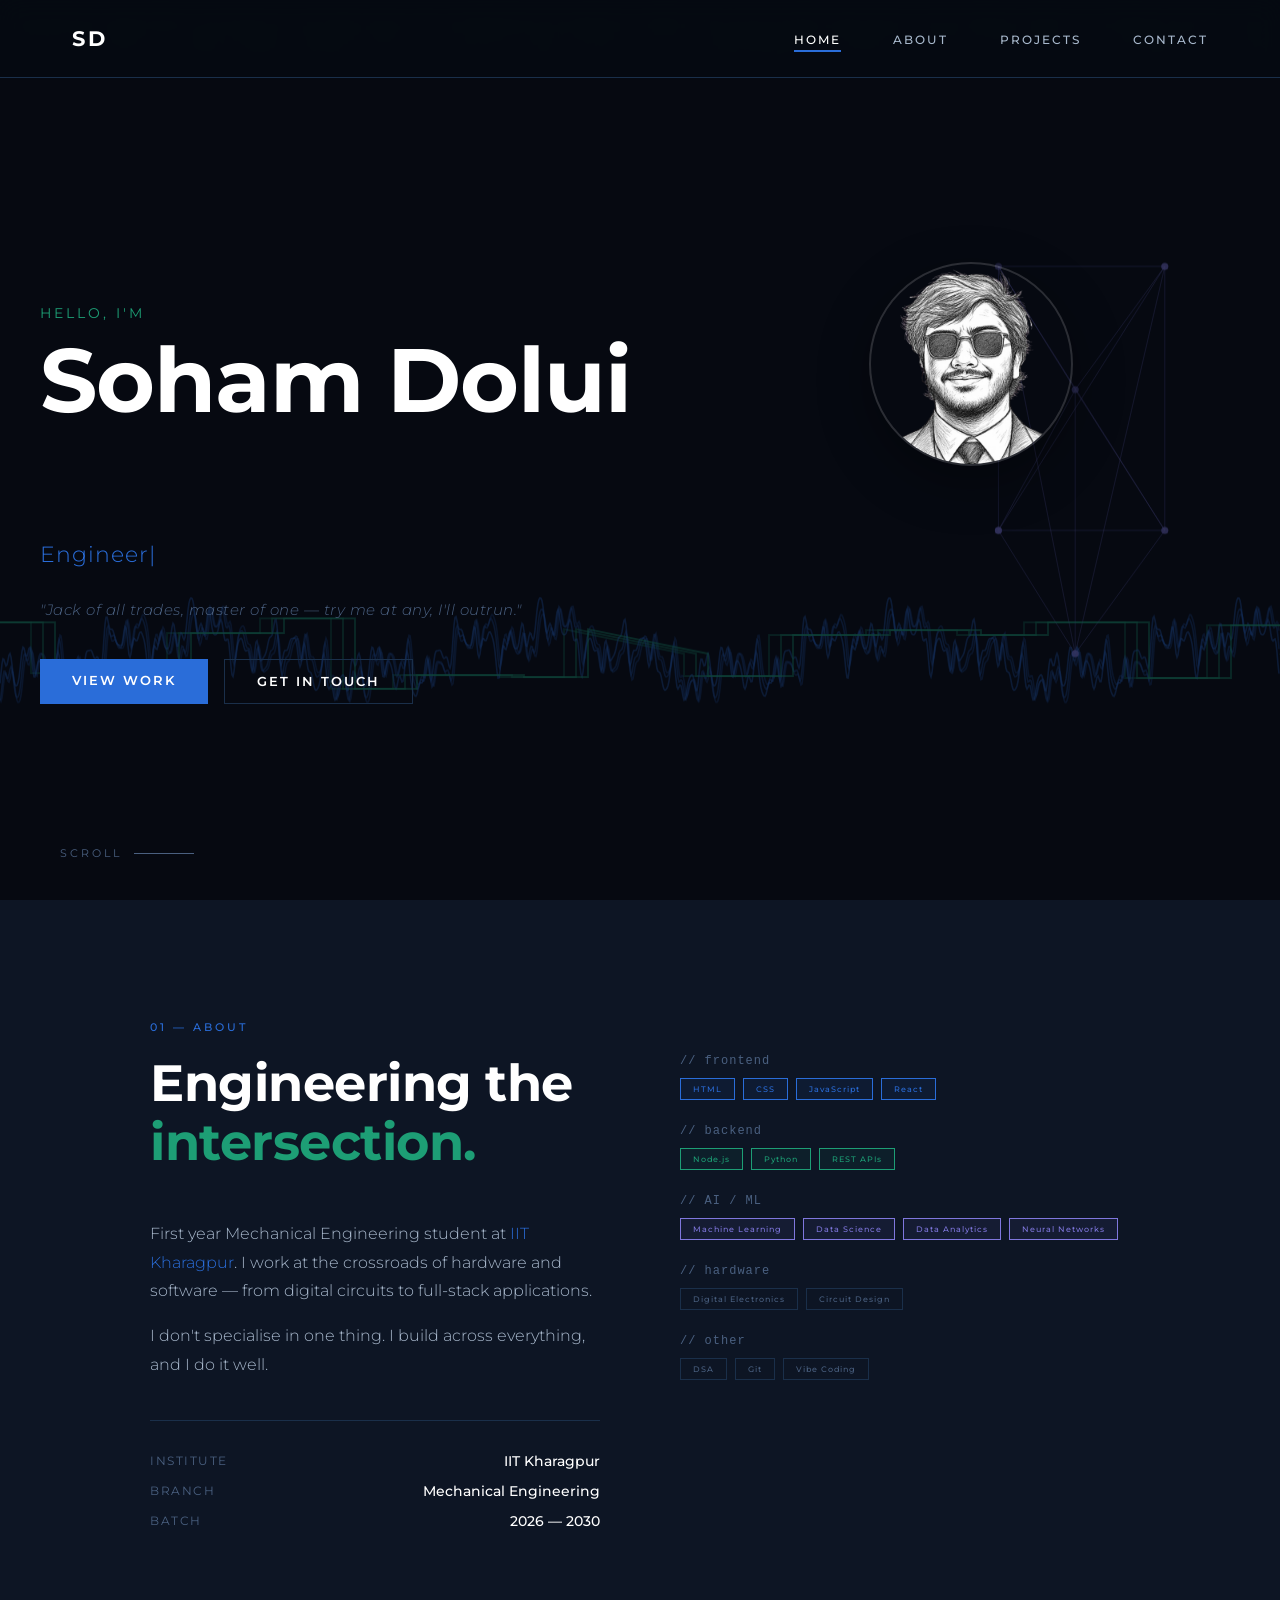
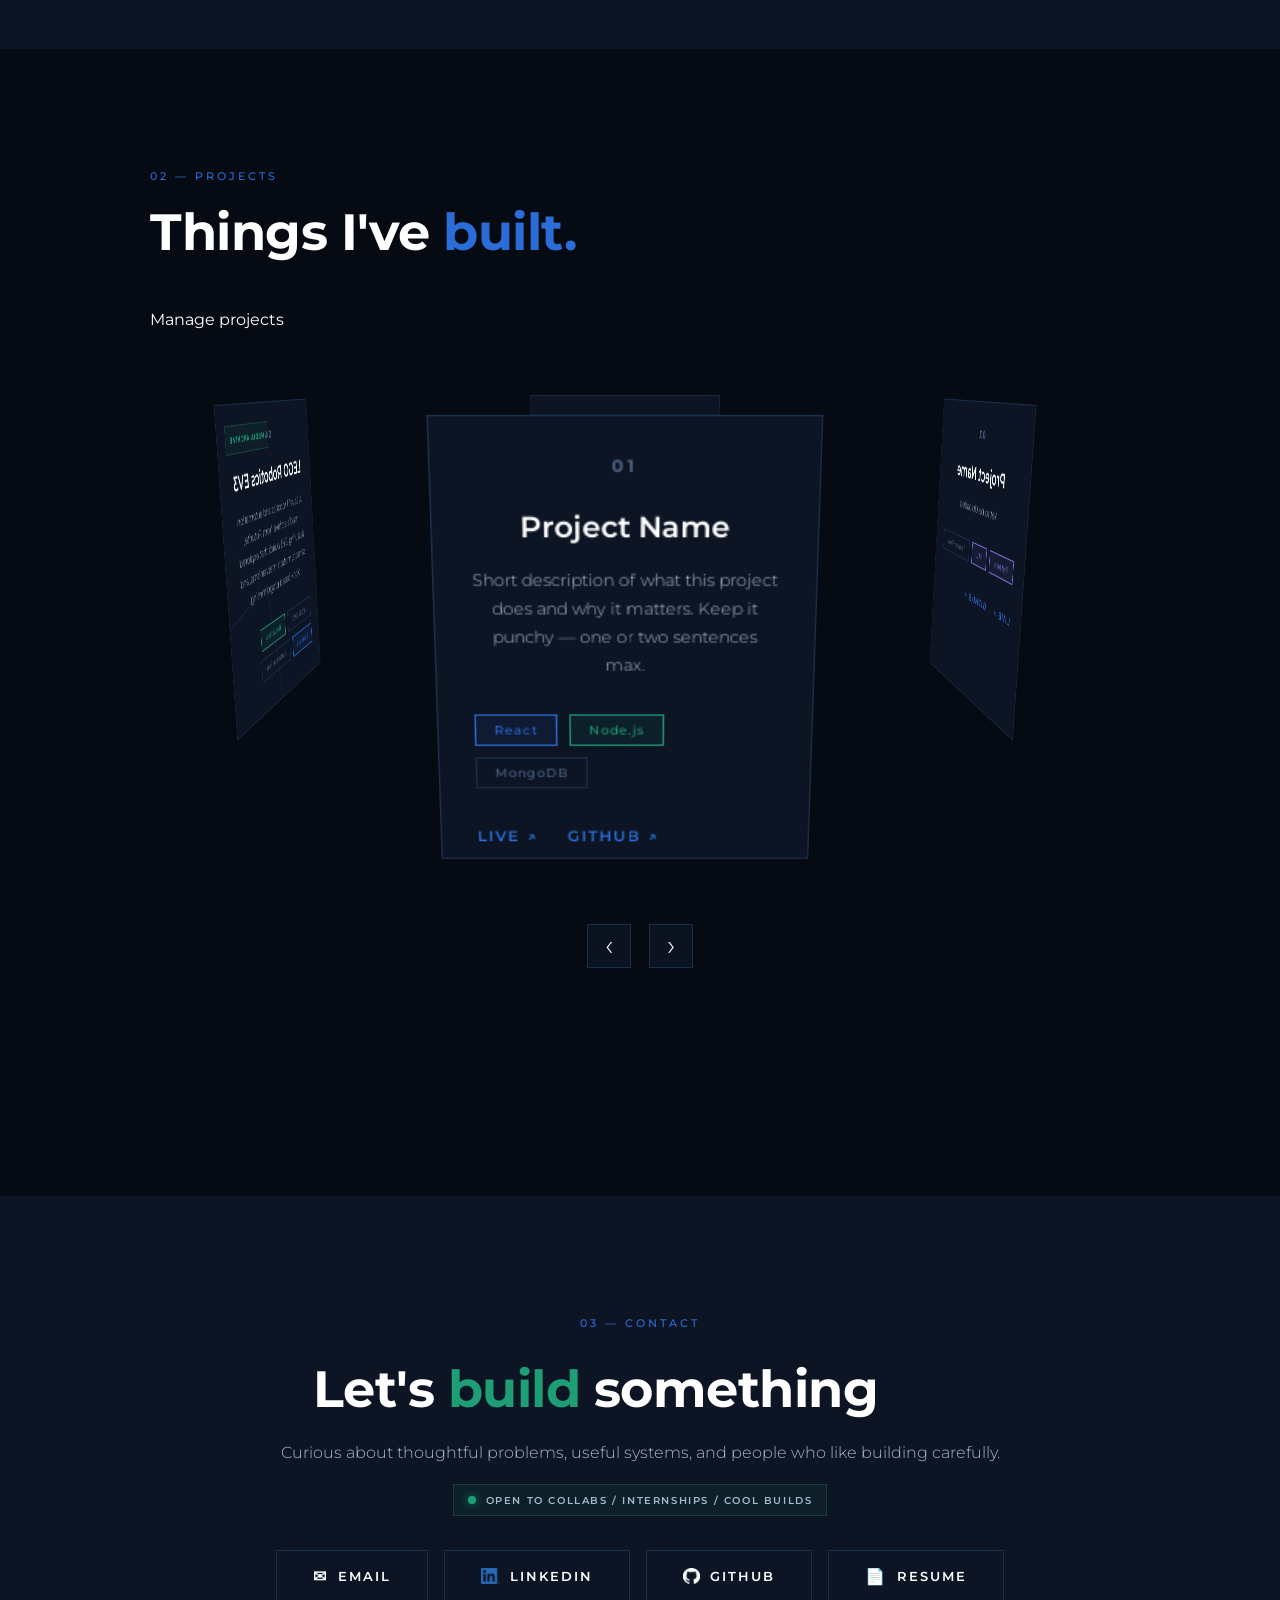
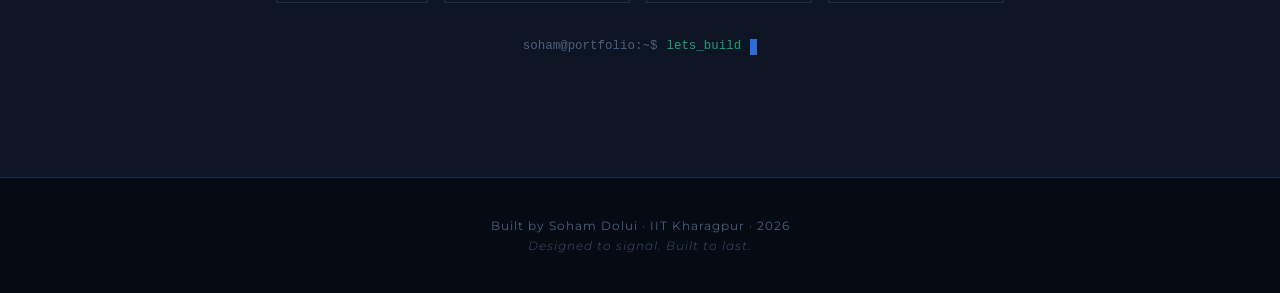
==== index.html @ b28bf17e "Fixed" ====
<!DOCTYPE html>
<html lang="en">
<head>
  <meta charset="UTF-8">
  <meta name="viewport" content="width=device-width, initial-scale=1.0">
  <title>Soham Dolui — Portfolio</title>
  <meta name="description" content="Soham Dolui, Mechanical Engineering student at IIT Kharagpur building web, ML, and hardware projects.">
  <meta name="theme-color" content="#060A12">
  <link rel="icon" type="image/svg+xml" href="./Images/favicon.svg">
  <link rel="apple-touch-icon" href="./Images/soham.png">
  <meta property="og:title" content="Soham Dolui - Portfolio">
  <meta property="og:description" content="Mechanical Engineering student at IIT Kharagpur building web, ML, and hardware projects.">
  <meta property="og:type" content="website">
  <meta property="og:image" content="./Images/soham.png">
  <meta property="og:image:alt" content="Soham Dolui portfolio preview">
  <meta name="twitter:card" content="summary_large_image">
  <meta name="twitter:title" content="Soham Dolui - Portfolio">
  <meta name="twitter:description" content="Mechanical Engineering student at IIT Kharagpur building web, ML, and hardware projects.">
  <meta name="twitter:image" content="./Images/soham.png">
  <link rel="stylesheet" href="style.css">
</head>
<body>

  <!-- NAVBAR -->
  <nav id="navbar">
    <div id="nav-logo">SD</div>
    <ul id="nav-links">
      <li><a href="#hero"     class="nav-link active">Home</a></li>
      <li><a href="#about"    class="nav-link">About</a></li>
      <li><a href="#projects" class="nav-link">Projects</a></li>
      <li><a href="#contact"  class="nav-link">Contact</a></li>
    </ul>
    <button id="nav-hamburger" type="button" aria-label="Toggle menu" aria-controls="mobile-menu" aria-expanded="false" onclick="toggleMenu()">
      <span></span><span></span><span></span>
    </button>
  </nav>

  <!-- MOBILE MENU -->
  <div id="mobile-menu">
    <ul>
      <li><a href="#hero"     onclick="toggleMenu()" data-nav-index="01">Home</a></li>
      <li><a href="#about"    onclick="toggleMenu()" data-nav-index="02">About</a></li>
      <li><a href="#projects" onclick="toggleMenu()" data-nav-index="03">Projects</a></li>
      <li><a href="#contact"  onclick="toggleMenu()" data-nav-index="04">Contact</a></li>
    </ul>
  </div>

  <!-- HERO -->
  <section id="hero">
    <canvas id="hero-canvas"></canvas>
    <div id="hero-content">
      <div id="hero-heading">
        <div id="hero-name-wrap">
          <p id="hero-greeting">Hello, I'm</p>
          <h1 id="hero-name">Soham Dolui</h1>
        </div>
        <div id="hero-image-wrap">
          <div id="nav-wheel-wrap">
            <svg id="nav-wheel" viewBox="0 0 160 160">
              <g id="wheel-slices"></g>
              <g id="wheel-icons"></g>
              <circle cx="80" cy="80" r="28" fill="none" stroke="rgba(42,109,217,0.2)" stroke-width="0.5"/>
              <circle cx="80" cy="80" r="5" fill="rgba(42,109,217,0.5)" stroke="rgba(42,109,217,0.8)" stroke-width="0.5"/>
            </svg>
            <div id="wheel-tooltip">
              <div id="wt-title"></div>
              <div id="wt-desc"></div>
            </div>
          </div>
          <a href="https://www.instagram.com/infamous_soham/" target="_blank" rel="noopener noreferrer" id="hero-image-link">
          <img src="./Images/soham.png" alt="Profile Picture" id="hero-image">
          </a>
        </div>
      </div>
      <div id="hero-roles">
        <span id="role-text"></span><span id="cursor">|</span>
      </div>
      <p id="hero-quote">"Jack of all trades, master of one — try me at any, I'll outrun."</p>
      <div id="hero-btns">
        <a href="#projects" class="btn-primary">View Work</a>
        <a href="#contact"  class="btn-secondary">Get in Touch</a>
      </div>
    </div>
    <div id="scroll-hint">
      <span>scroll</span>
      <div id="scroll-line"></div>
    </div>
  </section>

  <!-- ABOUT -->
  <section id="about">
    <div class="section-inner">
      <div class="section-tag">01 — About</div>
      <div id="about-grid">
        <div id="about-text">
          <h2>Engineering the<br><span class="accent-green">intersection.</span></h2>
          <p>First year Mechanical Engineering student at <span class="accent-blue">IIT Kharagpur</span>. I work at the crossroads of hardware and software — from digital circuits to full-stack applications.</p>
          <p>I don't specialise in one thing. I build across everything, and I do it well.</p>
          <div id="about-meta">
            <div class="meta-item">
              <span class="meta-label">Institute</span>
              <span class="meta-value">IIT Kharagpur</span>
            </div>
            <div class="meta-item">
              <span class="meta-label">Branch</span>
              <span class="meta-value">Mechanical Engineering</span>
            </div>
            <div class="meta-item">
              <span class="meta-label">Batch</span>
              <span class="meta-value">2026 — 2030</span>
            </div>
          </div>
        </div>
        <div id="about-skills">
          <div class="skills-group">
            <p class="skills-label">// frontend</p>
            <div class="tags">
              <span class="tag tag-blue">HTML</span>
              <span class="tag tag-blue">CSS</span>
              <span class="tag tag-blue">JavaScript</span>
              <span class="tag tag-blue">React</span>
            </div>
          </div>
          <div class="skills-group">
            <p class="skills-label">// backend</p>
            <div class="tags">
              <span class="tag tag-green">Node.js</span>
              <span class="tag tag-green">Python</span>
              <span class="tag tag-green">REST APIs</span>
            </div>
          </div>
          <div class="skills-group">
            <p class="skills-label">// AI / ML</p>
            <div class="tags">
              <span class="tag tag-purple">Machine Learning</span>
              <span class="tag tag-purple">Data Science</span>
              <span class="tag tag-purple">Data Analytics</span>
              <span class="tag tag-purple">Neural Networks</span>
            </div>
          </div>
          <div class="skills-group">
            <p class="skills-label">// hardware</p>
            <div class="tags">
              <span class="tag tag-muted">Digital Electronics</span>
              <span class="tag tag-muted">Circuit Design</span>
            </div>
          </div>
          <div class="skills-group">
            <p class="skills-label">// other</p>
            <div class="tags">
              <span class="tag tag-muted">DSA</span>
              <span class="tag tag-muted">Git</span>
              <span class="tag tag-muted">Vibe Coding</span>
            </div>
          </div>
        </div>
      </div>
    </div>
  </section>

  <!-- PROJECTS -->
  <section id="projects">
    <div class="section-inner">
      <div class="section-tag">02 — Projects</div>
      <h2>Things I've <span class="accent-blue">built.</span></h2>
      <a class="project-manager-link" href="./project-manager.html" target="_blank" rel="noopener noreferrer">Manage projects</a>
      <div id="projects-grid">
        <div class="projects-slider" style="--quantity: 4;">
          <div class="project-card" style="--position: 1;" data-project-long="A deeper project walkthrough can live here: the problem, the design decisions, the implementation details, the tradeoffs, and the result. Replace this with metrics, screenshots, and a tight story once the project is finalized.">
            <div class="project-number">01</div>
            <h3 class="project-title">Project Name</h3>
            <p class="project-desc">Short description of what this project does and why it matters. Keep it punchy — one or two sentences max.</p>
            <div class="project-tags">
              <span class="tag tag-blue">React</span>
              <span class="tag tag-green">Node.js</span>
              <span class="tag tag-muted">MongoDB</span>
            </div>
            <div class="project-links">
              <a href="#" class="project-link">Live ↗</a>
              <a href="#" class="project-link">GitHub ↗</a>
            </div>
          </div>

          <div class="project-card" style="--position: 2;" data-project-long="Use this expanded panel to explain the model, dataset, evaluation, and what made the build technically interesting. Good project writeups make the work feel real before someone even opens GitHub.">
            <div class="project-number">02</div>
            <h3 class="project-title">Project Name</h3>
            <p class="project-desc">Yet to be Uploaded</p>
            <div class="project-tags">
              <span class="tag tag-purple">Python</span>
              <span class="tag tag-purple">ML</span>
              <span class="tag tag-muted">TensorFlow</span>
            </div>
            <div class="project-links">
              <a href="#" class="project-link">Live ↗</a>
              <a href="#" class="project-link">GitHub ↗</a>
            </div>
          </div>

          <div class="project-card" style="--position: 3;" data-project-long="This is a strong spot for hardware notes: circuit choices, constraints, debugging process, components used, and what you learned while making the system reliable.">
            <div class="project-number">03</div>
            <h3 class="project-title">Project Name</h3>
            <p class="project-desc">Yet to be Uploaded</p>
            <div class="project-tags">
              <span class="tag tag-muted">C++</span>
              <span class="tag tag-muted">Hardware</span>
              <span class="tag tag-green">Arduino</span>
            </div>
            <div class="project-links">
              <a href="#" class="project-link">Live ↗</a>
              <a href="#" class="project-link">GitHub ↗</a>
            </div>
          </div>

          <div class="project-card media-project-card" style="--position: 4;" data-project-long="A collection of LEGO Mindstorms EV3 robotics builds from my Robotics Level 1 course at Futurite, South City Centre, Kolkata.">
            <div class="project-number">04</div>
            <h3 class="project-title">LEGO Robotics EV3</h3>
            <p class="project-desc">A Level 1 robotics and automation media archive from Futurite, featuring EV3 builds that explored sensors, motion, mechanisms, and block-based programming.</p>
            <div class="project-tags">
              <span class="tag tag-muted">LEGO EV3</span>
              <span class="tag tag-green">Robotics</span>
              <span class="tag tag-blue">Sensors</span>
              <span class="tag tag-muted">Automation</span>
            </div>
            <div class="project-long-copy" hidden>
              <p><strong>LEGO Robotics (EV3) - Level 1</strong><br>Futurite, South City Centre, Kolkata</p>
              <p>Built and programmed EV3-based robots as an early hands-on introduction to robotics and automation. The course sparked a long-term interest in technology, mechanical design, programming logic, and practical problem-solving.</p>
              <ul>
                <li><strong>Reptar - IR Sensor Based Snake Robot:</strong> A snake-like EV3 robot that used infrared sensing to detect nearby objects and trigger a sudden jump or strike motion, combining mechanical linkage design with reactive sensor logic.</li>
                <li><strong>Robotic Arm - EV3 Sensor-Based Arm:</strong> A multi-jointed robotic arm with a sensor-equipped head and gripper mechanism, exploring robotic motion, sensor integration, and mechanical articulation.</li>
                <li><strong>EV3 Forklift Model:</strong> A forklift-style robot capable of lifting and moving objects through a motorized lever mechanism, applying mechanical leverage and motor control concepts.</li>
                <li><strong>Hybrid Walker - Wheel & Stilt-Based Robot:</strong> A four-legged robot combining wheels with stilt-like leg structures to explore locomotion mechanics and animal-inspired movement.</li>
                <li><strong>LEGO Mindstorms Electric Guitar:</strong> A motion-responsive EV3 instrument that used an ultrasonic sensor to measure distance and adjust sound frequency dynamically.</li>
                <li><strong>Dancer - Color Sensor-Based Dancing Robot:</strong> A humanoid-style robot that detected colors and responded with corresponding dance movements through motor-controlled choreography.</li>
                <li><strong>EV3 Robotic Saw:</strong> A handheld robotic saw model with a motorized cutting arm, exploring tool-based automation and motor-driven mechanical motion.</li>
                <li><strong>EV3 Scissor Lift Mechanism:</strong> A motorized scissor lift that extended vertically using linkage principles and motor-driven actuation.</li>
                <li><strong>EV3 Automatic Gate with Traffic Control:</strong> A Class 6 vehicle-and-gate simulation using sensor-triggered motion and logical sequencing in EV3 block-based software.</li>
                <li><strong>Gravity-Powered Wind Turbine Model:</strong> A turbine model that converted gravitational potential energy into rotational blade motion without motor input, foreshadowing later interest in gravity-based energy systems.</li>
              </ul>
            </div>
            <div class="project-media-list" hidden>
              <article class="media-item">
                <a class="media-thumb" href="./Images/Lego Robotics EV3/Certificate.jpg" target="_blank" rel="noopener noreferrer" aria-label="Open LEGO Robotics EV3 Level 1 media">
                  <img src="./Images/Lego Robotics EV3/Certificate.jpg" alt="LEGO Robotics EV3 Level 1 certificate">
                  <span class="media-placeholder">Certificate / Course Media</span>
                  <span class="media-open" aria-hidden="true">↗</span>
                </a>
                <div class="media-copy">
                  <h4>LEGO Robotics (EV3) - Level 1</h4>
                  <p>Futurite, South City Centre, Kolkata<br>Built and programmed EV3-based robots as part of an early hands-on introduction to robotics and automation. This sparked a long-term interest in technology and problem-solving that continues to shape my path today.</p>
                </div>
              </article>
              <article class="media-item">
                <a class="media-thumb" href="https://www.linkedin.com/safety/go/?url=https%3A%2F%2Fwww.facebook.com%2Fedfuturite%2Fvideos%2Fmission-r3ptar-completed-now-our-future-engineers-are-busy-to-control-the-moveme%2F625771984464865%2F&urlhash=83G6&mt=oBU5UC-7Y_xsrKjvGwoAefVRHO58cnwTrE55oKj5Qrcl2Wfy7t-k9_kO2NHBxSWBgABtysLVpQif2cWKjM1_5-6De45p&isSdui=true&lipi=urn%3Ali%3Apage%3Ad_flagship3_profile_view_base_media_list%3B%2F9%2FCX0f0Su2GZ6orai4M1g%3D%3D" target="_blank" rel="noopener noreferrer" aria-label="Open Reptar IR Sensor Snake Robot media">
                  <img src="./Images/Lego Robotics EV3/Reptar.jpg" alt="Reptar IR sensor snake robot">
                  <span class="media-placeholder">Reptar Media</span>
                  <span class="media-open" aria-hidden="true">↗</span>
                </a>
                <div class="media-copy">
                  <h4>Reptar - IR Sensor Based Snake Robot</h4>
                  <p>Built using LEGO EV3 as part of the Robotics (EV3) Level 1 course at Futurite. Designed and programmed a snake-like robot using infrared sensors to detect nearby objects, triggering a sudden jump or strike motion when something came within range.</p>
                </div>
              </article>
              <article class="media-item">
                <a class="media-thumb" href="https://www.linkedin.com/safety/go/?url=https%3A%2F%2Fwww.facebook.com%2Fedfuturite%2Fvideos%2Frobotic-arm-by-our-young-engineers%2F547524142289650%2F&urlhash=Le9N&mt=gkfyxguDGYnJezVpSQSDXASTgEipA-r9Hzuv-6T8GeIT3_YvVc2CbmHEPNuSf7HpEa6MUDyHqJ84GOB7g0l0Bx1Uc6B0&isSdui=true&lipi=urn%3Ali%3Apage%3Ad_flagship3_profile_view_base_media_list%3B%2F9%2FCX0f0Su2GZ6orai4M1g%3D%3D" target="_blank" rel="noopener noreferrer" aria-label="Open EV3 Robotic Arm media">
                  <img src="./Images/Lego Robotics EV3/Robotic Arm.jpg" alt="EV3 robotic arm">
                  <span class="media-placeholder">Arm Media</span>
                  <span class="media-open" aria-hidden="true">↗</span>
                </a>
                <div class="media-copy">
                  <h4>Robotic Arm - EV3 Sensor-Based Arm</h4>
                  <p>Designed a multi-jointed robotic arm with a sensor-equipped head and gripper mechanism, exploring robotic motion, sensor integration, and mechanical articulation.</p>
                </div>
              </article>
              <article class="media-item">
                <a class="media-thumb" href="https://www.linkedin.com/safety/go/?url=https%3A%2F%2Fwww.youtube.com%2Fwatch%3Fv%3Dw7ruwg_hgZk&urlhash=ckpe&mt=l5oyoFqnugqDoq4o0EZ0nf7gdN_WlTPZkI6ZpYkxQH8Szz5wBM61JXW39QDQHO8s6IwnjPyIK55C6N513iHmyrxD5Vwc&isSdui=true&lipi=urn%3Ali%3Apage%3Ad_flagship3_profile_view_base_media_list%3B%2F9%2FCX0f0Su2GZ6orai4M1g%3D%3D" target="_blank" rel="noopener noreferrer" aria-label="Open EV3 Forklift Model media">
                  <img src="./Images/Lego Robotics EV3/Forklift.jpg" alt="EV3 forklift model">
                  <span class="media-placeholder">Forklift Media</span>
                  <span class="media-open" aria-hidden="true">↗</span>
                </a>
                <div class="media-copy">
                  <h4>EV3 Forklift Model</h4>
                  <p>Designed a forklift-style robot capable of lifting and moving objects using a motorized lever mechanism, applying mechanical leverage and motor control to simulate industrial machinery.</p>
                </div>
              </article>
              <article class="media-item">
                <a class="media-thumb" href="https://www.linkedin.com/safety/go/?url=https%3A%2F%2Fwww.facebook.com%2Fedfuturite%2Fvideos%2Fscience-is-fun-lets-enjoy-science-in-futurite-education%2F578277992547598%2F&urlhash=aKnO&mt=goXBoQdqSa-S8hMHCewVTDpSu0kiJ8KWnb7Iq1Nmnb7qSgh3CYt-2OGuO4mKrirdM2k9YBg24XfVk66pv2EG0LNm7rjS&isSdui=true&lipi=urn%3Ali%3Apage%3Ad_flagship3_profile_view_base_media_list%3B%2F9%2FCX0f0Su2GZ6orai4M1g%3D%3D" target="_blank" rel="noopener noreferrer" aria-label="Open Hybrid Walker media">
                  <img src="./Images/Lego Robotics EV3/Hybrid Walker.jpg" alt="Hybrid walker robot">
                  <span class="media-placeholder">Walker Media</span>
                  <span class="media-open" aria-hidden="true">↗</span>
                </a>
                <div class="media-copy">
                  <h4>Hybrid Walker - Wheel & Stilt-Based Robot</h4>
                  <p>Designed a four-legged robot combining wheels and stilt-like leg structures to explore basic locomotion mechanics and animal-like mechanical movement.</p>
                </div>
              </article>
              <article class="media-item">
                <a class="media-thumb" href="https://www.linkedin.com/safety/go/?url=https%3A%2F%2Fwww.youtube.com%2Fwatch%3Fv%3Dmaqa7FltChI&urlhash=AH44&mt=vrjnTfIdHezJTCvltCPre_grztVNjxC5Qj-jNW7QuOh63GIMpxxBOTNcZlkv-3j0IR_E1Jo_JwVuYL1KAoh0A82Ov2Jp&isSdui=true&lipi=urn%3Ali%3Apage%3Ad_flagship3_profile_view_base_media_list%3B%2F9%2FCX0f0Su2GZ6orai4M1g%3D%3D" target="_blank" rel="noopener noreferrer" aria-label="Open LEGO Mindstorms Electric Guitar media">
                  <img src="./Images/Lego Robotics EV3/Electric Guitar.jpg" alt="LEGO Mindstorms electric guitar">
                  <span class="media-placeholder">Guitar Media</span>
                  <span class="media-open" aria-hidden="true">↗</span>
                </a>
                <div class="media-copy">
                  <h4>LEGO Mindstorms Electric Guitar - EV3</h4>
                  <p>Designed and programmed an EV3-based electric guitar that used an ultrasonic sensor to detect distance from a wall and dynamically adjust output sound frequency.</p>
                </div>
              </article>
              <article class="media-item">
                <a class="media-thumb" href="https://www.linkedin.com/safety/go/?url=https%3A%2F%2Fwww.facebook.com%2Fedfuturite%2Fvideos%2Fnow-the-dancing-bot-is-ready-to-perform%2F622554894786574%2F&urlhash=a9YH&mt=4uBU3UpFIwZ5h2bmw_Vfyjb43JCKekBUVAyvyLE2dfcYBPYHgmqyT1g_BqrQJdT3mtmSs7TYhacWfTKqXSJiVJiai01i&isSdui=true&lipi=urn%3Ali%3Apage%3Ad_flagship3_profile_view_base_media_list%3B%2F9%2FCX0f0Su2GZ6orai4M1g%3D%3D" target="_blank" rel="noopener noreferrer" aria-label="Open Dancer Color Sensor Robot media">
                  <img src="./Images/Lego Robotics EV3/Dancer Bot.jpg" alt="Dancer color sensor robot">
                  <span class="media-placeholder">Dancer Media</span>
                  <span class="media-open" aria-hidden="true">↗</span>
                </a>
                <div class="media-copy">
                  <h4>Dancer - Color Sensor-Based Dancing Robot</h4>
                  <p>Designed a humanoid-style robot that detected colors using an EV3 color sensor and responded with corresponding dance movements through motor-controlled choreography.</p>
                </div>
              </article>
              <article class="media-item">
                <a class="media-thumb" href="https://www.linkedin.com/safety/go/?url=https%3A%2F%2Fwww.youtube.com%2Fwatch%3Fv%3DOl1Gjy9V0c4&urlhash=1f0b&mt=rF50oEZPFK0xoyY35vTYz39Aips5mCm3G5gwjnnlKOBal1N7ihBrCzA8Sns1Y8Ir9cUAZKgVG0QJCATQYRgYChSmwUWs&isSdui=true&lipi=urn%3Ali%3Apage%3Ad_flagship3_profile_view_base_media_list%3B%2F9%2FCX0f0Su2GZ6orai4M1g%3D%3D" target="_blank" rel="noopener noreferrer" aria-label="Open EV3 Robotic Saw media">
                  <img src="./Images/Lego Robotics EV3/Robotic Saw.jpg" alt="EV3 robotic saw">
                  <span class="media-placeholder">Saw Media</span>
                  <span class="media-open" aria-hidden="true">↗</span>
                </a>
                <div class="media-copy">
                  <h4>EV3 Robotic Saw</h4>
                  <p>Designed a handheld robotic saw model featuring a motorized cutting arm, exploring motor-driven mechanical motion and tool-based automation design.</p>
                </div>
              </article>
              <article class="media-item">
                <a class="media-thumb" href="https://www.linkedin.com/safety/go/?url=https%3A%2F%2Fwww.youtube.com%2Fwatch%3Fv%3D4XwRv3TKat8&urlhash=_NcW&mt=SErEwvS917o1SDN46xSmY-DoFTHXPl6_smHd33GWs9RriBOclU6q019rs68WrkGD-uj34LUwDluTd4Kno2HuVA3BHPst&isSdui=true&lipi=urn%3Ali%3Apage%3Ad_flagship3_profile_view_base_media_list%3B%2F9%2FCX0f0Su2GZ6orai4M1g%3D%3D" target="_blank" rel="noopener noreferrer" aria-label="Open EV3 Scissor Lift media">
                  <img src="./Images/Lego Robotics EV3/Scissor Lift.jpg" alt="EV3 scissor lift mechanism">
                  <span class="media-placeholder">Lift Media</span>
                  <span class="media-open" aria-hidden="true">↗</span>
                </a>
                <div class="media-copy">
                  <h4>EV3 Scissor Lift Mechanism</h4>
                  <p>Designed a motorized scissor-lift mechanism capable of extending and raising vertically, applying linkage principles and motor-driven actuation.</p>
                </div>
              </article>
              <article class="media-item">
                <a class="media-thumb" href="https://www.linkedin.com/safety/go/?url=https%3A%2F%2Fwww.youtube.com%2Fwatch%3Fv%3DgY2dktwXVS8&urlhash=F5wZ&mt=Rn3F4M_-SX3XwLJgV3hFA39LDGjr3OpzJuDnM-mG7SIfHFZ2sPl-9ELHTXiTBA2Q3_J1o0iozwaTk26QAjurywwq6TZc&isSdui=true&lipi=urn%3Ali%3Apage%3Ad_flagship3_profile_view_base_media_list%3B%2F9%2FCX0f0Su2GZ6orai4M1g%3D%3D" target="_blank" rel="noopener noreferrer" aria-label="Open EV3 Automatic Gate media">
                  <img src="./Images/Lego Robotics EV3/Automatic Gate with Traffic Control.jpg" alt="EV3 automatic gate with traffic control">
                  <span class="media-placeholder">Gate Media</span>
                  <span class="media-open" aria-hidden="true">↗</span>
                </a>
                <div class="media-copy">
                  <h4>EV3 Automatic Gate with Traffic Control</h4>
                  <p>Designed a wheeled vehicle and gate system in Class 6 to simulate automated traffic control using sensor-triggered motion and block-based sequencing.</p>
                </div>
              </article>
              <article class="media-item">
                <a class="media-thumb" href="https://www.linkedin.com/safety/go/?url=https%3A%2F%2Fwww.facebook.com%2Fedfuturite%2Fvideos%2Fsimple-power-machines-windmill%2F581416192233778%2F&urlhash=G1_I&mt=wETffZ_X70BnSM45H6de5Scybwm4Pu4HEIGUmtk9ZxxNu3_i84rQmbZsqzVkWVFb7JPxePmBLTOm7ekyjqjxo8wFGAai&isSdui=true&lipi=urn%3Ali%3Apage%3Ad_flagship3_profile_view_base_media_list%3B%2F9%2FCX0f0Su2GZ6orai4M1g%3D%3D" target="_blank" rel="noopener noreferrer" aria-label="Open Gravity-Powered Wind Turbine media">
                  <img src="./Images/Lego Robotics EV3/Wind Turbine.jpg" alt="Gravity-powered wind turbine model">
                  <span class="media-placeholder">Turbine Media</span>
                  <span class="media-open" aria-hidden="true">↗</span>
                </a>
                <div class="media-copy">
                  <h4>Gravity-Powered Wind Turbine Model</h4>
                  <p>Designed a turbine model that converted gravitational potential energy into rotational blade motion without motor input, an early exploration of natural-force-driven mechanisms.</p>
                </div>
              </article>
            </div>
          </div>
        </div>

        <div class="project-nav" aria-label="Project navigation">
          <button class="project-nav-btn" type="button" data-project-nav="prev" aria-label="Previous project">&lsaquo;</button>
          <button class="project-nav-btn" type="button" data-project-nav="next" aria-label="Next project">&rsaquo;</button>
        </div>
      </div>
    </div>
  </section>

  <div id="project-modal" aria-hidden="true" role="dialog" aria-modal="true" aria-labelledby="project-modal-title">
    <div class="project-modal-backdrop" data-project-modal-close></div>
    <article class="project-modal-panel">
      <button class="project-modal-close" type="button" aria-label="Close project details" data-project-modal-close>&times;</button>
      <div class="project-modal-copy">
        <p id="project-modal-number"></p>
        <h3 id="project-modal-title"></h3>
        <div id="project-modal-desc"></div>
        <div id="project-modal-tags"></div>
      </div>
      <div id="project-modal-gallery" class="project-modal-gallery"></div>
    </article>
  </div>

  <!-- CONTACT -->
  <section id="contact">
    <div class="section-inner">
      <div class="section-tag">03 — Contact</div>
      <h2>Let's <span class="accent-green">build</span> something <span id="contact-emoji" aria-hidden="true">
        <span class="emoji-frame">&#128296;</span>
        <span class="emoji-frame">&#129309;</span>
        <span class="emoji-frame">&#9881;&#65039;</span>
        <span class="emoji-frame">&#128161;</span>
        <span class="emoji-frame">&#128640;</span>
        <span class="emoji-frame">&#129513;</span>
        <span class="emoji-frame">&#128225;</span>
        <span class="emoji-frame">&#10024;</span>
      </span></h2>
      <p id="contact-sub">Curious about thoughtful problems, useful systems, and people who like building carefully.</p>
      <div id="contact-status">
        <span id="status-dot"></span>
        <span>Open to collabs / internships / cool builds</span>
      </div>
      <div id="contact-links">
        <a href="mailto:soham.pfl@gmail.com" class="contact-btn" id="copy-email" data-email="soham.pfl@gmail.com">
          <span class="contact-icon">✉</span> Email
        </a>
        <a href="https://www.linkedin.com/in/soham-dolui-a00b73411" target="_blank" class="contact-btn">
          <span class="contact-icon"><img src="./Images/in-logo/in-logo/LI-In-Bug.png" alt="in"></span> LinkedIn
        </a>
        <a href="https://github.com/sohamdolui008" target="_blank" class="contact-btn">
          <span class="contact-icon"><img src="./Images/GitHub_Logos/GitHub Logos/PNG/GitHub_Invertocat_White.png" alt="gh"></span> GitHub
        </a>
        <a href="https://docs.google.com/document/d/1MbNAKpB_-azJNnZaVLTbRjfWknCojtJ7O9JFaquBjow/edit?usp=sharing" target="_blank" class="contact-btn" id="resume-btn">
          <span class="contact-icon">📄</span> Resume
        </a>
      </div>
      <div id="contact-terminal">
        <span>soham@portfolio:~$</span>
        <span>lets_build</span>
        <span id="terminal-cursor"></span>
      </div>
    </div>
  </section>

  <!-- FOOTER -->
  <footer>
    <p>Built by Soham Dolui · IIT Kharagpur · 2026</p>
    <p class="footer-sub">Designed to signal. Built to last.</p>
  </footer>

  <div id="pc-experience-note" role="status">
    <span>Switch to a PC for a better experience</span>
    <button id="pc-note-close" type="button" aria-label="Close PC experience note">&times;</button>
  </div>

  <script src="script.js"></script>

</body>
</html>
---- style.css ----
/* ── FONT ───────────────────────────────────────────── */
@font-face {
  font-family: 'Montserrat';
  src: url('./fonts/Montserrat/Montserrat-VariableFont_wght.woff2') format('woff2-variations');
  font-weight: 100 900;
  font-style: normal;
  font-display: swap;
}
@font-face {
  font-family: 'Montserrat';
  src: url('./fonts/Montserrat/Montserrat-Italic-VariableFont_wght.woff2') format('woff2-variations');
  font-weight: 100 900;
  font-style: italic;
  font-display: swap;
}

/* ── VARIABLES ──────────────────────────────────────── */
:root {
  --bg-primary:    #060A12;
  --bg-secondary:  #0D1524;
  --bg-tertiary:   #132035;
  --accent-blue:   #2A6DD9;
  --accent-green:  #1D9E75;
  --accent-purple: #7F77DD;
  --text-primary:  #FFFFFF;
  --text-secondary:#A8B8CC;
  --text-muted:    #4A6080;
  --border:        #1A2F4A;
}

/* ── RESET ──────────────────────────────────────────── */
*, *::before, *::after { box-sizing: border-box; margin: 0; padding: 0; }
html { scroll-behavior: smooth; }
[hidden] { display: none !important; }
body {
  font-family: 'Montserrat', sans-serif;
  background: var(--bg-primary);
  color: var(--text-primary);
  overflow-x: hidden;
}
a { text-decoration: none; color: inherit; }
ul { list-style: none; }

/* ── NAVBAR ─────────────────────────────────────────── */
#navbar {
  position: fixed;
  top: 0; left: 0;
  width: 100%;
  display: flex;
  justify-content: space-between;
  align-items: center;
  padding: 26px 72px;
  background: rgba(6,10,18,0.8);
  backdrop-filter: blur(12px);
  border-bottom: 0.5px solid var(--border);
  z-index: 1000;
  transition: padding 0.3s ease;
}
#navbar.scrolled { padding: 18px 72px; }

#nav-logo {
  font-weight: 700;
  font-size: 1.3rem;
  letter-spacing: 3px;
  color: var(--text-primary);
}

#nav-links {
  display: flex;
  gap: 52px;
}

.nav-link {
  font-size: 0.75rem;
  font-weight: 500;
  letter-spacing: 2px;
  text-transform: uppercase;
  color: var(--text-secondary);
  padding-bottom: 5px;
  position: relative;
  transition: color 0.3s;
}
.nav-link::after {
  content: '';
  position: absolute;
  bottom: 0; left: 0;
  width: 0; height: 2px;
  background: var(--accent-blue);
  transition: width 0.3s ease;
}
.nav-link.active,
.nav-link:hover { color: var(--text-primary); }
.nav-link.active::after,
.nav-link:hover::after { width: 100%; }

#nav-hamburger {
  display: none;
  width: 44px;
  height: 44px;
  align-items: center;
  justify-content: center;
  flex-direction: column;
  gap: 5px;
  padding: 0;
  border: 1px solid transparent;
  background: transparent;
  cursor: pointer;
}
#nav-hamburger span {
  display: block;
  width: 24px; height: 1.5px;
  background: var(--text-primary);
  transform-origin: center;
  transition: transform 0.28s ease, opacity 0.2s ease, background 0.25s ease;
}
#nav-hamburger.active span:nth-child(1) {
  transform: translateY(6.5px) rotate(45deg);
}
#nav-hamburger.active span:nth-child(2) {
  opacity: 0;
}
#nav-hamburger.active span:nth-child(3) {
  transform: translateY(-6.5px) rotate(-45deg);
}

/* ── MOBILE MENU ────────────────────────────────────── */
#mobile-menu {
  display: none;
  position: fixed;
  top: 0; left: 0;
  width: 100%;
  max-height: 50vh !important;
  background: var(--bg-primary);
  z-index: 500;
  flex-direction: column;
  align-items: center;
  justify-content: center;
  overflow-y: auto;
  pointer-events: none;
}
#mobile-menu.open { display: flex; pointer-events: auto; }
#mobile-menu ul { display: flex; flex-direction: column; gap: 32px; text-align: center; pointer-events: auto; }
#mobile-menu a {
  font-size: 1.5rem;
  font-weight: 600;
  letter-spacing: 3px;
  text-transform: uppercase;
  color: var(--text-secondary);
  transition: color 0.3s;
}
#mobile-menu a:hover { color: var(--accent-blue); }

/* ── HERO ───────────────────────────────────────────── */
#hero {
  margin-top: 20px;
  position: relative;
  height: calc(100vh - 20px)  ;
  width: 100%;
  display: flex;
  align-items: center;
  overflow: hidden;
}
#hero-canvas {
  position: absolute;
  top: 0; left: 0;
  width: 100%; height: 100%;
  opacity: 0.4;
}
#hero-content {
  position: relative;
  z-index: 2;
  padding: 0 60px 0 40px;
  max-width: 1200px;
}
#hero-greeting {
  font-size: 0.85rem;
  font-weight: 400;
  letter-spacing: 3px;
  text-transform: uppercase;
  color: var(--accent-green);
  margin-bottom: 12px;
  opacity: 0;
  animation: fadeUp 0.8s ease forwards 0.2s;
}
#hero-name {
  font-size: clamp(3rem, 7vw, 6rem);
  font-weight: 700;
  letter-spacing: -1px;
  line-height: 1.05;
  color: var(--text-primary);
  opacity: 0;
  animation: fadeUp 0.8s ease forwards 0.4s;
}
#hero-heading {
  display: flex;
  align-items: center;
  justify-content: flex-start;
  gap: 60px;
  flex-wrap: nowrap;
  margin-bottom: 24px;
}
#hero-name-wrap {
  min-width: 0;
  flex: 1 1 0;
  margin-right: 40px;
}
#hero-image-wrap {
  position: relative;
  display: grid;
  place-items: center;
  width: clamp(240px, 24vw, 300px);
  height: clamp(240px, 24vw, 300px);
  margin-left: 90px;
  flex-shrink: 0;
}
#hero-image {
  width: clamp(150px, 16vw, 220px);
  height: clamp(150px, 16vw, 220px);
  object-fit: cover;
  border-radius: 100%;
  border: 2px solid rgba(255,255,255,0.15);
  box-shadow: 0 16px 50px rgba(0,0,0,0.35);
  position: relative;
  z-index: 2;
  transform-origin: center center;
  transition: transform 0.3s ease, opacity 0.3s ease;
}

#hero-image.nav-wheel-scale {
  transform: scale(0.7);
  opacity: 0.88;
}

/* ── NAV WHEEL ──────────────────────────────────────── */
#nav-wheel-wrap {
  position: absolute;
  left: 50%;
  top: 50%;
  width: 100%;
  height: 100%;
  transform: translate(-50%, -50%) scale(0.88);
  z-index: 1;
  display: flex;
  align-items: center;
  justify-content: center;
  opacity: 0;
  pointer-events: none;
  transition: opacity 0.3s ease, transform 0.3s ease;
}
#nav-wheel-wrap.exiting #nav-wheel path,
#nav-wheel-wrap.exiting #nav-wheel g,
#nav-wheel-wrap.exiting #nav-wheel text {
  transform: rotate(-45deg) scale(0.75);
  opacity: 0;
  transition: transform 0.65s cubic-bezier(0.4, 0, 0.8, 0.8), opacity 0.55s ease;
}
#hero-image-wrap:hover #nav-wheel-wrap,
#hero-image-wrap.active #nav-wheel-wrap {
  opacity: 1;
  pointer-events: auto;
  transform: translate(-50%, -50%) scale(1);
}
#nav-wheel {
  width: 100%;
  height: 100%;
  overflow: visible;
  cursor: pointer;
  opacity: 0.85;
  transition: opacity 0.25s ease;
}
#nav-wheel:hover { opacity: 1; }

#nav-wheel path,
#nav-wheel g,
#nav-wheel text {
  transform-origin: 80px 80px;
  transform: rotate(-45deg) scale(0.75);
  opacity: 0;
  transition: transform 0.35s ease, opacity 0.25s ease;
}
#hero-image-wrap:hover #nav-wheel path,
#hero-image-wrap:hover #nav-wheel g,
#hero-image-wrap:hover #nav-wheel text {
  transform: rotate(0deg) scale(1);
  opacity: 1;
}
#nav-wheel path:hover {
  transform: rotate(0deg) scale(1.08);
}

#hero-image-wrap:hover #nav-wheel path,
#hero-image-wrap.active #nav-wheel path {
  transform: rotate(0deg) scale(1);
}
#hero-image-wrap.active #nav-wheel g,
#hero-image-wrap.active #nav-wheel text {
  transform: rotate(0deg) scale(1);
  opacity: 1;
}

#wheel-tooltip {
  position: absolute;
  right: calc(100% + 18px);
  top: 50%;
  transform: translateY(-50%);
  background: rgba(13,21,36,0.95);
  border: 0.5px solid rgba(42,109,217,0.3);
  padding: 10px 14px;
  pointer-events: none;
  opacity: 0;
  transition: opacity 0.2s ease;
  white-space: nowrap;
}
#wheel-tooltip.visible { opacity: 1; }
#wt-title {
  font-size: 0.65rem;
  letter-spacing: 2px;
  text-transform: uppercase;
  color: var(--accent-blue);
  margin-bottom: 4px;
  font-weight: 600;
}
#wt-desc {
  font-size: 0.65rem;
  color: var(--text-secondary);
  line-height: 1.6;
  font-family: 'Courier New', monospace;
}

@media (max-width: 768px) {
  #hero-image-wrap {
    width: clamp(160px, 35vw, 210px);
    height: clamp(160px, 35vw, 210px);
    margin-top: 18px;
  }
  #hero-image {
    width: clamp(120px, 30vw, 170px);
    height: clamp(120px, 30vw, 170px);
  }
  #nav-wheel-wrap {
    width: 100%;
    height: 100%;
    transform: translate(-50%, -50%) scale(0.9);
  }
  #nav-wheel {
    width: 100%;
    height: 100%;
  }
}
#hero-roles {
  margin-top: 16px;
  font-size: clamp(1rem, 2.5vw, 1.4rem);
  font-weight: 300;
  color: var(--accent-blue);
  letter-spacing: 1px;
  height: 36px;
  opacity: 0;
  animation: fadeUp 0.8s ease forwards 0.6s;
}
#cursor {
  animation: blink 1s infinite;
  color: var(--accent-blue);
}
#hero-quote {
  margin-top: 24px;
  font-size: 0.95rem;
  font-weight: 300;
  font-style: italic;
  color: var(--text-muted);
  letter-spacing: 0.5px;
  opacity: 0;
  animation: fadeUp 0.8s ease forwards 0.8s;
}
#hero-btns {
  margin-top: 40px;
  display: flex;
  gap: 16px;
  flex-wrap: wrap;
  opacity: 0;
  animation: fadeUp 0.8s ease forwards 1s;
}
.btn-primary {
  padding: 14px 32px;
  background: var(--accent-blue);
  color: #fff;
  font-family: 'Montserrat', sans-serif;
  font-size: 0.8rem;
  font-weight: 600;
  letter-spacing: 2px;
  text-transform: uppercase;
  border: none;
  cursor: pointer;
  transition: background 0.3s, transform 0.2s;
}
.btn-primary:hover { background: #1e5ab8; transform: translateY(-2px); }
.btn-secondary {
  padding: 14px 32px;
  background: transparent;
  color: var(--text-primary);
  font-family: 'Montserrat', sans-serif;
  font-size: 0.8rem;
  font-weight: 600;
  letter-spacing: 2px;
  text-transform: uppercase;
  border: 1px solid var(--border);
  cursor: pointer;
  transition: border-color 0.3s, transform 0.2s;
}
.btn-secondary:hover { border-color: var(--accent-blue); transform: translateY(-2px); }

#scroll-hint {
  position: absolute;
  bottom: 40px;
  left: 60px;
  display: flex;
  align-items: center;
  gap: 12px;
  opacity: 0;
  animation: fadeUp 0.8s ease forwards 1.4s;
}
#scroll-hint span {
  font-size: 0.7rem;
  letter-spacing: 3px;
  text-transform: uppercase;
  color: var(--text-muted);
}
#scroll-line {
  width: 60px;
  height: 1px;
  background: var(--text-muted);
  position: relative;
  overflow: hidden;
}
#scroll-line::after {
  content: '';
  position: absolute;
  top: 0; left: -100%;
  width: 100%; height: 100%;
  background: var(--accent-blue);
  animation: scrollLine 2s ease infinite;
}

/* ── SECTIONS SHARED ────────────────────────────────── */
section { padding: 120px 0; }
.section-inner {
  max-width: 1100px;
  margin: 0 auto;
  padding: 0 60px;
}
.section-tag {
  font-size: 0.7rem;
  font-weight: 500;
  letter-spacing: 3px;
  text-transform: uppercase;
  color: var(--accent-blue);
  margin-bottom: 20px;
}
section h2 {
  font-size: clamp(2rem, 4vw, 3.2rem);
  font-weight: 700;
  letter-spacing: -0.5px;
  line-height: 1.15;
  margin-bottom: 48px;
}
.accent-blue  { color: var(--accent-blue); }
.accent-green { color: var(--accent-green); }

/* ── ABOUT ──────────────────────────────────────────── */
#about { background: var(--bg-secondary); }
#about-grid {
  display: grid;
  grid-template-columns: 1fr 1fr;
  gap: 80px;
  align-items: start;
}
#about-text p {
  font-size: 1rem;
  font-weight: 300;
  line-height: 1.8;
  color: var(--text-secondary);
  margin-bottom: 16px;
}
#about-meta {
  margin-top: 40px;
  display: flex;
  flex-direction: column;
  gap: 14px;
  padding-top: 32px;
  border-top: 0.5px solid var(--border);
}
.meta-item {
  display: flex;
  justify-content: space-between;
  align-items: center;
}
.meta-label {
  font-size: 0.75rem;
  letter-spacing: 1.5px;
  text-transform: uppercase;
  color: var(--text-muted);
}
.meta-value {
  font-size: 0.85rem;
  font-weight: 500;
  color: var(--text-primary);
}

#about-skills {
  position: relative;
}
.skills-group { margin-bottom: 24px; }
.skills-label {
  font-family: 'Courier New', monospace;
  font-size: 0.75rem;
  color: var(--text-muted);
  margin-bottom: 10px;
  letter-spacing: 1px;
}
.tags { display: flex; flex-wrap: wrap; gap: 8px; }
.tag {
  display: inline-block;
  font-size: 0.52rem;
  font-weight: 500;
  letter-spacing: 1px;
  padding: 5px 12px;
  border: 0.5px solid;
  transform-origin: 50% 100%;
  will-change: transform;
}
.tag-blue   { color: var(--accent-blue);   border-color: var(--accent-blue);   background: rgba(42,109,217,0.08); }
.tag-green  { color: var(--accent-green);  border-color: var(--accent-green);  background: rgba(29,158,117,0.08); }
.tag-purple { color: var(--accent-purple); border-color: var(--accent-purple); background: rgba(127,119,221,0.08); }
.tag-muted  { color: var(--text-muted);    border-color: var(--border);        background: transparent; }
.tag.skill-hit {
  animation: tagRecoil 0.34s cubic-bezier(0.2, 0.9, 0.25, 1);
}
#skill-ball {
  position: fixed;
  left: 0;
  top: 0;
  width: 16px;
  height: 16px;
  border-radius: 50%;
  z-index: 6;
  pointer-events: none;
  opacity: 0;
  background: rgba(103,255,209,0.16);
  border: 1px solid rgba(103,255,209,0.44);
  box-shadow:
    0 0 10px rgba(103,255,209,0.72),
    0 0 24px rgba(29,158,117,0.58),
    0 0 42px rgba(42,109,217,0.28),
    0 8px 16px rgba(0,0,0,0.35);
  transform: translate3d(-80px, -80px, 0);
  will-change: transform, opacity;
}
#skill-ball::before,
#skill-ball::after {
  content: '';
  position: absolute;
  border-radius: 50%;
  pointer-events: none;
}
#skill-ball::before {
  inset: 4px;
  background: rgba(53,240,182,0.82);
  box-shadow:
    inset 0 0 3px rgba(255,255,255,0.55),
    0 0 10px rgba(53,240,182,0.78);
}
#skill-ball::after {
  left: 50%;
  top: 50%;
  width: 4px;
  height: 4px;
  background: rgba(255,255,255,0.92);
  box-shadow: 0 0 7px rgba(255,255,255,0.82);
  transform: translate(-50%, -50%);
}
#skill-ball.visible {
  opacity: 1;
}

@keyframes tagRecoil {
  0%   { transform: translateY(0) scale(1); }
  28%  { transform: translateY(7px) scaleX(1.06) scaleY(0.9); }
  62%  { transform: translateY(-2px) scaleX(0.98) scaleY(1.04); }
  100% { transform: translateY(0) scale(1); }
}

/* ── PROJECTS ───────────────────────────────────────── */
#projects-grid {
  width: 100%;
  height: 83vh;
  text-align: center;
  overflow: hidden;
  position: relative;
}

#projects-grid .projects-slider {
  position: absolute;
  width: 250px;
  height: 300px;
  top: 10%;
  left: calc(50% - 140px);
  transform-style: preserve-3d;
  transform: perspective(1000px) rotateX(-10deg) rotateY(0deg);
  animation: autoRun 35s linear infinite;
  transition: transform 0.65s cubic-bezier(0.22, 1, 0.36, 1);
}
#projects-grid .projects-slider.is-centering .project-card {
  pointer-events: none;
}
#projects-grid .projects-slider:not(.is-hover-ready) .project-card {
  cursor: default;
}
#projects-grid .projects-slider:not(.is-hover-ready) .project-link {
  pointer-events: none;
}
#projects-grid .projects-slider.is-hover-ready .project-card.active {
  cursor: pointer;
}
#projects-grid .projects-slider.is-hover-ready .project-card:not(.active):not(.media-project-card) {
  pointer-events: none;
}
#projects-grid .projects-slider.is-hover-ready .media-project-card {
  pointer-events: auto;
  cursor: pointer;
}
#projects-grid .projects-slider .project-card.media-project-card,
#projects-grid .projects-slider:not(.is-hover-ready) .project-card.media-project-card,
#projects-grid .projects-slider.is-centering .project-card.media-project-card.active {
  pointer-events: auto;
  cursor: pointer !important;
}
#projects-grid .projects-slider .project-card.media-project-card * {
  cursor: pointer !important;
}

@keyframes autoRun {
  from { transform: perspective(1000px) rotateX(-10deg) rotateY(var(--carousel-start-rotation, 0deg)); }
  to   { transform: perspective(1000px) rotateX(-10deg) rotateY(calc(var(--carousel-start-rotation, 0deg) - 360deg)); }
}

#projects-grid .projects-slider .project-card {
  position: absolute;
  inset: 0 0 0 0;
  background: var(--bg-secondary);
  padding: 24px;
  border: 0.5px solid var(--border);
  transform:
    rotateY(calc((var(--position) - 1) * 360deg / var(--quantity)))
    translateZ(350px);
  transition: border-color 0.3s, transform 0.3s;
}
#projects-grid .projects-slider .project-card.is-hovered {
  border-color: var(--accent-blue);
  transform:
    rotateY(calc((var(--position) - 1) * 360deg / var(--quantity)))
    translateZ(350px)
    scale(1.05);
}
.media-project-card {
  overflow: hidden;
}
.media-project-card::before {
  content: 'media archive';
  position: absolute;
  right: 18px;
  top: 18px;
  padding: 7px 9px;
  border: 1px solid rgba(29,158,117,0.28);
  background: rgba(29,158,117,0.08);
  color: var(--accent-green);
  font-size: 0.52rem;
  font-weight: 700;
  letter-spacing: 1.3px;
  text-transform: uppercase;
  pointer-events: none;
}
.media-project-card::after {
  content: '';
  position: absolute;
  right: -36px;
  bottom: -42px;
  width: 150px;
  height: 150px;
  border: 1px solid rgba(42,109,217,0.2);
  background:
    linear-gradient(90deg, rgba(42,109,217,0.16) 0 1px, transparent 1px 18px),
    linear-gradient(0deg, rgba(42,109,217,0.14) 0 1px, transparent 1px 18px);
  opacity: 0.62;
  transform: rotate(12deg);
  pointer-events: none;
}
.project-number {
  font-size: 0.7rem;
  font-weight: 700;
  letter-spacing: 3px;
  color: var(--text-muted);
  margin-bottom: 20px;
}
.project-title {
  font-size: 1.2rem;
  font-weight: 600;
  margin-bottom: 14px;
  color: var(--text-primary);
}
.project-desc {
  font-size: 0.7rem;
  font-weight: 300;
  line-height: 1.7;
  color: var(--text-secondary);
  margin-bottom: 24px;
}
.project-tags { display: flex; flex-wrap: wrap; gap: 8px; margin-bottom: 28px; }
.project-links { display: flex; gap: 20px; }
.project-link {
  font-size: 0.65rem;
  font-weight: 600;
  letter-spacing: 1.5px;
  text-transform: uppercase;
  color: var(--accent-blue);
  transition: color 0.3s;
}
#projects-grid .projects-slider.is-hover-ready .project-card.active .project-link:hover {
  color: var(--accent-green);
}

/* ── CONTACT ────────────────────────────────────────── */
body.project-modal-open {
  overflow: hidden;
}
#project-modal {
  position: fixed;
  inset: 0;
  z-index: 2000;
  display: grid;
  place-items: center;
  padding: 28px;
  opacity: 0;
  visibility: hidden;
  pointer-events: none;
  transition: opacity 0.28s ease, visibility 0.28s ease;
}
#project-modal.open {
  opacity: 1;
  visibility: visible;
  pointer-events: auto;
}
.project-modal-backdrop {
  position: absolute;
  inset: 0;
  background: rgba(3,6,12,0.78);
  backdrop-filter: blur(14px);
}
#projects-grid .project-card .project-long-copy[hidden],
#projects-grid .project-card .project-media-list[hidden] {
  display: none !important;
}

.project-modal-panel {
  position: relative;
  width: min(980px, 100%);
  max-height: min(82vh, 760px);
  display: grid;
  grid-template-columns: 0.9fr 1.1fr;
  gap: 28px;
  padding: clamp(22px, 4vw, 36px);
  overflow: auto;
  border: 1px solid rgba(42,109,217,0.28);
  background:
    radial-gradient(circle at 0% 0%, rgba(42,109,217,0.14), transparent 32%),
    radial-gradient(circle at 100% 18%, rgba(29,158,117,0.12), transparent 34%),
    rgba(13,21,36,0.96);
  box-shadow: 0 34px 90px rgba(0,0,0,0.56), 0 0 44px rgba(42,109,217,0.12);
  transform: translateY(24px) scale(0.97);
  transition: transform 0.34s cubic-bezier(0.22, 1, 0.36, 1);
}
#project-modal.open .project-modal-panel {
  transform: translateY(0) scale(1);
}
#project-modal.media-mode .project-modal-panel {
  width: min(920px, calc(100vw - 72px));
  max-height: min(82vh, 680px);
  grid-template-columns: 1fr;
  gap: 12px;
  padding: 0;
  overflow: hidden;
  border: 1px solid rgba(42,109,217,0.28);
  border-radius: 0;
  background:
    radial-gradient(circle at 0% 0%, rgba(42,109,217,0.14), transparent 32%),
    radial-gradient(circle at 100% 18%, rgba(29,158,117,0.12), transparent 34%),
    rgba(13,21,36,0.96);
  color: var(--text-primary);
  box-shadow: 0 34px 90px rgba(0,0,0,0.56), 0 0 44px rgba(42,109,217,0.12);
}
#project-modal.media-mode .project-modal-copy {
  padding: 18px 30px 14px;
  border-bottom: 1px solid rgba(42,109,217,0.18);
}
#project-modal.media-mode #project-modal-number,
#project-modal.media-mode #project-modal-desc,
#project-modal.media-mode #project-modal-tags {
  display: none;
}
#project-modal.media-mode #project-modal-title {
  margin: 0;
  color: var(--text-primary);
  font-size: clamp(1.15rem, 2vw, 1.45rem);
  line-height: 1.1;
}
#project-modal.media-mode .project-modal-close {
  top: 12px;
  right: 14px;
  border: 1px solid rgba(168,184,204,0.18);
  background: rgba(6,10,18,0.72);
  color: var(--text-secondary);
  font-size: 1.35rem;
}
#project-modal.media-mode .project-modal-close:hover {
  border-color: var(--accent-blue);
  color: var(--text-primary);
  transform: rotate(90deg);
}
.project-modal-close {
  position: absolute;
  top: 14px;
  right: 14px;
  z-index: 2;
  width: 36px;
  height: 36px;
  display: grid;
  place-items: center;
  border: 1px solid rgba(168,184,204,0.18);
  border-radius: 50%;
  background: rgba(6,10,18,0.72);
  color: var(--text-secondary);
  font: 1.3rem/1 Arial, sans-serif;
  cursor: pointer;
  transition: border-color 0.25s ease, color 0.25s ease, transform 0.2s ease;
}
.project-modal-close:hover {
  border-color: var(--accent-blue);
  color: var(--text-primary);
  transform: rotate(90deg);
}
.project-modal-copy {
  min-width: 0;
  padding-right: 8px;
}
#project-modal-number {
  margin-bottom: 14px;
  color: var(--accent-blue);
  font: 0.72rem/1 'Courier New', monospace;
  letter-spacing: 2px;
  text-transform: uppercase;
}
#project-modal-title {
  margin-bottom: 18px;
  color: var(--text-primary);
  font-size: clamp(1.6rem, 4vw, 2.5rem);
  line-height: 1.1;
}
#project-modal-desc {
  color: var(--text-secondary);
  font-size: 0.9rem;
  font-weight: 300;
  line-height: 1.8;
}
#project-modal-desc p {
  margin-bottom: 14px;
}
#project-modal-desc ul {
  display: grid;
  gap: 10px;
  margin-top: 14px;
}
#project-modal-desc li {
  padding-left: 14px;
  border-left: 1px solid rgba(42,109,217,0.28);
}
#project-modal-desc strong {
  color: var(--text-primary);
  font-weight: 600;
}
#project-modal-tags {
  display: flex;
  flex-wrap: wrap;
  gap: 8px;
  margin-top: 24px;
}
#project-modal-tags .tag {
  font-size: 0.56rem;
}
.project-modal-gallery {
  display: grid;
  grid-template-columns: 1fr 1fr;
  gap: 12px;
  align-content: start;
}
#project-modal.media-mode .project-modal-gallery {
  display: block;
  min-height: 0;
  max-height: calc(min(82vh, 680px) - 66px);
  padding: 22px 30px;
  overflow-y: auto;
}
.project-media-list {
  display: grid;
  gap: 16px;
  counter-reset: mediaItem;
}
.media-item {
  counter-increment: mediaItem;
  position: relative;
  display: grid;
  grid-template-columns: minmax(190px, 0.78fr) minmax(260px, 1fr);
  gap: 20px;
  align-items: center;
  padding: 14px;
  border: 1px solid rgba(42,109,217,0.16);
  background:
    linear-gradient(135deg, rgba(42,109,217,0.08), rgba(29,158,117,0.04)),
    rgba(6,10,18,0.28);
  transition: border-color 0.25s ease, box-shadow 0.25s ease, transform 0.25s ease;
}
.media-item::before {
  content: counter(mediaItem, decimal-leading-zero);
  position: absolute;
  left: 14px;
  top: 14px;
  z-index: 2;
  padding: 5px 7px;
  border: 1px solid rgba(42,109,217,0.34);
  background: rgba(6,10,18,0.78);
  color: var(--accent-blue);
  font: 0.54rem/1 'Courier New', monospace;
  letter-spacing: 1px;
}
.media-item:hover {
  border-color: rgba(42,109,217,0.42);
  box-shadow: 0 12px 34px rgba(0,0,0,0.24), 0 0 24px rgba(42,109,217,0.08);
  transform: translateY(-2px);
}
.media-thumb {
  position: relative;
  display: block;
  min-height: 176px;
  overflow: hidden;
  background:
    linear-gradient(135deg, rgba(42,109,217,0.18), rgba(29,158,117,0.08)),
    rgba(6,10,18,0.82);
  color: var(--text-secondary);
  border: 1px solid rgba(26,47,74,0.9);
  box-shadow: inset 0 0 0 1px rgba(255,255,255,0.03);
  isolation: isolate;
}
.media-thumb img {
  display: block;
  width: 100%;
  height: 100%;
  min-height: inherit;
  object-fit: cover;
  transition: transform 0.35s ease, filter 0.35s ease;
}
.media-thumb::before {
  content: '';
  position: absolute;
  inset: 0;
  z-index: 1;
  background:
    linear-gradient(120deg, transparent 0 38%, rgba(255,255,255,0.18) 48%, transparent 58% 100%),
    linear-gradient(0deg, rgba(6,10,18,0.28), transparent 48%);
  opacity: 0;
  transform: translateX(-38%);
  transition: opacity 0.28s ease, transform 0.45s ease;
  pointer-events: none;
}
.media-thumb::after {
  content: 'open media';
  position: absolute;
  right: 10px;
  bottom: 10px;
  z-index: 2;
  padding: 6px 8px;
  border: 1px solid rgba(29,158,117,0.28);
  background: rgba(6,10,18,0.72);
  color: var(--accent-green);
  font-size: 0.5rem;
  font-weight: 700;
  letter-spacing: 1.4px;
  text-transform: uppercase;
  opacity: 0;
  transform: translateY(6px);
  transition: opacity 0.22s ease, transform 0.22s ease;
}
.media-thumb:hover img {
  filter: saturate(1.08) contrast(1.04);
  transform: scale(1.035);
}
.media-thumb:hover::before {
  opacity: 1;
  transform: translateX(36%);
}
.media-thumb:hover::after {
  opacity: 1;
  transform: translateY(0);
}
.media-placeholder {
  position: absolute;
  inset: 0;
  display: grid;
  place-items: center;
  padding: 24px;
  border: 1px dashed rgba(168,184,204,0.22);
  color: var(--text-muted);
  font-size: 0.75rem;
  font-weight: 700;
  letter-spacing: 1.4px;
  text-align: center;
  text-transform: uppercase;
}
.media-thumb img + .media-placeholder {
  opacity: 0;
}
.media-open {
  position: absolute;
  left: 50%;
  top: 50%;
  width: 36px;
  height: 36px;
  display: grid;
  place-items: center;
  border-radius: 50%;
  background: rgba(6,10,18,0.78);
  color: #fff;
  font-size: 1rem;
  line-height: 1;
  transform: translate(-50%, -50%);
  transition: transform 0.2s ease, background 0.2s ease;
  z-index: 3;
}
.media-thumb:hover .media-open {
  background: rgba(42,109,217,0.86);
  transform: translate(-50%, -50%) scale(1.08);
}
.media-copy h4 {
  position: relative;
  margin-bottom: 8px;
  padding-bottom: 10px;
  color: var(--text-primary);
  font-size: clamp(0.98rem, 1.5vw, 1.2rem);
  line-height: 1.22;
}
.media-copy h4::after {
  content: '';
  position: absolute;
  left: 0;
  bottom: 0;
  width: 54px;
  height: 2px;
  background: linear-gradient(90deg, var(--accent-blue), var(--accent-green));
}
.media-copy p {
  color: var(--text-secondary);
  font-size: clamp(0.78rem, 1.1vw, 0.92rem);
  line-height: 1.45;
}
.project-shot {
  position: relative;
  min-height: 150px;
  overflow: hidden;
  border: 1px solid rgba(26,47,74,0.9);
  background:
    linear-gradient(135deg, rgba(42,109,217,0.18), rgba(29,158,117,0.08)),
    rgba(6,10,18,0.82);
}
.project-shot:first-child {
  grid-column: 1 / -1;
  min-height: 210px;
}
.project-shot::before {
  content: '';
  position: absolute;
  inset: 16px;
  border: 1px solid rgba(255,255,255,0.08);
  background:
    linear-gradient(90deg, rgba(255,255,255,0.1) 0 18%, transparent 18% 100%),
    repeating-linear-gradient(0deg, rgba(168,184,204,0.12) 0 1px, transparent 1px 18px);
  opacity: 0.72;
}
.project-shot::after {
  content: '';
  position: absolute;
  left: 24px;
  right: 24px;
  bottom: 24px;
  height: 34px;
  border: 1px solid rgba(29,158,117,0.26);
  background: rgba(29,158,117,0.08);
}
.project-shot span {
  position: absolute;
  left: 18px;
  top: 16px;
  z-index: 1;
  color: var(--text-primary);
  font-size: 0.62rem;
  font-weight: 700;
  letter-spacing: 2px;
  text-transform: uppercase;
}
.project-shot em {
  position: absolute;
  right: 18px;
  bottom: 16px;
  z-index: 1;
  color: var(--text-muted);
  font: 0.58rem/1 'Courier New', monospace;
  letter-spacing: 1px;
  text-transform: uppercase;
  font-style: normal;
}
#project-modal.open .project-shot {
  animation: projectShotIn 0.45s cubic-bezier(0.22, 1, 0.36, 1) both;
  animation-delay: calc(var(--shot-index, 0) * 70ms + 80ms);
}

.project-nav {
  position: absolute;
  left: 50%;
  bottom: 12vh;
  z-index: 50;
  display: flex;
  gap: 18px;
  transform: translateX(-50%);
  pointer-events: none;
}
.project-nav-btn {
  width: 44px;
  height: 44px;
  display: grid;
  place-items: center;
  border: 1px solid var(--border);
  background: rgba(13,21,36,0.82);
  color: var(--text-primary);
  font: 300 1.8rem/1 'Montserrat', sans-serif;
  cursor: pointer;
  pointer-events: auto;
  transition: border-color 0.25s ease, color 0.25s ease, transform 0.2s ease, background 0.25s ease;
}
.project-nav-btn:hover {
  border-color: var(--accent-blue);
  background: rgba(42,109,217,0.14);
  color: var(--accent-blue);
  transform: translateY(-2px);
}
.project-nav-btn:active {
  transform: translateY(0);
}

#contact { background: var(--bg-secondary); text-align: center; }
#contact .section-tag { text-align: center; }
#contact-emoji {
  display: inline-block;
  position: relative;
  width: 1.35em;
  height: 1.2em;
  margin-left: 0.12em;
  vertical-align: -0.08em;
  transform-origin: 50% 70%;
}
#contact-emoji .emoji-frame {
  position: absolute;
  inset: 0;
  opacity: 0;
  transform: translateY(8px) rotate(8deg) scale(0.72);
  animation: emojiCycle 16s infinite;
}
#contact-emoji .emoji-frame:nth-child(2) { animation-delay: 2s; }
#contact-emoji .emoji-frame:nth-child(3) { animation-delay: 4s; }
#contact-emoji .emoji-frame:nth-child(4) { animation-delay: 6s; }
#contact-emoji .emoji-frame:nth-child(5) { animation-delay: 8s; }
#contact-emoji .emoji-frame:nth-child(6) { animation-delay: 10s; }
#contact-emoji .emoji-frame:nth-child(7) { animation-delay: 12s; }
#contact-emoji .emoji-frame:nth-child(8) { animation-delay: 14s; }

#contact-sub {
  font-size: 1rem;
  font-weight: 300;
  color: var(--text-secondary);
  margin-top: -24px;
  margin-bottom: 22px;
}
#contact-status {
  display: inline-flex;
  align-items: center;
  gap: 10px;
  margin-bottom: 34px;
  padding: 9px 14px;
  border: 1px solid rgba(29,158,117,0.24);
  background: rgba(29,158,117,0.07);
  color: var(--text-secondary);
  font-size: 0.62rem;
  font-weight: 600;
  letter-spacing: 1.6px;
  text-transform: uppercase;
}
#status-dot {
  width: 8px;
  height: 8px;
  border-radius: 50%;
  background: var(--accent-green);
  box-shadow: 0 0 10px rgba(29,158,117,0.9);
  animation: statusPulse 1.8s ease-in-out infinite;
}
#contact-links {
  display: flex;
  justify-content: center;
  gap: 16px;
  flex-wrap: wrap;
}
.contact-btn {
  display: flex;
  align-items: center;
  gap: 10px;
  padding: 16px 36px;
  border: 1px solid var(--border);
  font-size: 0.8rem;
  font-weight: 600;
  letter-spacing: 2px;
  text-transform: uppercase;
  color: var(--text-primary);
  transform-origin: center;
  transition: border-color 0.3s, color 0.3s, background 0.3s, box-shadow 0.3s, transform 0.2s;
}
.contact-btn:hover {
  border-color: var(--accent-blue);
  color: var(--accent-blue);
  transform: translateY(-2px);
}
.contact-btn.copied {
  border-color: var(--accent-green);
  color: var(--accent-green);
}
.contact-btn.wheel-highlight {
  border-color: var(--accent-purple);
  color: var(--text-primary);
  background: rgba(127,119,221,0.14);
  box-shadow: 0 0 0 1px rgba(127,119,221,0.35), 0 14px 36px rgba(127,119,221,0.24);
  transform: translateY(-3px) scale(1.12);
}
.contact-icon {
  font-size: 1rem;  
}
.contact-icon img {
  display: block;
  width: auto;
  height: 1rem;
}
#contact-terminal {
  margin-top: 34px;
  display: inline-flex;
  align-items: center;
  gap: 9px;
  color: var(--text-muted);
  font: 0.78rem/1.6 'Courier New', monospace;
}
#contact-terminal span:nth-child(2) {
  color: var(--accent-green);
}
#terminal-cursor {
  width: 7px;
  height: 1rem;
  display: inline-block;
  background: var(--accent-blue);
  animation: blink 1s infinite;
}

/* ── FOOTER ─────────────────────────────────────────── */
footer {
  padding: 40px 60px;
  border-top: 0.5px solid var(--border);
  text-align: center;
}
footer p {
  font-size: 0.78rem;
  font-weight: 400;
  letter-spacing: 1px;
  color: var(--text-muted);
}
.footer-sub {
  margin-top: 6px;
  font-style: italic;
  font-size: 0.72rem !important;
  color: var(--text-muted) !important;
  opacity: 0.6;
}
#pc-experience-note {
  display: none;
}
#pc-experience-note.is-hidden {
  display: none !important;
}

/* ── ANIMATIONS ─────────────────────────────────────── */
@keyframes fadeUp {
  from { opacity: 0; transform: translateY(24px); }
  to   { opacity: 1; transform: translateY(0); }
}
@keyframes blink {
  0%, 100% { opacity: 1; }
  50%       { opacity: 0; }
}
@keyframes statusPulse {
  0%, 100% {
    opacity: 0.75;
    transform: scale(1);
  }
  50% {
    opacity: 1;
    transform: scale(1.35);
  }
}
@keyframes emojiCycle {
  0%, 2.5% {
    opacity: 0;
    transform: translateY(8px) rotate(8deg) scale(0.72);
    filter: drop-shadow(0 0 0 rgba(29,158,117,0));
  }
  4.5%, 7.5% {
    opacity: 1;
    transform: translateY(0) rotate(0deg) scale(1);
    filter: drop-shadow(0 0 10px rgba(29,158,117,0.45));
  }
  10%, 100% {
    opacity: 0;
    transform: translateY(-8px) rotate(-8deg) scale(0.78);
    filter: drop-shadow(0 0 0 rgba(29,158,117,0));
  }
}
@keyframes scrollLine {
  0%   { left: -100%; }
  100% { left: 100%; }
}
@keyframes projectShotIn {
  from {
    opacity: 0;
    transform: translateY(18px) scale(0.96);
  }
  to {
    opacity: 1;
    transform: translateY(0) scale(1);
  }
}

/* ── RESPONSIVE ─────────────────────────────────────── */
@media (max-width: 768px) {
  #navbar {
    position: sticky;
    padding: 14px 20px;
  }
  #navbar.scrolled { padding: 12px 20px; }
  #nav-links { display: none; }
  #nav-hamburger {
    display: flex;
    border-color: rgba(42,109,217,0.24);
    background: rgba(13,21,36,0.72);
    box-shadow: inset 0 0 0 1px rgba(255,255,255,0.03);
  }
  #nav-hamburger.active {
    border-color: rgba(29,158,117,0.34);
    background: rgba(29,158,117,0.1);
  }
  #nav-hamburger.active span {
    background: var(--accent-green);
  }

  #mobile-menu {
    display: flex;
    top: 57px;
    z-index: 999;
    height: calc(100dvh - 57px);
    max-height: none !important;
    align-items: stretch;
    justify-content: flex-start;
    padding: 28px 18px 30px;
    background:
      radial-gradient(circle at 18% 0%, rgba(42,109,217,0.16), transparent 34%),
      radial-gradient(circle at 86% 18%, rgba(29,158,117,0.13), transparent 38%),
      rgba(6,10,18,0.96);
    border-bottom: 1px solid rgba(42,109,217,0.18);
    box-shadow: 0 24px 60px rgba(0,0,0,0.44);
    backdrop-filter: blur(18px);
    opacity: 0;
    visibility: hidden;
    transform: translateY(-12px);
    transition: opacity 0.25s ease, transform 0.25s ease, visibility 0.25s ease;
  }
  #mobile-menu.open {
    opacity: 1;
    visibility: visible;
    transform: translateY(0);
  }
  #mobile-menu ul {
    width: 100%;
    max-width: 420px;
    margin: 0 auto;
    gap: 12px;
    justify-content: center;
  }
  #mobile-menu li {
    width: 100%;
  }
  #mobile-menu a {
    position: relative;
    display: flex;
    align-items: center;
    gap: 14px;
    width: 100%;
    min-height: 64px;
    padding: 0 18px;
    border: 1px solid rgba(26,47,74,0.82);
    background: linear-gradient(135deg, rgba(13,21,36,0.92), rgba(6,10,18,0.72));
    color: var(--text-primary);
    font-size: 1rem;
    letter-spacing: 3px;
    box-shadow: inset 0 0 0 1px rgba(255,255,255,0.025);
    overflow: hidden;
  }
  #mobile-menu a::before {
    content: attr(data-nav-index);
    min-width: 32px;
    color: var(--accent-blue);
    font: 0.7rem/1 'Courier New', monospace;
    letter-spacing: 1px;
    opacity: 0.86;
  }
  #mobile-menu a::after {
    content: '';
    position: absolute;
    right: 18px;
    width: 34px;
    height: 1px;
    background: linear-gradient(90deg, transparent, var(--accent-green));
    opacity: 0.42;
    transform: scaleX(0.75);
    transform-origin: right;
    transition: transform 0.25s ease, opacity 0.25s ease;
  }
  #mobile-menu a:hover,
  #mobile-menu a:focus-visible {
    border-color: rgba(42,109,217,0.55);
    background: linear-gradient(135deg, rgba(42,109,217,0.16), rgba(13,21,36,0.9));
    color: #fff;
  }
  #mobile-menu a:hover::after,
  #mobile-menu a:focus-visible::after {
    opacity: 0.9;
    transform: scaleX(1);
  }

  section { padding: 72px 0; }
  section h2 {
    font-size: clamp(1.85rem, 10vw, 2.45rem);
    margin-bottom: 32px;
  }

  #hero {
    margin-top: 0;
    min-height: calc(100svh - 57px);
    height: auto;
    align-items: flex-start;
    padding: 54px 0 42px;
    overflow: visible;
  }
  #hero-content {
    width: 100%;
    padding: 0 22px;
    text-align: center;
  }
  #hero-heading {
    flex-direction: column;
    align-items: center;
    text-align: center;
    gap: 22px;
    margin-bottom: 18px;
  }
  #hero-name-wrap {
    width: 100%;
    margin-right: 0;
    flex: none;
  }
  #hero-name {
    font-size: clamp(2.35rem, 14vw, 3.65rem);
    line-height: 1.08;
    overflow-wrap: anywhere;
  }
  #hero-image-wrap {
    width: clamp(176px, 56vw, 230px);
    height: clamp(176px, 56vw, 230px);
    margin: 8px auto 0;
    place-self: center;
  }
  #hero-image {
    width: clamp(126px, 42vw, 176px);
    height: clamp(126px, 42vw, 176px);
    max-height: none;
  }
  #nav-wheel-wrap {
    left: 50%;
    top: 50%;
    width: 100%;
    height: 100%;
    transform: translate(-50%, -50%) scale(0.92);
  }
  #hero-image-wrap:hover #nav-wheel-wrap,
  #hero-image-wrap.active #nav-wheel-wrap {
    transform: translate(-50%, -50%) scale(1);
  }
  #wheel-tooltip {
    display: none;
  }
  #hero-roles {
    height: auto;
    min-height: 30px;
    font-size: 1rem;
  }
  #hero-quote {
    font-size: 0.82rem;
    line-height: 1.7;
  }
  #hero-btns {
    flex-direction: column;
    margin-top: 30px;
  }
  .btn-primary,
  .btn-secondary {
    width: 100%;
    text-align: center;
    padding: 13px 20px;
  }
  #scroll-hint  { display: none; }

  .section-inner { padding: 0 24px; }
  #about-grid {
    grid-template-columns: 1fr;
    gap: 42px;
  }
  #about-text p {
    font-size: 0.92rem;
    line-height: 1.75;
  }
  .meta-item {
    align-items: flex-start;
    flex-direction: column;
    gap: 5px;
  }
  .tags,
  .project-tags {
    gap: 7px;
  }
  .tag {
    max-width: 100%;
    line-height: 1.35;
    overflow-wrap: anywhere;
  }
  #skill-ball {
    display: none;
  }

  #projects-grid {
    height: auto;
    min-height: 0;
    overflow: hidden;
  }
  #projects-grid .projects-slider {
    position: relative;
    top: auto;
    left: auto;
    width: 100%;
    max-width: none;
    height: auto;
    min-height: 0;
    margin: 0 auto;
    display: flex;
    align-items: stretch;
    transform-style: flat;
    animation: none !important;
    transform: translate3d(calc(var(--mobile-project-index, 0) * -100%), 0, 0) !important;
    transition: transform 0.36s cubic-bezier(0.22, 1, 0.36, 1) !important;
  }
  #projects-grid .projects-slider .project-card {
    position: relative;
    inset: auto;
    flex: 0 0 100%;
    width: 100%;
    min-width: 100%;
    min-height: 320px;
    display: flex;
    flex-direction: column;
    padding: 20px;
    text-align: left;
    transform: none !important;
    transition: opacity 0.28s ease, visibility 0.28s ease, border-color 0.25s ease;
    pointer-events: none;
    opacity: 0;
    visibility: hidden;
  }
  #projects-grid .projects-slider .project-card.active {
    pointer-events: auto;
    opacity: 1;
    visibility: visible;
    cursor: pointer;
  }
  #projects-grid .projects-slider .project-card.active .project-link,
  #projects-grid .projects-slider:not(.is-hover-ready) .project-card.active .project-link {
    pointer-events: auto;
  }
  #projects-grid .projects-slider.is-centering .project-card {
    pointer-events: none;
  }
  #projects-grid .projects-slider.is-centering .project-card.active {
    pointer-events: auto;
  }
  .project-desc {
    font-size: 0.72rem;
  }
  .project-links {
    flex-wrap: wrap;
    margin-top: auto;
  }
  .project-nav {
    position: relative;
    left: auto;
    bottom: auto;
    justify-content: center;
    margin: 22px auto 0;
    transform: none;
  }
  .project-nav-btn {
    width: 42px;
    height: 42px;
  }

  #project-modal {
    align-items: start;
    padding: 16px;
    overflow-y: auto;
  }
  .project-modal-panel {
    width: 100%;
    max-height: none;
    grid-template-columns: 1fr;
    gap: 22px;
    padding: 58px 18px 20px;
  }
  #project-modal.media-mode .project-modal-panel {
    width: 100%;
    max-height: none;
  }
  #project-modal.media-mode .project-modal-copy {
    padding: 22px 52px 16px 18px;
  }
  #project-modal.media-mode .project-modal-gallery {
    max-height: none;
    padding: 22px 18px;
  }
  .project-media-list {
    gap: 28px;
  }
  .media-item {
    grid-template-columns: 1fr;
    gap: 14px;
  }
  .media-thumb {
    min-height: 190px;
  }
  .media-copy p {
    font-size: 0.95rem;
    line-height: 1.45;
  }
  .project-modal-close {
    top: 12px;
    right: 12px;
  }
  .project-modal-copy {
    padding-right: 0;
  }
  #project-modal-title {
    font-size: clamp(1.55rem, 9vw, 2.2rem);
  }
  #project-modal-desc {
    font-size: 0.82rem;
  }
  .project-modal-gallery {
    grid-template-columns: 1fr;
  }
  .project-shot,
  .project-shot:first-child {
    grid-column: auto;
    min-height: 150px;
  }

  #contact-links { flex-direction: column; align-items: center; }
  #contact-status {
    align-items: flex-start;
    max-width: 100%;
    font-size: 0.56rem;
    line-height: 1.6;
    text-align: left;
  }
  .contact-btn {
    width: 100%;
    justify-content: center;
    padding: 15px 18px;
    letter-spacing: 1.5px;
  }
  .contact-btn.wheel-highlight {
    transform: translateY(-2px) scale(1.04);
  }
  #contact-terminal {
    max-width: 100%;
    flex-wrap: wrap;
    justify-content: center;
    font-size: 0.72rem;
  }
  footer { padding: 32px 24px; }
  footer p {
    line-height: 1.7;
  }
  #pc-experience-note {
    position: fixed;
    left: 50%;
    bottom: 16px;
    z-index: 1100;
    display: flex;
    align-items: center;
    gap: 10px;
    width: min(calc(100% - 32px), 330px);
    padding: 12px 12px 12px 14px;
    border: 1px solid rgba(42,109,217,0.28);
    border-radius: 8px;
    background: rgba(13,21,36,0.94);
    color: var(--text-secondary);
    box-shadow: 0 18px 50px rgba(0,0,0,0.42), 0 0 28px rgba(42,109,217,0.14);
    backdrop-filter: blur(14px);
    transform: translateX(-50%);
    font-size: 0.62rem;
    line-height: 1.5;
    letter-spacing: 1.2px;
    text-align: left;
    text-transform: uppercase;
    pointer-events: auto;
  }
  #pc-experience-note span {
    flex: 1;
  }
  #pc-note-close {
    width: 26px;
    height: 26px;
    display: grid;
    place-items: center;
    flex: 0 0 auto;
    border: 1px solid rgba(168,184,204,0.18);
    border-radius: 50%;
    background: rgba(6,10,18,0.62);
    color: var(--text-secondary);
    font: 1rem/1 Arial, sans-serif;
    cursor: pointer;
  }
  #pc-note-close:active {
    transform: scale(0.94);
  }
}

@media (min-width: 1024px) {
  #hero-name {
    white-space: nowrap;
  }
}
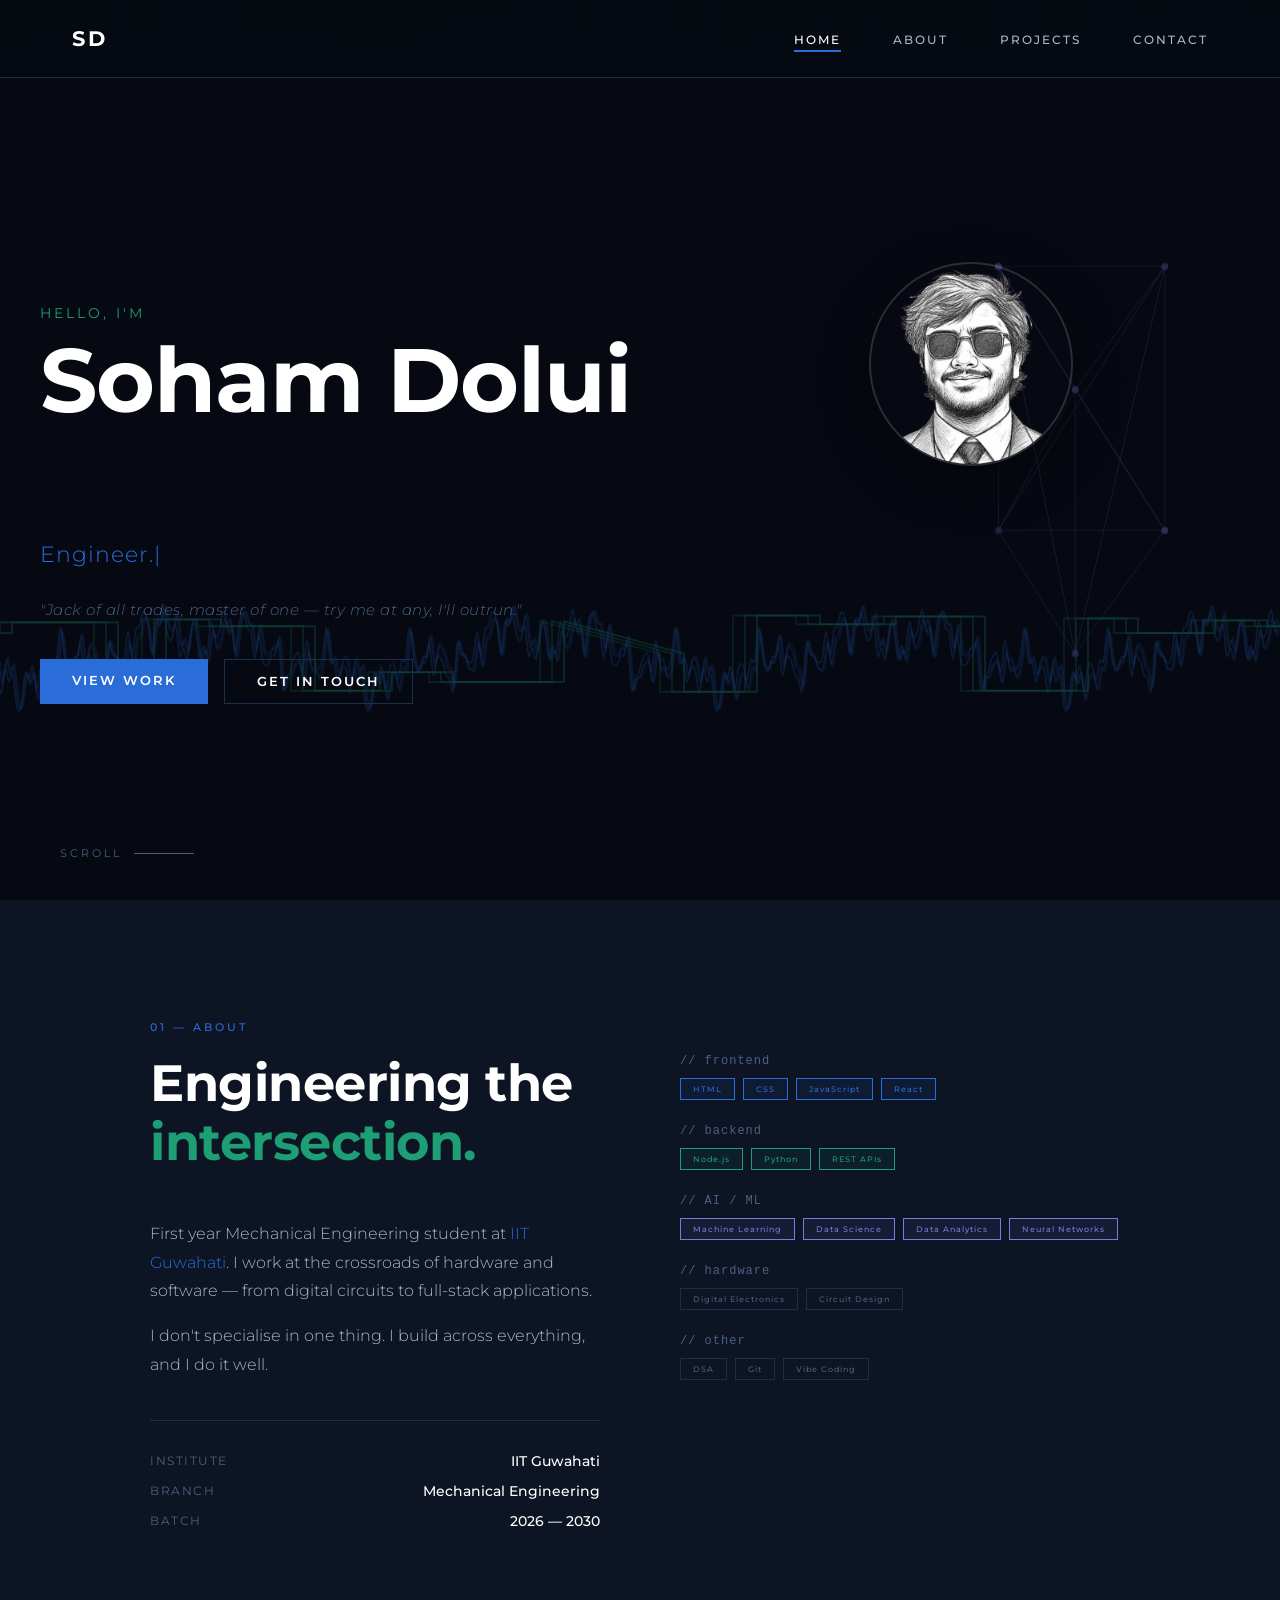
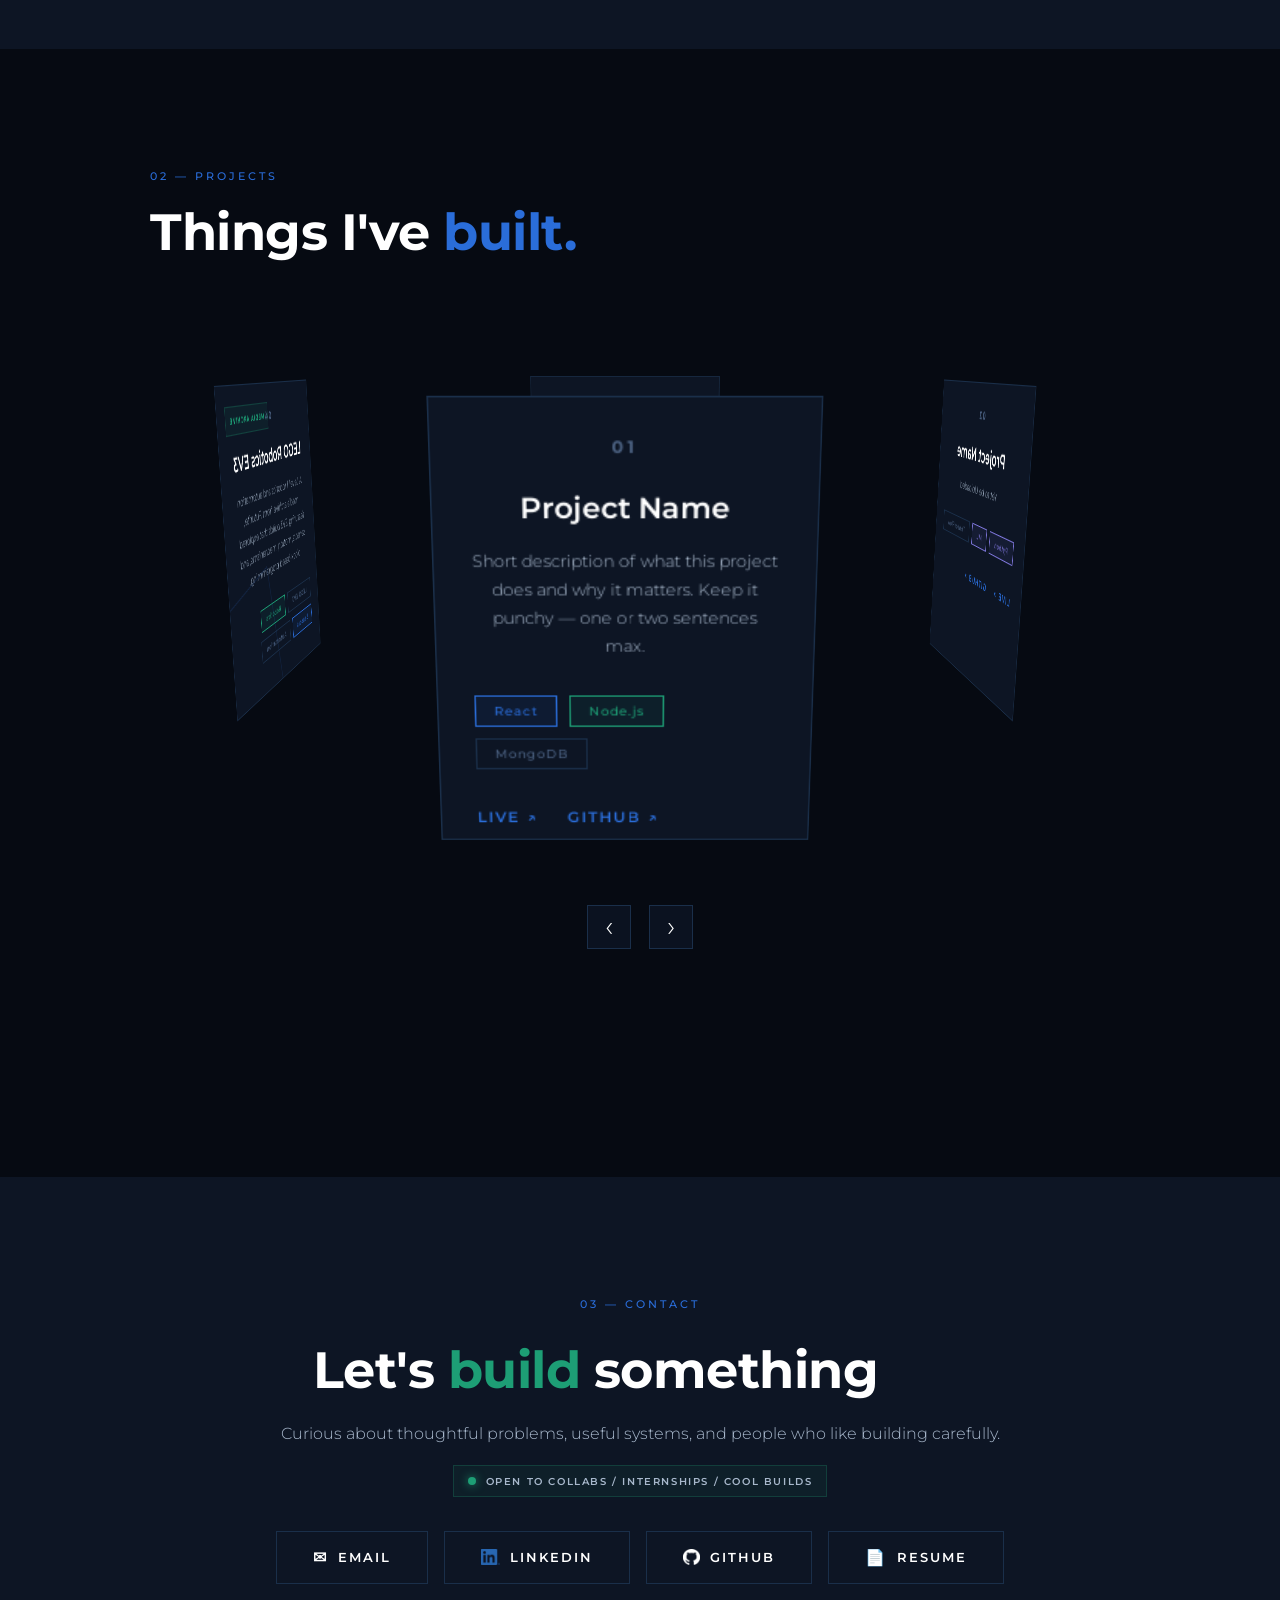
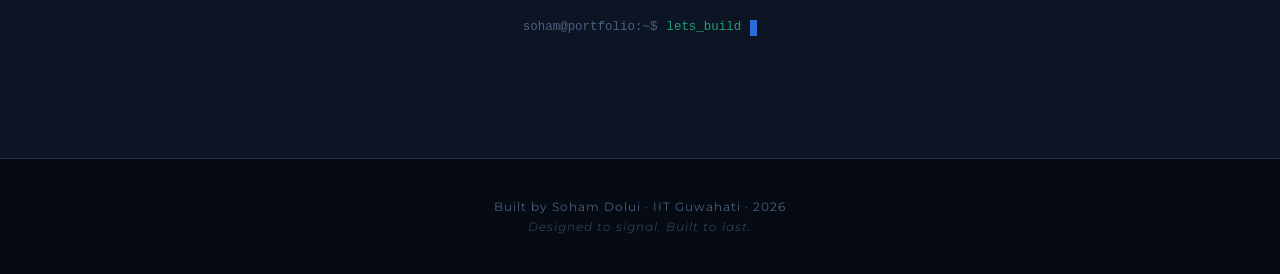
==== commit 08086139: "Updated" ====
--- a/index.html
+++ b/index.html
@@ -4,18 +4,18 @@
   <meta charset="UTF-8">
   <meta name="viewport" content="width=device-width, initial-scale=1.0">
   <title>Soham Dolui — Portfolio</title>
-  <meta name="description" content="Soham Dolui, Mechanical Engineering student at IIT Kharagpur building web, ML, and hardware projects.">
+  <meta name="description" content="Soham Dolui, Mechanical Engineering student at IIT Guwahati building web, ML, and hardware projects.">
   <meta name="theme-color" content="#060A12">
   <link rel="icon" type="image/svg+xml" href="./Images/favicon.svg">
   <link rel="apple-touch-icon" href="./Images/soham.png">
   <meta property="og:title" content="Soham Dolui - Portfolio">
-  <meta property="og:description" content="Mechanical Engineering student at IIT Kharagpur building web, ML, and hardware projects.">
+  <meta property="og:description" content="Mechanical Engineering student at IIT Guwahati building web, ML, and hardware projects.">
   <meta property="og:type" content="website">
   <meta property="og:image" content="./Images/soham.png">
   <meta property="og:image:alt" content="Soham Dolui portfolio preview">
   <meta name="twitter:card" content="summary_large_image">
   <meta name="twitter:title" content="Soham Dolui - Portfolio">
-  <meta name="twitter:description" content="Mechanical Engineering student at IIT Kharagpur building web, ML, and hardware projects.">
+  <meta name="twitter:description" content="Mechanical Engineering student at IIT Guwahati building web, ML, and hardware projects.">
   <meta name="twitter:image" content="./Images/soham.png">
   <link rel="stylesheet" href="style.css">
 </head>
@@ -94,12 +94,12 @@
       <div id="about-grid">
         <div id="about-text">
           <h2>Engineering the<br><span class="accent-green">intersection.</span></h2>
-          <p>First year Mechanical Engineering student at <span class="accent-blue">IIT Kharagpur</span>. I work at the crossroads of hardware and software — from digital circuits to full-stack applications.</p>
+          <p>First year Mechanical Engineering student at <span class="accent-blue">IIT Guwahati</span>. I work at the crossroads of hardware and software — from digital circuits to full-stack applications.</p>
           <p>I don't specialise in one thing. I build across everything, and I do it well.</p>
           <div id="about-meta">
             <div class="meta-item">
               <span class="meta-label">Institute</span>
-              <span class="meta-value">IIT Kharagpur</span>
+              <span class="meta-value">IIT Guwahati</span>
             </div>
             <div class="meta-item">
               <span class="meta-label">Branch</span>
@@ -163,7 +163,6 @@
     <div class="section-inner">
       <div class="section-tag">02 — Projects</div>
       <h2>Things I've <span class="accent-blue">built.</span></h2>
-      <a class="project-manager-link" href="./project-manager.html" target="_blank" rel="noopener noreferrer">Manage projects</a>
       <div id="projects-grid">
         <div class="projects-slider" style="--quantity: 4;">
           <div class="project-card" style="--position: 1;" data-project-long="A deeper project walkthrough can live here: the problem, the design decisions, the implementation details, the tradeoffs, and the result. Replace this with metrics, screenshots, and a tight story once the project is finalized.">
@@ -428,7 +427,7 @@
 
   <!-- FOOTER -->
   <footer>
-    <p>Built by Soham Dolui · IIT Kharagpur · 2026</p>
+    <p>Built by Soham Dolui · IIT Guwahati · 2026</p>
     <p class="footer-sub">Designed to signal. Built to last.</p>
   </footer>
 
--- a/style.css
+++ b/style.css
@@ -660,6 +660,26 @@
     translateZ(350px)
     scale(1.05);
 }
+.project-manager-link {
+  display: inline-flex;
+  align-items: center;
+  margin: -28px 0 28px;
+  padding: 10px 14px;
+  border: 1px solid rgba(42,109,217,0.34);
+  background: rgba(42,109,217,0.08);
+  color: var(--text-secondary);
+  font-size: 0.62rem;
+  font-weight: 700;
+  letter-spacing: 1.7px;
+  text-transform: uppercase;
+  transition: border-color 0.24s ease, color 0.24s ease, background 0.24s ease, transform 0.2s ease;
+}
+.project-manager-link:hover {
+  border-color: var(--accent-green);
+  background: rgba(29,158,117,0.08);
+  color: var(--text-primary);
+  transform: translateY(-2px);
+}
 .media-project-card {
   overflow: hidden;
 }
@@ -1159,6 +1179,220 @@
 }
 .project-nav-btn:active {
   transform: translateY(0);
+}
+
+/* ── PROJECT MANAGER ─────────────────────────────────── */
+.project-manager-page {
+  min-height: 100vh;
+  background:
+    radial-gradient(circle at 12% 0%, rgba(42,109,217,0.16), transparent 32%),
+    radial-gradient(circle at 90% 10%, rgba(29,158,117,0.12), transparent 34%),
+    var(--bg-primary);
+}
+.manager-shell {
+  width: min(1180px, calc(100% - 40px));
+  margin: 0 auto;
+  padding: 46px 0;
+  display: grid;
+  grid-template-columns: minmax(0, 1fr) 360px;
+  gap: 22px;
+  align-items: start;
+}
+.manager-panel {
+  border: 1px solid rgba(26,47,74,0.86);
+  background: rgba(13,21,36,0.78);
+  box-shadow: 0 28px 80px rgba(0,0,0,0.24);
+  backdrop-filter: blur(16px);
+  padding: 28px;
+}
+.manager-heading {
+  margin-bottom: 28px;
+}
+.manager-heading.compact {
+  margin-bottom: 18px;
+}
+.manager-heading h1,
+.manager-heading h2 {
+  margin: 0 0 10px;
+  color: var(--text-primary);
+  font-size: clamp(1.8rem, 4vw, 3rem);
+  line-height: 1.08;
+}
+.manager-heading h2 {
+  font-size: 1.35rem;
+}
+.manager-heading p:not(.section-tag) {
+  max-width: 650px;
+  color: var(--text-secondary);
+  font-size: 0.92rem;
+  line-height: 1.7;
+}
+.project-form {
+  display: grid;
+  gap: 18px;
+}
+.project-form label,
+.manager-media-row label {
+  display: grid;
+  gap: 8px;
+}
+.project-form label span,
+.manager-media-row label span {
+  color: var(--text-muted);
+  font-size: 0.64rem;
+  font-weight: 700;
+  letter-spacing: 1.5px;
+  text-transform: uppercase;
+}
+.project-form input,
+.project-form textarea,
+.manager-media-row input,
+.manager-media-row textarea {
+  width: 100%;
+  border: 1px solid rgba(26,47,74,0.9);
+  background: rgba(6,10,18,0.72);
+  color: var(--text-primary);
+  font: 0.9rem/1.6 'Montserrat', sans-serif;
+  padding: 12px 13px;
+  outline: none;
+  transition: border-color 0.22s ease, box-shadow 0.22s ease;
+}
+.project-form textarea,
+.manager-media-row textarea {
+  resize: vertical;
+}
+.project-form input:focus,
+.project-form textarea:focus,
+.manager-media-row input:focus,
+.manager-media-row textarea:focus {
+  border-color: rgba(42,109,217,0.72);
+  box-shadow: 0 0 0 3px rgba(42,109,217,0.12);
+}
+.manager-grid {
+  display: grid;
+  grid-template-columns: 1fr 1fr;
+  gap: 14px;
+}
+.media-builder {
+  margin-top: 4px;
+  padding-top: 22px;
+  border-top: 1px solid rgba(26,47,74,0.86);
+}
+.media-builder-head {
+  display: flex;
+  align-items: center;
+  justify-content: space-between;
+  gap: 16px;
+  margin-bottom: 14px;
+}
+.media-builder-head h2 {
+  margin: 0;
+  font-size: 1rem;
+  letter-spacing: 1px;
+  text-transform: uppercase;
+}
+#media-rows {
+  display: grid;
+  gap: 14px;
+}
+.manager-media-row {
+  display: grid;
+  gap: 14px;
+  padding: 16px;
+  border: 1px solid rgba(26,47,74,0.86);
+  background: rgba(6,10,18,0.38);
+}
+.manager-actions {
+  display: flex;
+  gap: 12px;
+  flex-wrap: wrap;
+  align-items: center;
+}
+.manager-actions.stack {
+  flex-direction: column;
+  align-items: stretch;
+}
+.manager-button,
+.manager-icon-button {
+  min-height: 42px;
+  display: inline-flex;
+  align-items: center;
+  justify-content: center;
+  border: 1px solid rgba(26,47,74,0.9);
+  background: rgba(6,10,18,0.68);
+  color: var(--text-primary);
+  font-family: 'Montserrat', sans-serif;
+  font-size: 0.68rem;
+  font-weight: 700;
+  letter-spacing: 1.4px;
+  text-transform: uppercase;
+  padding: 0 16px;
+  cursor: pointer;
+  transition: border-color 0.22s ease, background 0.22s ease, color 0.22s ease, transform 0.18s ease;
+}
+.manager-button:hover,
+.manager-icon-button:hover {
+  border-color: var(--accent-blue);
+  background: rgba(42,109,217,0.12);
+  transform: translateY(-1px);
+}
+.manager-button.primary {
+  border-color: rgba(42,109,217,0.85);
+  background: var(--accent-blue);
+}
+.manager-button.danger {
+  color: #ffb5b5;
+  border-color: rgba(255,120,120,0.28);
+}
+.manager-button:disabled {
+  cursor: wait;
+  opacity: 0.65;
+  transform: none;
+}
+.import-button {
+  position: relative;
+  overflow: hidden;
+}
+.import-button input {
+  position: absolute;
+  inset: 0;
+  opacity: 0;
+  cursor: pointer;
+}
+.saved-projects-panel {
+  position: sticky;
+  top: 24px;
+}
+.saved-projects-list {
+  display: grid;
+  gap: 12px;
+  margin-bottom: 18px;
+}
+.saved-project-item {
+  display: flex;
+  justify-content: space-between;
+  gap: 14px;
+  padding: 14px;
+  border: 1px solid rgba(26,47,74,0.86);
+  background: rgba(6,10,18,0.44);
+}
+.saved-project-item h3 {
+  margin-bottom: 5px;
+  color: var(--text-primary);
+  font-size: 0.9rem;
+  line-height: 1.25;
+}
+.saved-project-item p,
+.manager-empty {
+  color: var(--text-muted);
+  font-size: 0.72rem;
+  line-height: 1.5;
+}
+.manager-icon-button {
+  min-height: 32px;
+  align-self: start;
+  padding: 0 10px;
+  color: #ffb5b5;
 }
 
 #contact { background: var(--bg-secondary); text-align: center; }
@@ -1643,6 +1877,31 @@
   .project-nav-btn {
     width: 42px;
     height: 42px;
+  }
+  .project-manager-link {
+    margin: -14px 0 22px;
+  }
+
+  .manager-shell {
+    width: min(100% - 28px, 620px);
+    grid-template-columns: 1fr;
+    padding: 22px 0;
+  }
+  .manager-panel {
+    padding: 20px;
+  }
+  .manager-grid {
+    grid-template-columns: 1fr;
+  }
+  .saved-projects-panel {
+    position: static;
+  }
+  .manager-actions {
+    align-items: stretch;
+    flex-direction: column;
+  }
+  .manager-button {
+    width: 100%;
   }
 
   #project-modal {
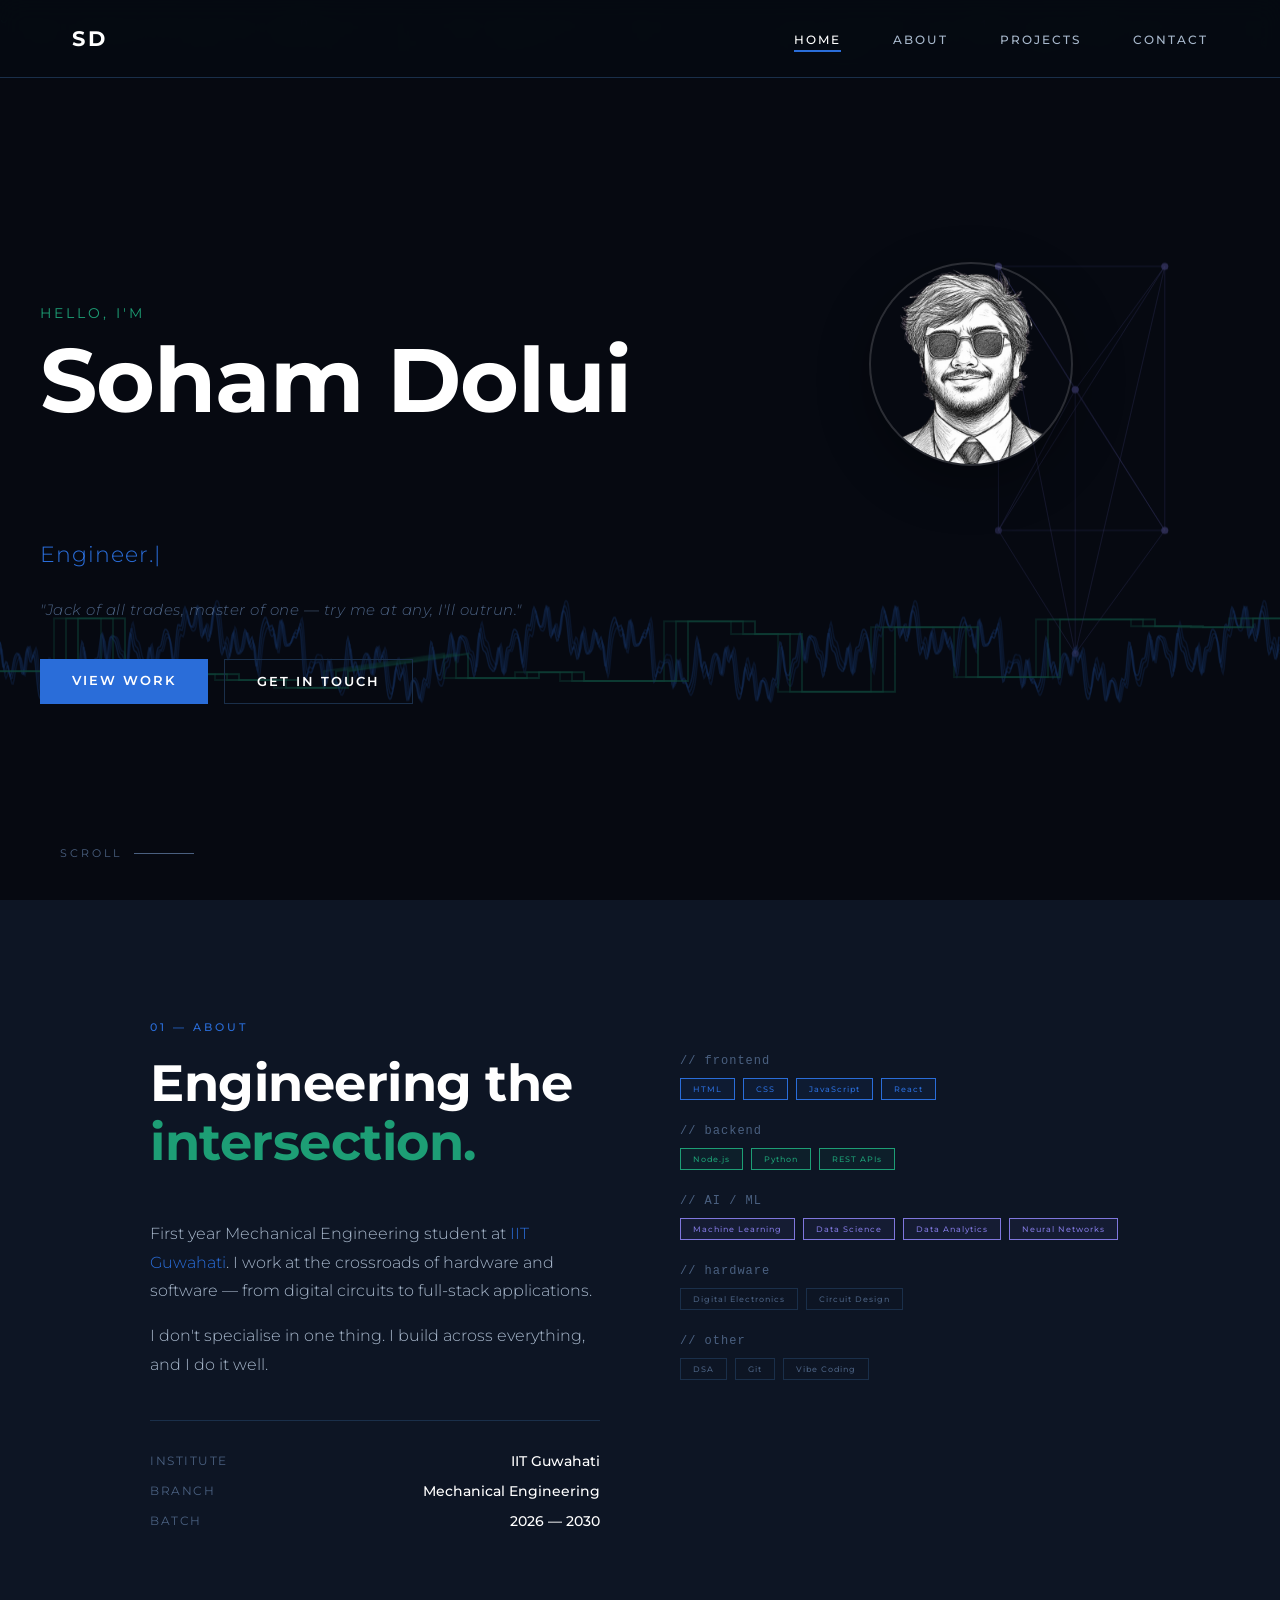
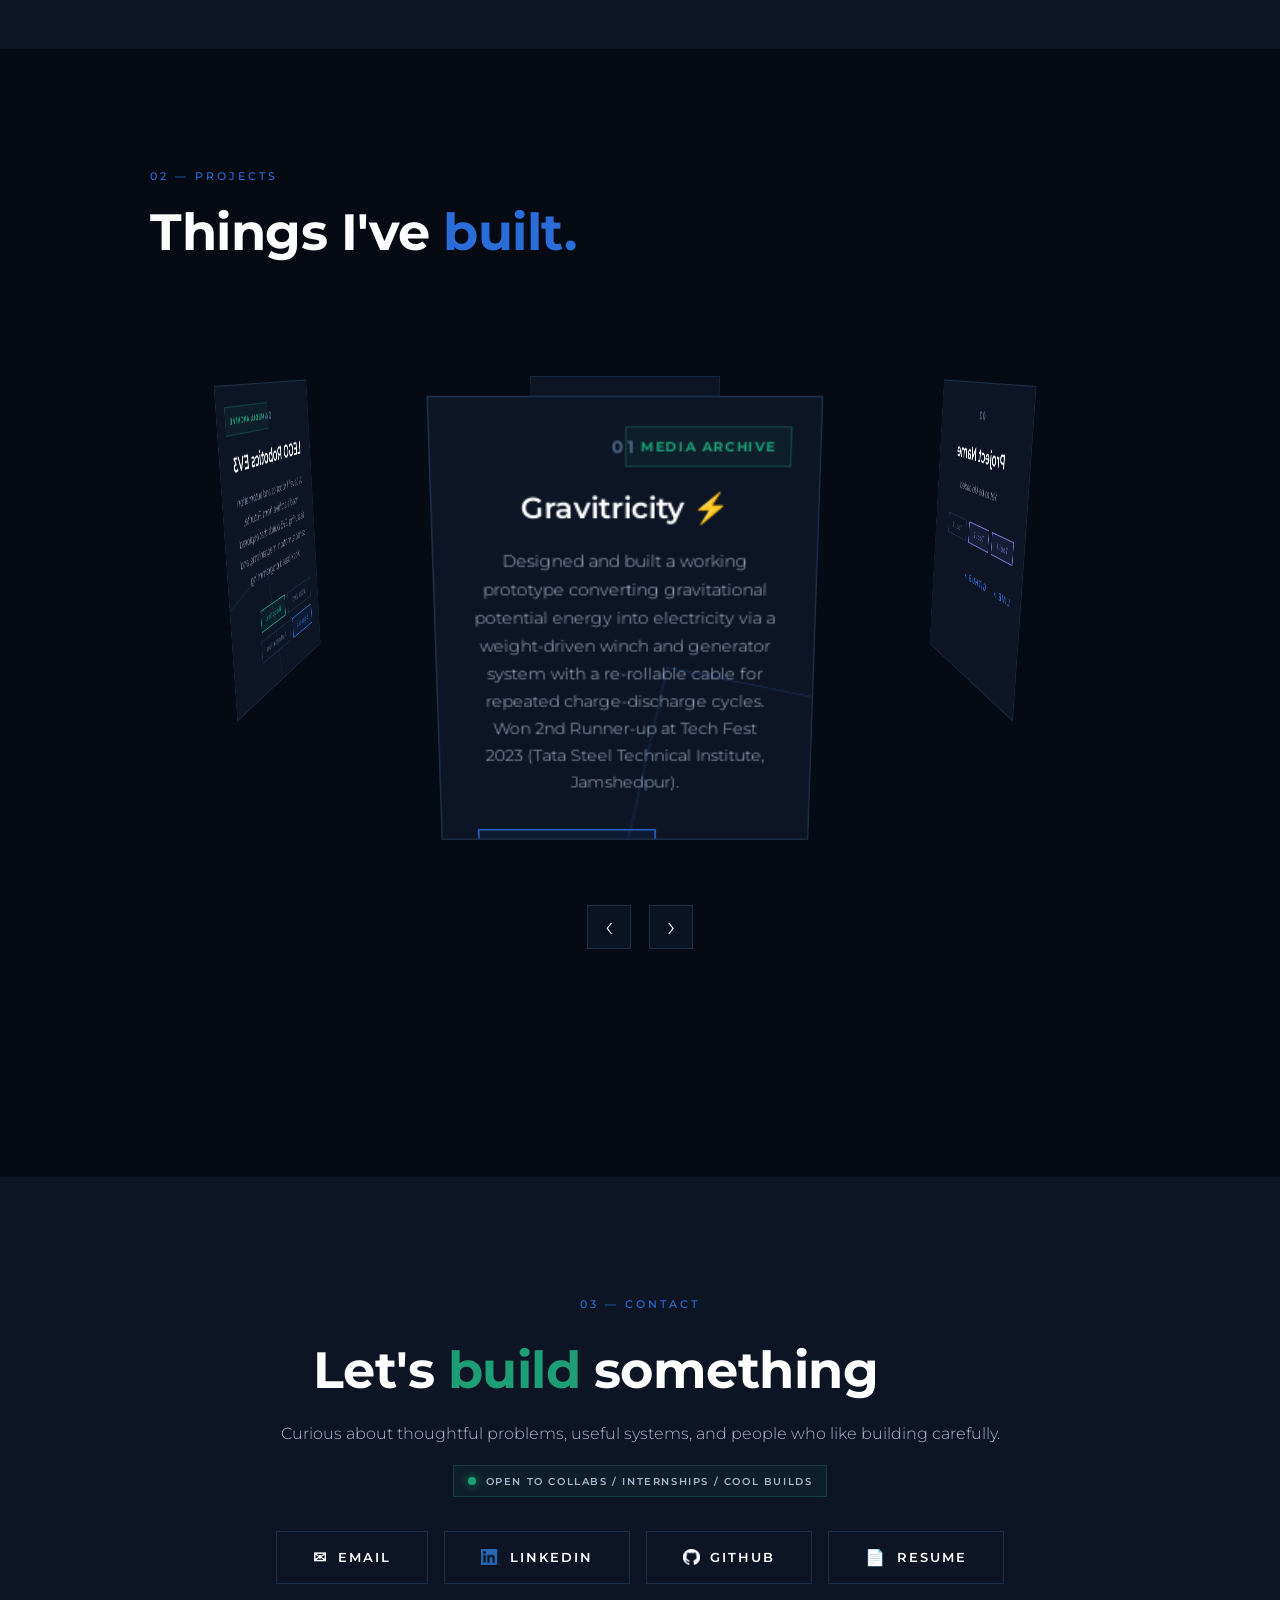
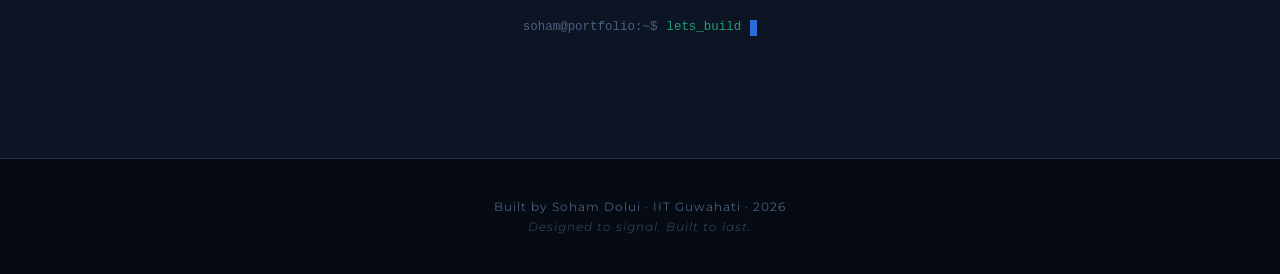
==== commit 134ef4f4: "Updated" ====
--- a/index.html
+++ b/index.html
@@ -165,18 +165,81 @@
       <h2>Things I've <span class="accent-blue">built.</span></h2>
       <div id="projects-grid">
         <div class="projects-slider" style="--quantity: 4;">
-          <div class="project-card" style="--position: 1;" data-project-long="A deeper project walkthrough can live here: the problem, the design decisions, the implementation details, the tradeoffs, and the result. Replace this with metrics, screenshots, and a tight story once the project is finalized.">
+          <div class="project-card media-project-card" style="--position: 1;" data-project-long="A working gravity-powered energy prototype that converted gravitational potential energy into electrical output using a weight-driven winch and generator system with a re-rollable cable for repeated charge-discharge cycles.">
             <div class="project-number">01</div>
-            <h3 class="project-title">Project Name</h3>
-            <p class="project-desc">Short description of what this project does and why it matters. Keep it punchy — one or two sentences max.</p>
+            <h3 class="project-title">Gravitricity ⚡</h3>
+            <p class="project-desc">Designed and built a working prototype converting gravitational potential energy into electricity via a weight-driven winch and generator system with a re-rollable cable for repeated charge-discharge cycles. Won 2nd Runner-up at Tech Fest 2023 (Tata Steel Technical Institute, Jamshedpur).</p>
             <div class="project-tags">
-              <span class="tag tag-blue">React</span>
-              <span class="tag tag-green">Node.js</span>
-              <span class="tag tag-muted">MongoDB</span>
+              <span class="tag tag-blue">Mechanical Design</span>
+              <span class="tag tag-green">Electro-Mechanical Systems</span>
             </div>
             <div class="project-links">
-              <a href="#" class="project-link">Live ↗</a>
-              <a href="#" class="project-link">GitHub ↗</a>
+            </div>
+            <div class="project-long-copy" hidden>
+              <p><strong>Gravitricity Prototype</strong><br>Tech Fest 2023 · Tata Steel Technical Institute, Jamshedpur</p>
+              <p>The project focused on turning gravitational potential energy into usable electrical power through a compact weight-driven mechanism. The prototype used a winch and generator arrangement with a re-rollable cable, allowing repeated motion and demonstrating the practical feasibility of gravity-based energy storage.</p>
+              <ul>
+                <li><strong>Mechanical concept:</strong> A falling mass drove a winch to rotate a generator and produce electricity.</li>
+                <li><strong>Reusability:</strong> The cable system was designed so the weight could be re-lifted and the cycle repeated.</li>
+                <li><strong>Recognition:</strong> The build earned 2nd Runner-up at the competition, validating the design and engineering approach.</li>
+              </ul>
+            </div>
+            <div class="project-media-list" hidden>
+              <article class="media-item">
+                <a class="media-thumb" href="./Projects/Gravitricity/Award.jpeg" target="_blank" rel="noopener noreferrer" aria-label="Open Gravitricity award media">
+                  <img src="./Projects/Gravitricity/Award.jpeg" alt="Gravitricity award recognition">
+                  <span class="media-placeholder">Award / Recognition</span>
+                  <span class="media-open" aria-hidden="true">↗</span>
+                </a>
+                <div class="media-copy">
+                  <h4>Award and Recognition</h4>
+                  <p>Competition recognition for the Gravitricity prototype and its engineering approach.</p>
+                </div>
+              </article>
+              <article class="media-item">
+                <a class="media-thumb" href="./Projects/Gravitricity/Explanation.jpeg" target="_blank" rel="noopener noreferrer" aria-label="Open Gravitricity concept explanation media">
+                  <img src="./Projects/Gravitricity/Explanation.jpeg" alt="Gravitricity concept explanation poster">
+                  <span class="media-placeholder">Concept Explanation</span>
+                  <span class="media-open" aria-hidden="true">↗</span>
+                </a>
+                <div class="media-copy">
+                  <h4>Concept Explanation</h4>
+                  <p>Visual notes and explanation of the prototype's energy conversion concept and mechanism.</p>
+                </div>
+              </article>
+              <article class="media-item">
+                <a class="media-thumb" href="./Projects/Gravitricity/Felicitation.jpeg" target="_blank" rel="noopener noreferrer" aria-label="Open Gravitricity felicitation media">
+                  <img src="./Projects/Gravitricity/Felicitation.jpeg" alt="Gravitricity felicitation moment">
+                  <span class="media-placeholder">Felicitation</span>
+                  <span class="media-open" aria-hidden="true">↗</span>
+                </a>
+                <div class="media-copy">
+                  <h4>Felicitation Moment</h4>
+                  <p>Highlights from the recognition ceremony celebrating the prototype at the event.</p>
+                </div>
+              </article>
+              <article class="media-item">
+                <a class="media-thumb" href="./Projects/Gravitricity/Tata Steel NTTF Science Exhibition.jpg" target="_blank" rel="noopener noreferrer" aria-label="Open Gravitricity exhibition media">
+                  <img src="./Projects/Gravitricity/Tata Steel NTTF Science Exhibition.jpg" alt="Gravitricity display at Tata Steel NTTF Science Exhibition">
+                  <span class="media-placeholder">Exhibition Media</span>
+                  <span class="media-open" aria-hidden="true">↗</span>
+                </a>
+                <div class="media-copy">
+                  <h4>Science Exhibition Display</h4>
+                  <p>The prototype showcased at the Tata Steel NTTF Science Exhibition, illustrating the project to visitors and judges.</p>
+                </div>
+              </article>
+              <article class="media-item">
+                <a class="media-thumb" href="./Projects/Gravitricity/Visuals.jpeg" target="_blank" rel="noopener noreferrer" aria-label="Open Gravitricity visuals media">
+                  <img src="./Projects/Gravitricity/Visuals.jpeg" alt="Gravitricity visual documentation">
+                  <span class="media-placeholder">Visual Documentation</span>
+                  <span class="media-open" aria-hidden="true">↗</span>
+                </a>
+                <div class="media-copy">
+                  <h4>Visual Documentation</h4>
+                  <p>Additional visuals capturing the build, layout, and demonstration of the gravity-powered system.</p>
+                </div>
+              </article>
             </div>
           </div>
 
@@ -185,9 +248,9 @@
             <h3 class="project-title">Project Name</h3>
             <p class="project-desc">Yet to be Uploaded</p>
             <div class="project-tags">
-              <span class="tag tag-purple">Python</span>
-              <span class="tag tag-purple">ML</span>
-              <span class="tag tag-muted">TensorFlow</span>
+              <span class="tag tag-purple">Tool 1</span>
+              <span class="tag tag-purple">Tool 2</span>
+              <span class="tag tag-muted">Tool 3</span>
             </div>
             <div class="project-links">
               <a href="#" class="project-link">Live ↗</a>
@@ -200,9 +263,9 @@
             <h3 class="project-title">Project Name</h3>
             <p class="project-desc">Yet to be Uploaded</p>
             <div class="project-tags">
-              <span class="tag tag-muted">C++</span>
-              <span class="tag tag-muted">Hardware</span>
-              <span class="tag tag-green">Arduino</span>
+              <span class="tag tag-muted">Tool 1</span>
+              <span class="tag tag-muted">Tool 2</span>
+              <span class="tag tag-green">Tool 3</span>
             </div>
             <div class="project-links">
               <a href="#" class="project-link">Live ↗</a>
@@ -413,7 +476,7 @@
         <a href="https://github.com/sohamdolui008" target="_blank" class="contact-btn">
           <span class="contact-icon"><img src="./Images/GitHub_Logos/GitHub Logos/PNG/GitHub_Invertocat_White.png" alt="gh"></span> GitHub
         </a>
-        <a href="https://docs.google.com/document/d/1MbNAKpB_-azJNnZaVLTbRjfWknCojtJ7O9JFaquBjow/edit?usp=sharing" target="_blank" class="contact-btn" id="resume-btn">
+        <a href="https://drive.google.com/file/d/1FT-7v2ZB77JDkEFvrnRoahsguW-MELT0/view?usp=sharing" target="_blank" class="contact-btn" id="resume-btn">
           <span class="contact-icon">📄</span> Resume
         </a>
       </div>
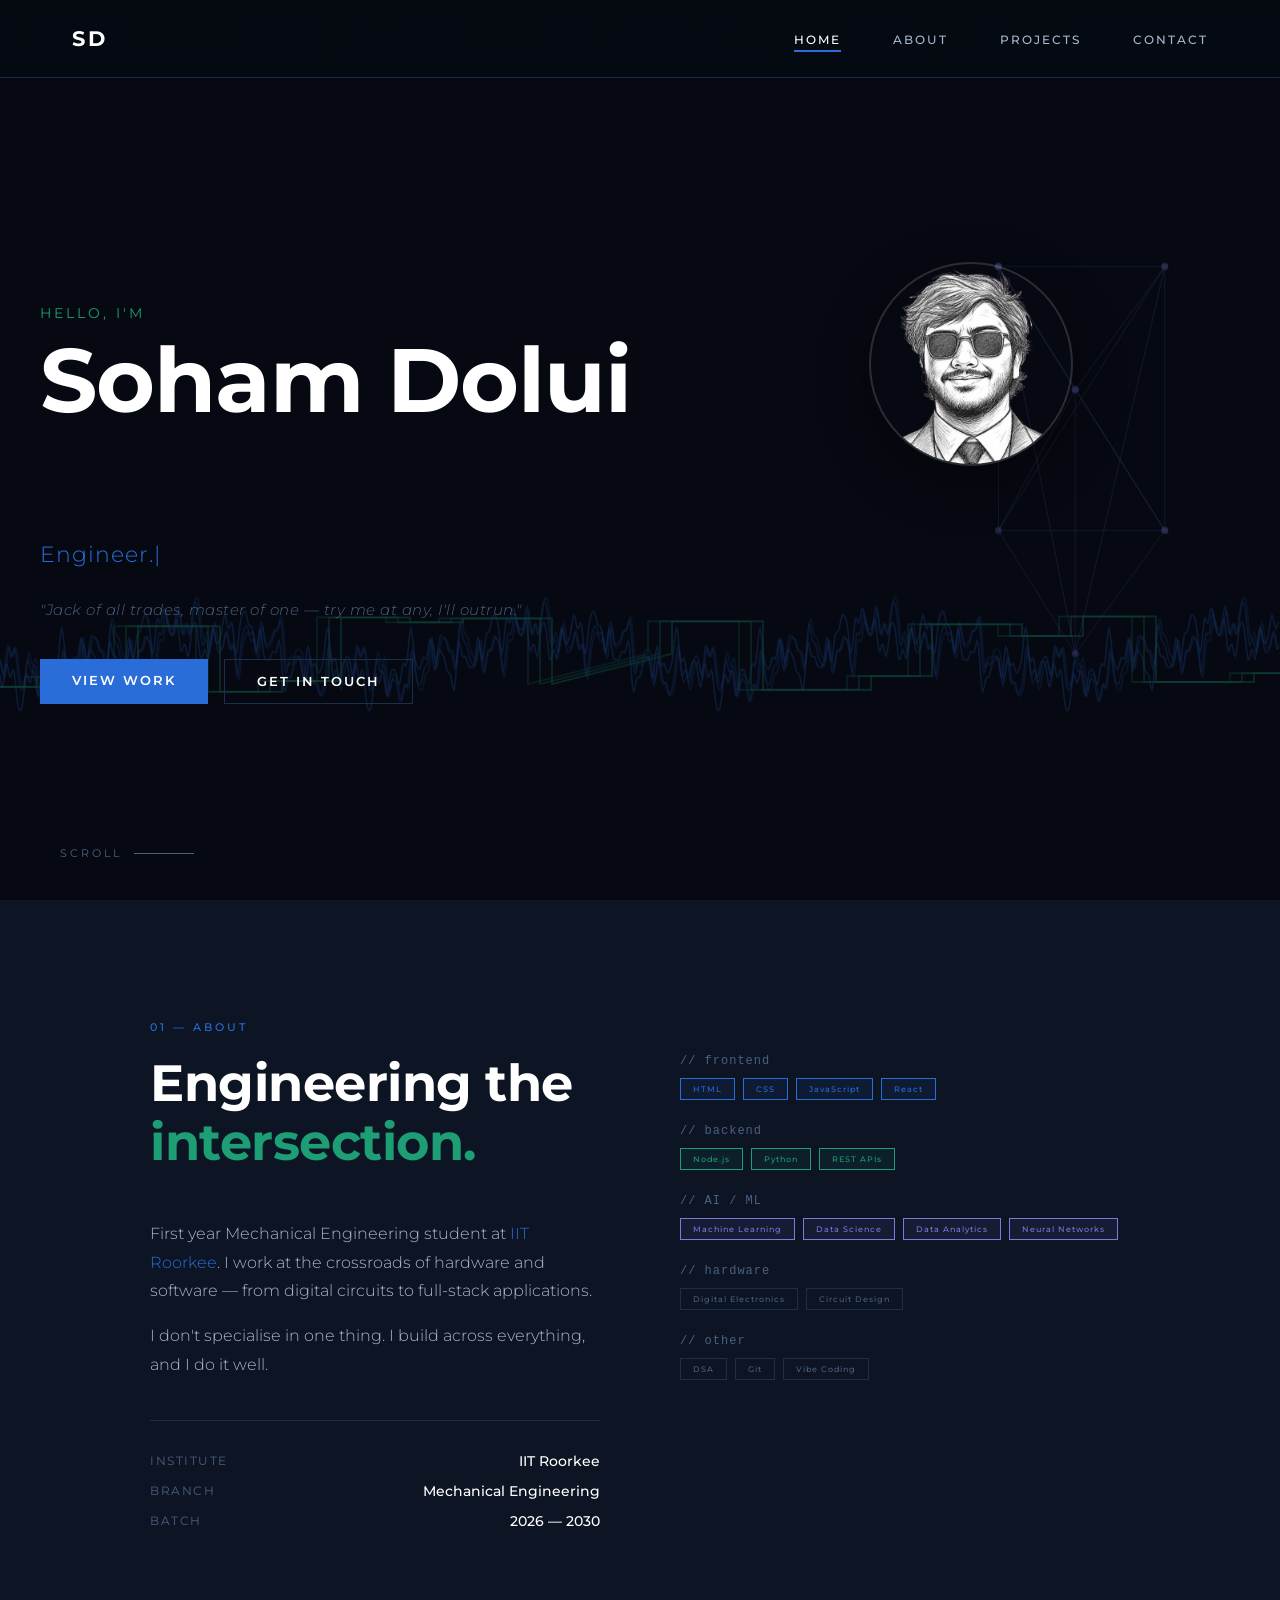
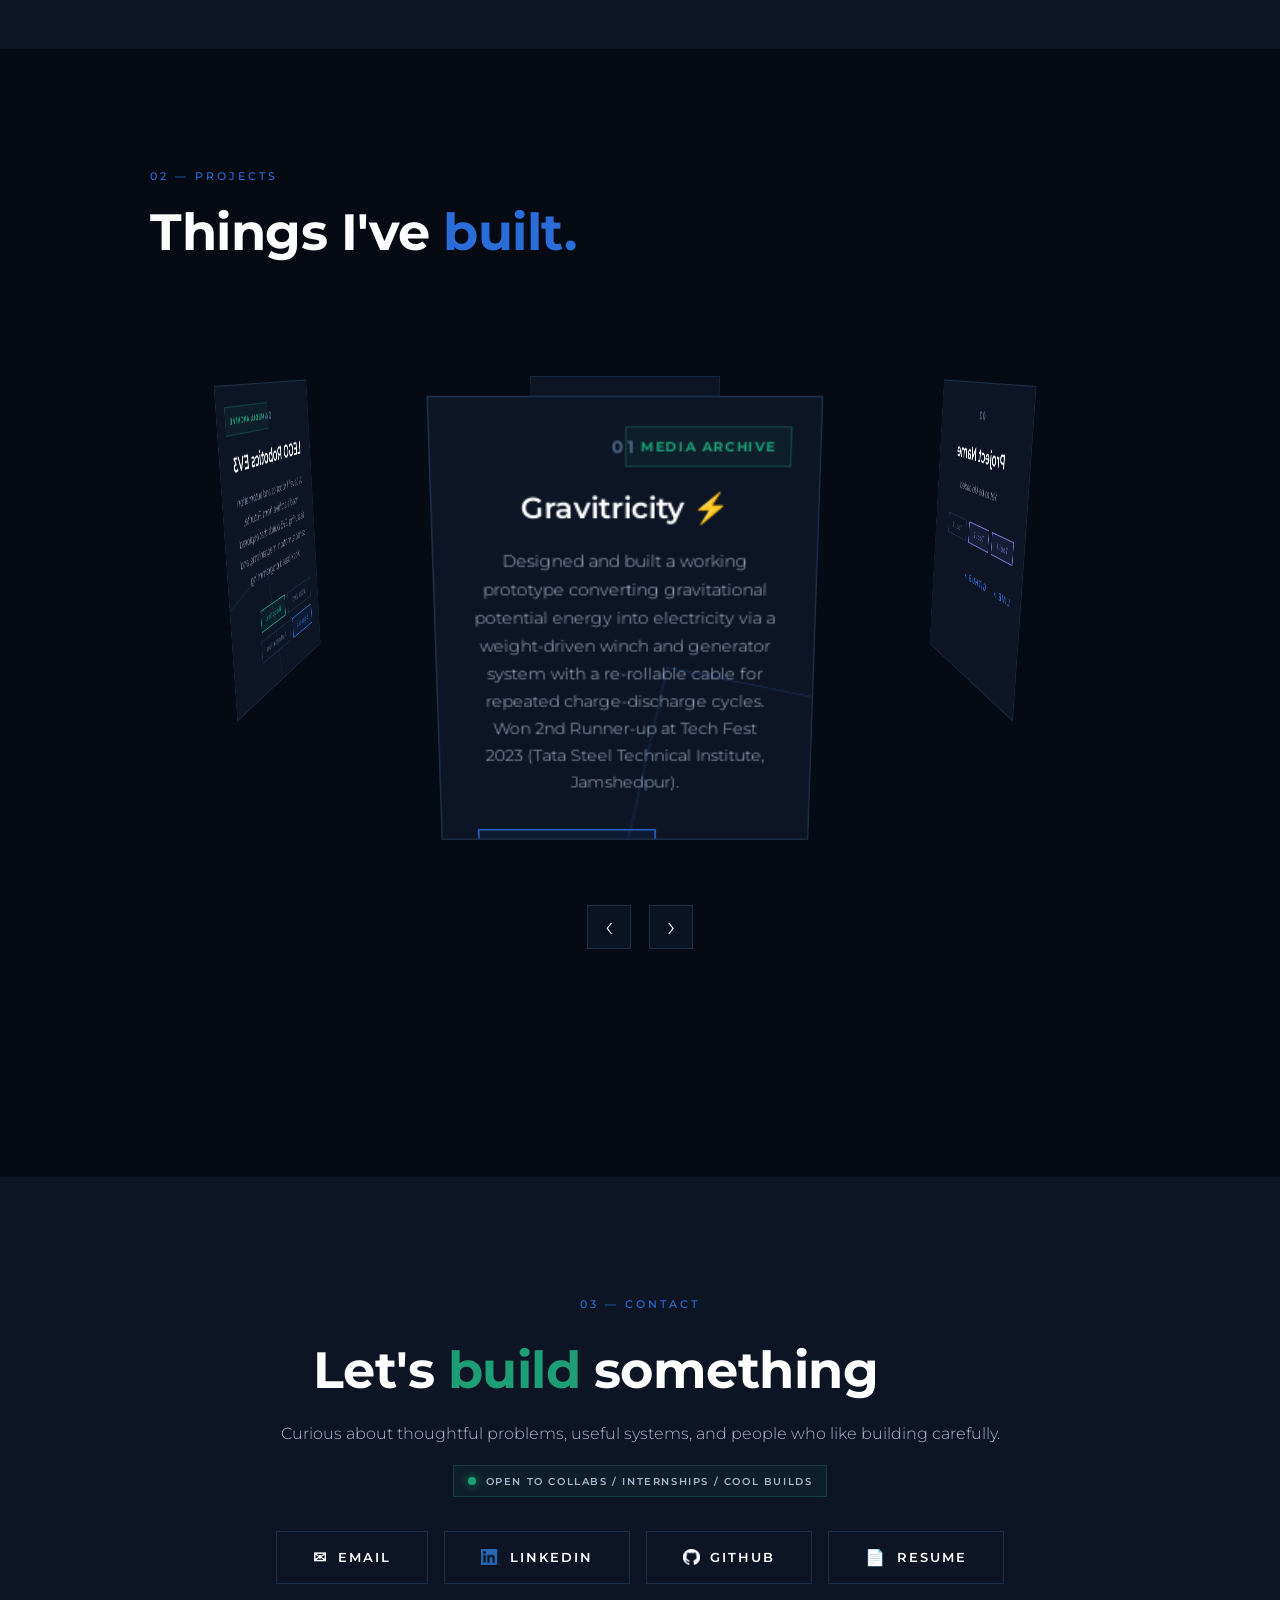
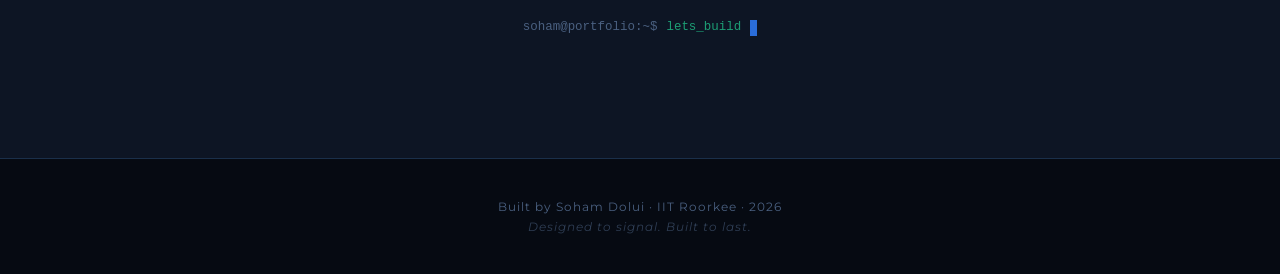
==== commit c5fa4308: "Updated clg" ====
--- a/index.html
+++ b/index.html
@@ -4,18 +4,18 @@
   <meta charset="UTF-8">
   <meta name="viewport" content="width=device-width, initial-scale=1.0">
   <title>Soham Dolui — Portfolio</title>
-  <meta name="description" content="Soham Dolui, Mechanical Engineering student at IIT Guwahati building web, ML, and hardware projects.">
+  <meta name="description" content="Soham Dolui, Mechanical Engineering student at IIT Roorkee building web, ML, and hardware projects.">
   <meta name="theme-color" content="#060A12">
   <link rel="icon" type="image/svg+xml" href="./Images/favicon.svg">
   <link rel="apple-touch-icon" href="./Images/soham.png">
   <meta property="og:title" content="Soham Dolui - Portfolio">
-  <meta property="og:description" content="Mechanical Engineering student at IIT Guwahati building web, ML, and hardware projects.">
+  <meta property="og:description" content="Mechanical Engineering student at IIT Roorkee building web, ML, and hardware projects.">
   <meta property="og:type" content="website">
   <meta property="og:image" content="./Images/soham.png">
   <meta property="og:image:alt" content="Soham Dolui portfolio preview">
   <meta name="twitter:card" content="summary_large_image">
   <meta name="twitter:title" content="Soham Dolui - Portfolio">
-  <meta name="twitter:description" content="Mechanical Engineering student at IIT Guwahati building web, ML, and hardware projects.">
+  <meta name="twitter:description" content="Mechanical Engineering student at IIT Roorkee building web, ML, and hardware projects.">
   <meta name="twitter:image" content="./Images/soham.png">
   <link rel="stylesheet" href="style.css">
 </head>
@@ -94,12 +94,12 @@
       <div id="about-grid">
         <div id="about-text">
           <h2>Engineering the<br><span class="accent-green">intersection.</span></h2>
-          <p>First year Mechanical Engineering student at <span class="accent-blue">IIT Guwahati</span>. I work at the crossroads of hardware and software — from digital circuits to full-stack applications.</p>
+          <p>First year Mechanical Engineering student at <span class="accent-blue">IIT Roorkee</span>. I work at the crossroads of hardware and software — from digital circuits to full-stack applications.</p>
           <p>I don't specialise in one thing. I build across everything, and I do it well.</p>
           <div id="about-meta">
             <div class="meta-item">
               <span class="meta-label">Institute</span>
-              <span class="meta-value">IIT Guwahati</span>
+              <span class="meta-value">IIT Roorkee</span>
             </div>
             <div class="meta-item">
               <span class="meta-label">Branch</span>
@@ -490,7 +490,7 @@
 
   <!-- FOOTER -->
   <footer>
-    <p>Built by Soham Dolui · IIT Guwahati · 2026</p>
+    <p>Built by Soham Dolui · IIT Roorkee · 2026</p>
     <p class="footer-sub">Designed to signal. Built to last.</p>
   </footer>
 
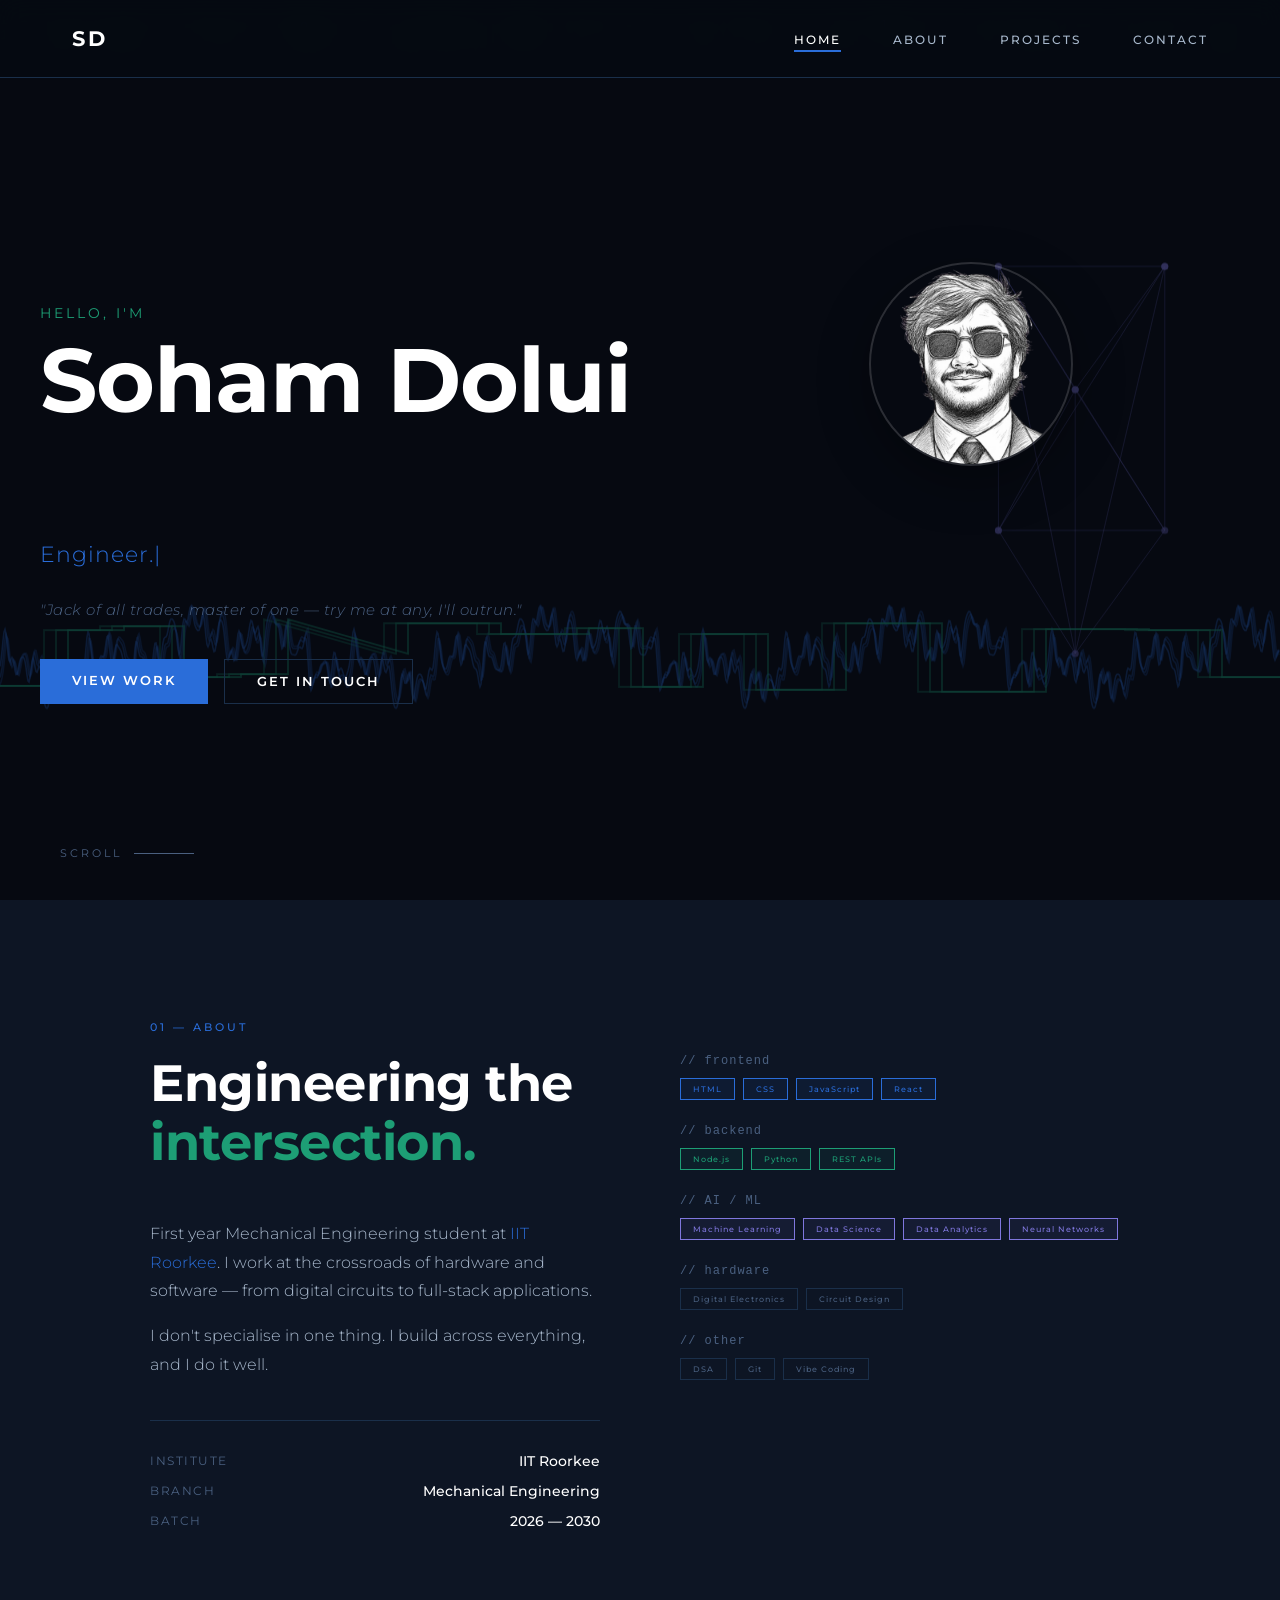
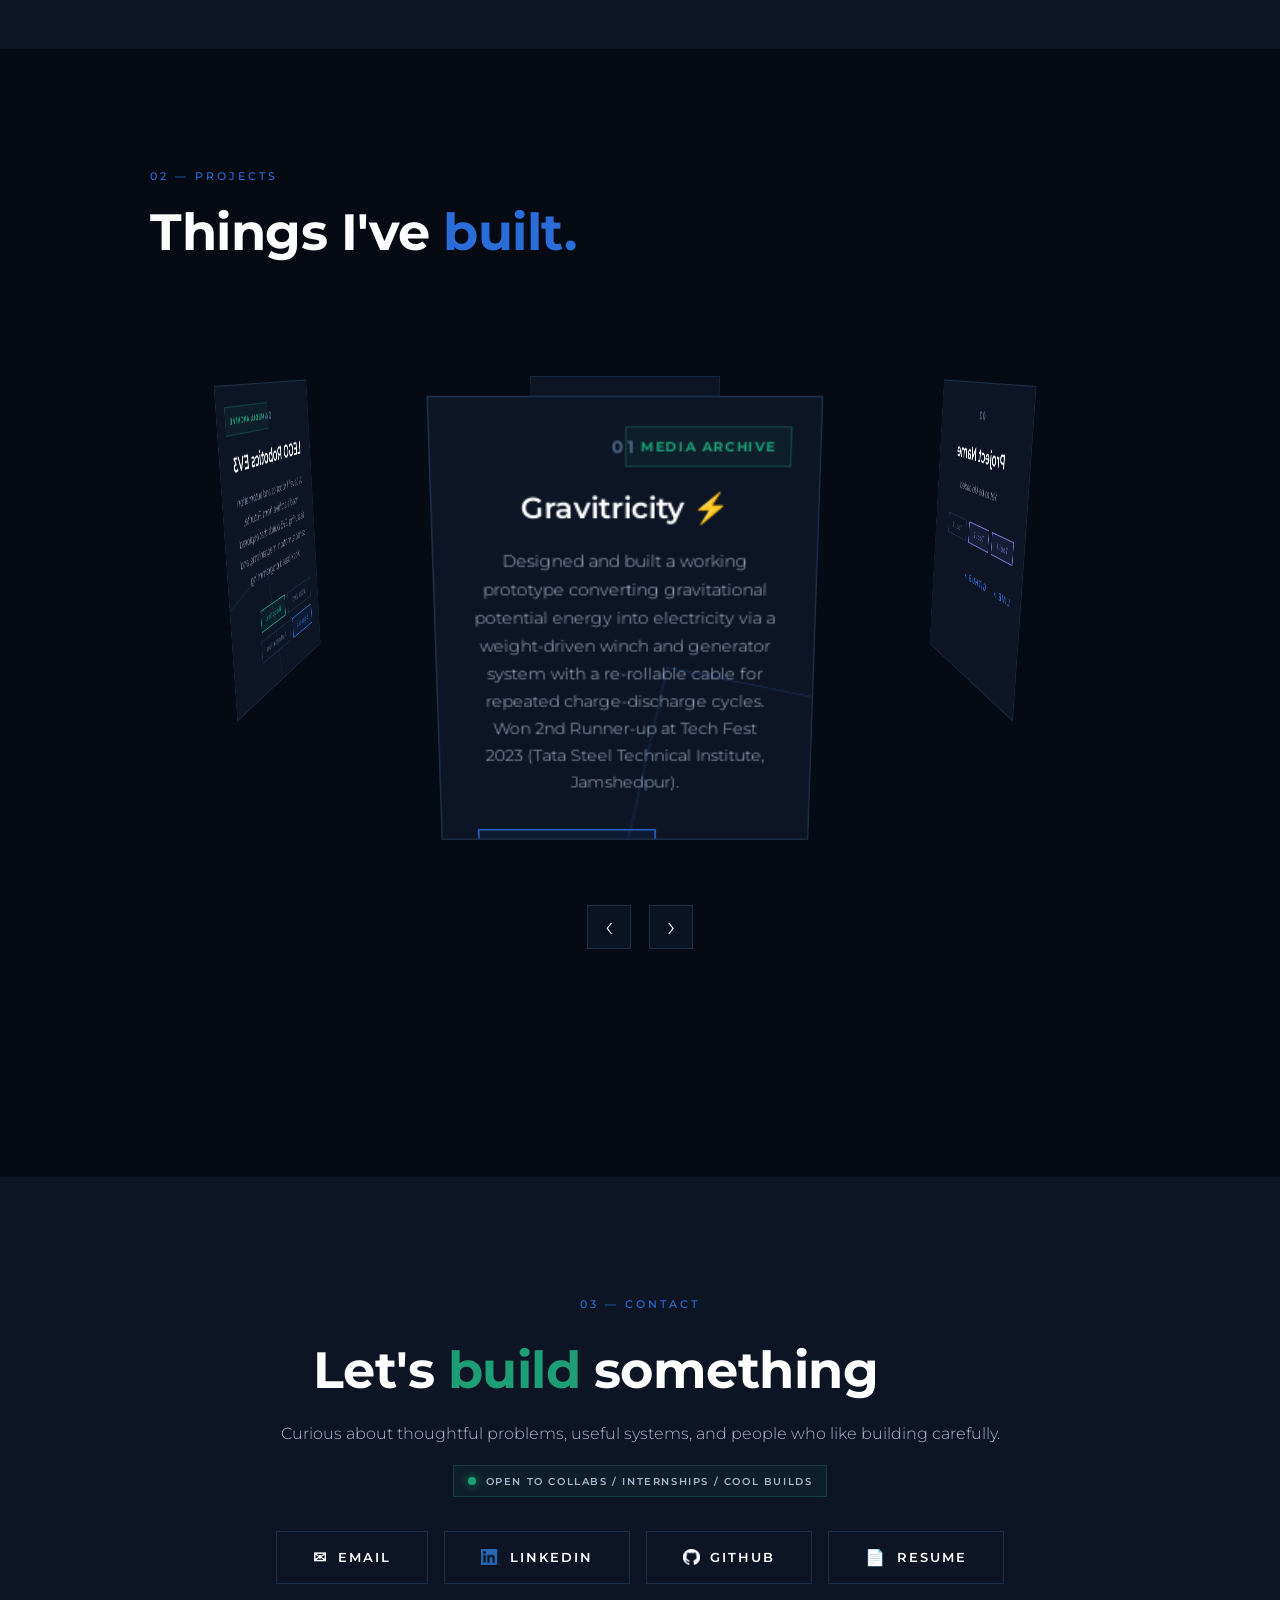
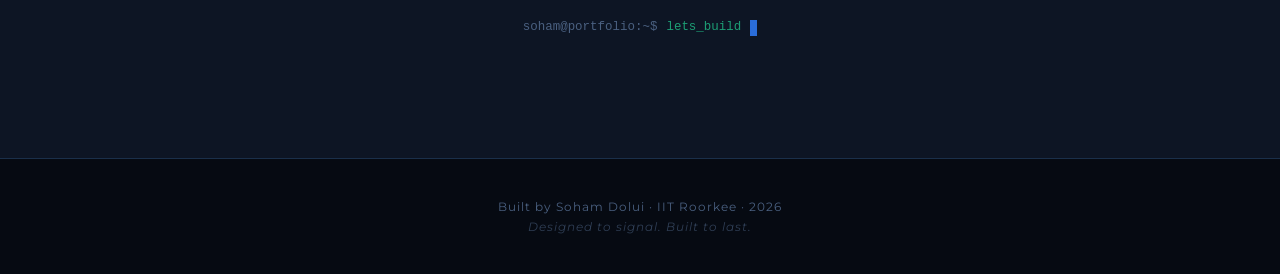
==== commit 0b67a163: "Done" ====
--- a/index.html
+++ b/index.html
@@ -476,7 +476,7 @@
         <a href="https://github.com/sohamdolui008" target="_blank" class="contact-btn">
           <span class="contact-icon"><img src="./Images/GitHub_Logos/GitHub Logos/PNG/GitHub_Invertocat_White.png" alt="gh"></span> GitHub
         </a>
-        <a href="https://drive.google.com/file/d/1FT-7v2ZB77JDkEFvrnRoahsguW-MELT0/view?usp=sharing" target="_blank" class="contact-btn" id="resume-btn">
+        <a href="https://drive.google.com/file/d/1t0PWnez5XmI9vCkWxASak1-lmbUDZCjw/view?usp=sharing" target="_blank" class="contact-btn" id="resume-btn">
           <span class="contact-icon">📄</span> Resume
         </a>
       </div>
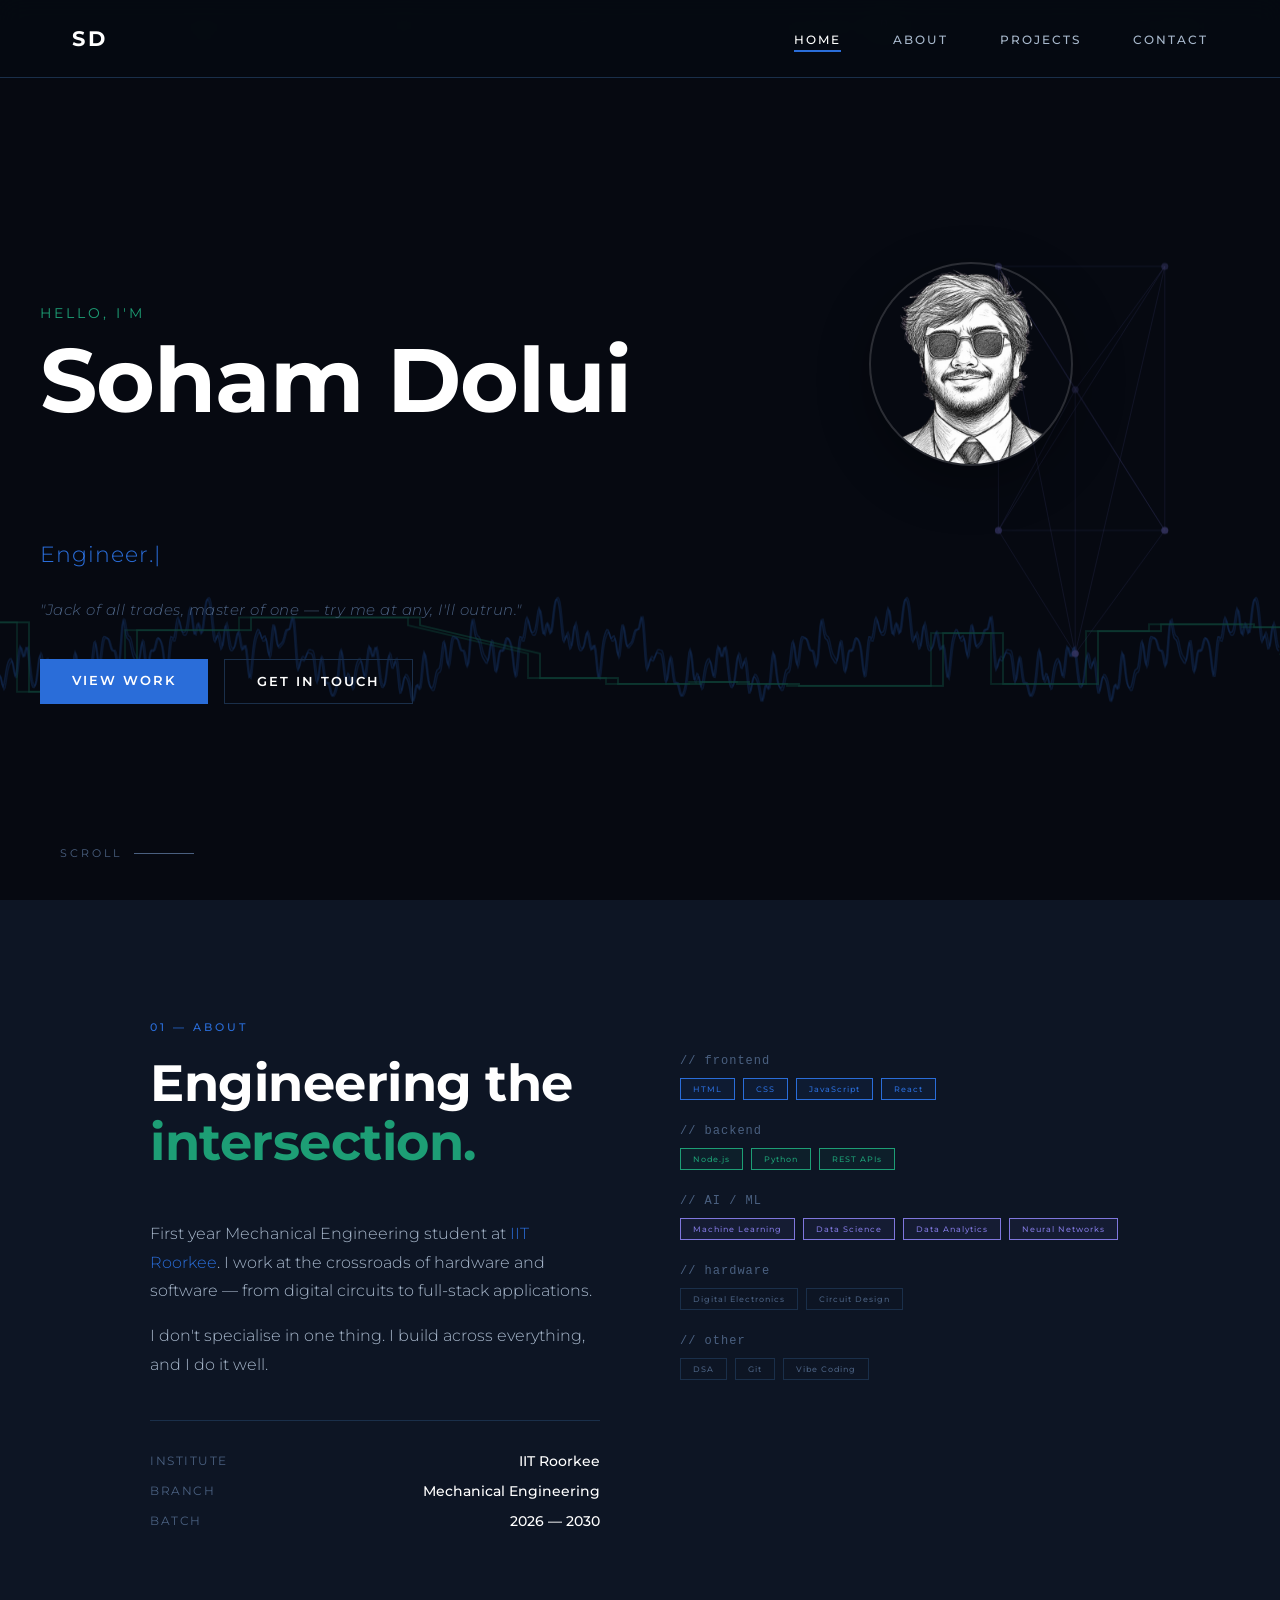
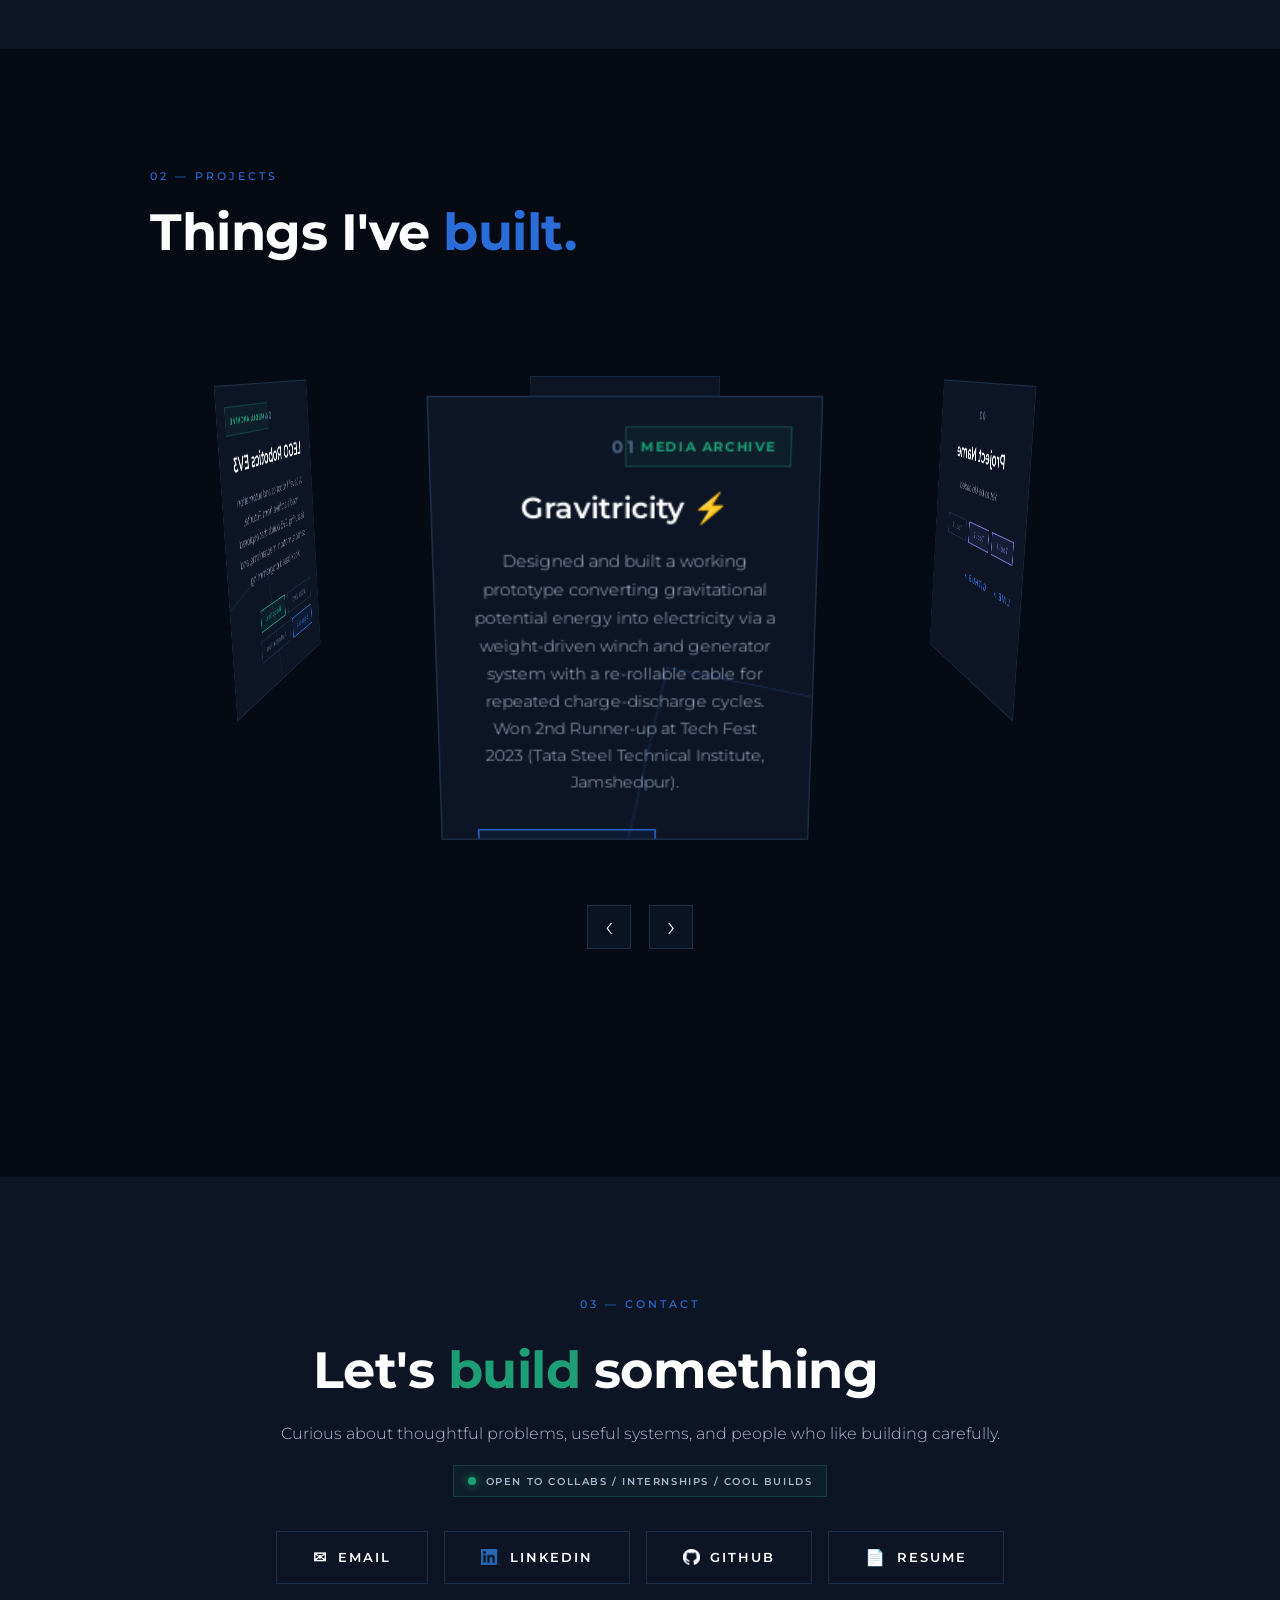
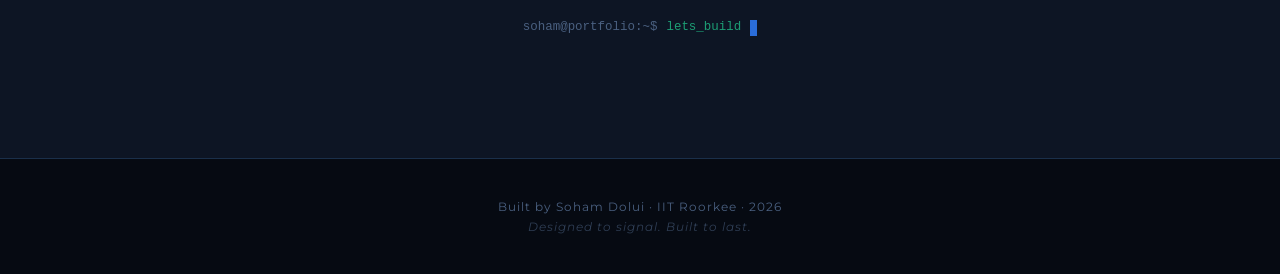
==== commit 0f740af2: "Removed Ig prof link" ====
--- a/index.html
+++ b/index.html
@@ -67,7 +67,7 @@
               <div id="wt-desc"></div>
             </div>
           </div>
-          <a href="https://www.instagram.com/infamous_soham/" target="_blank" rel="noopener noreferrer" id="hero-image-link">
+          <a href="" target="_blank" rel="noopener noreferrer" id="hero-image-link">
           <img src="./Images/soham.png" alt="Profile Picture" id="hero-image">
           </a>
         </div>
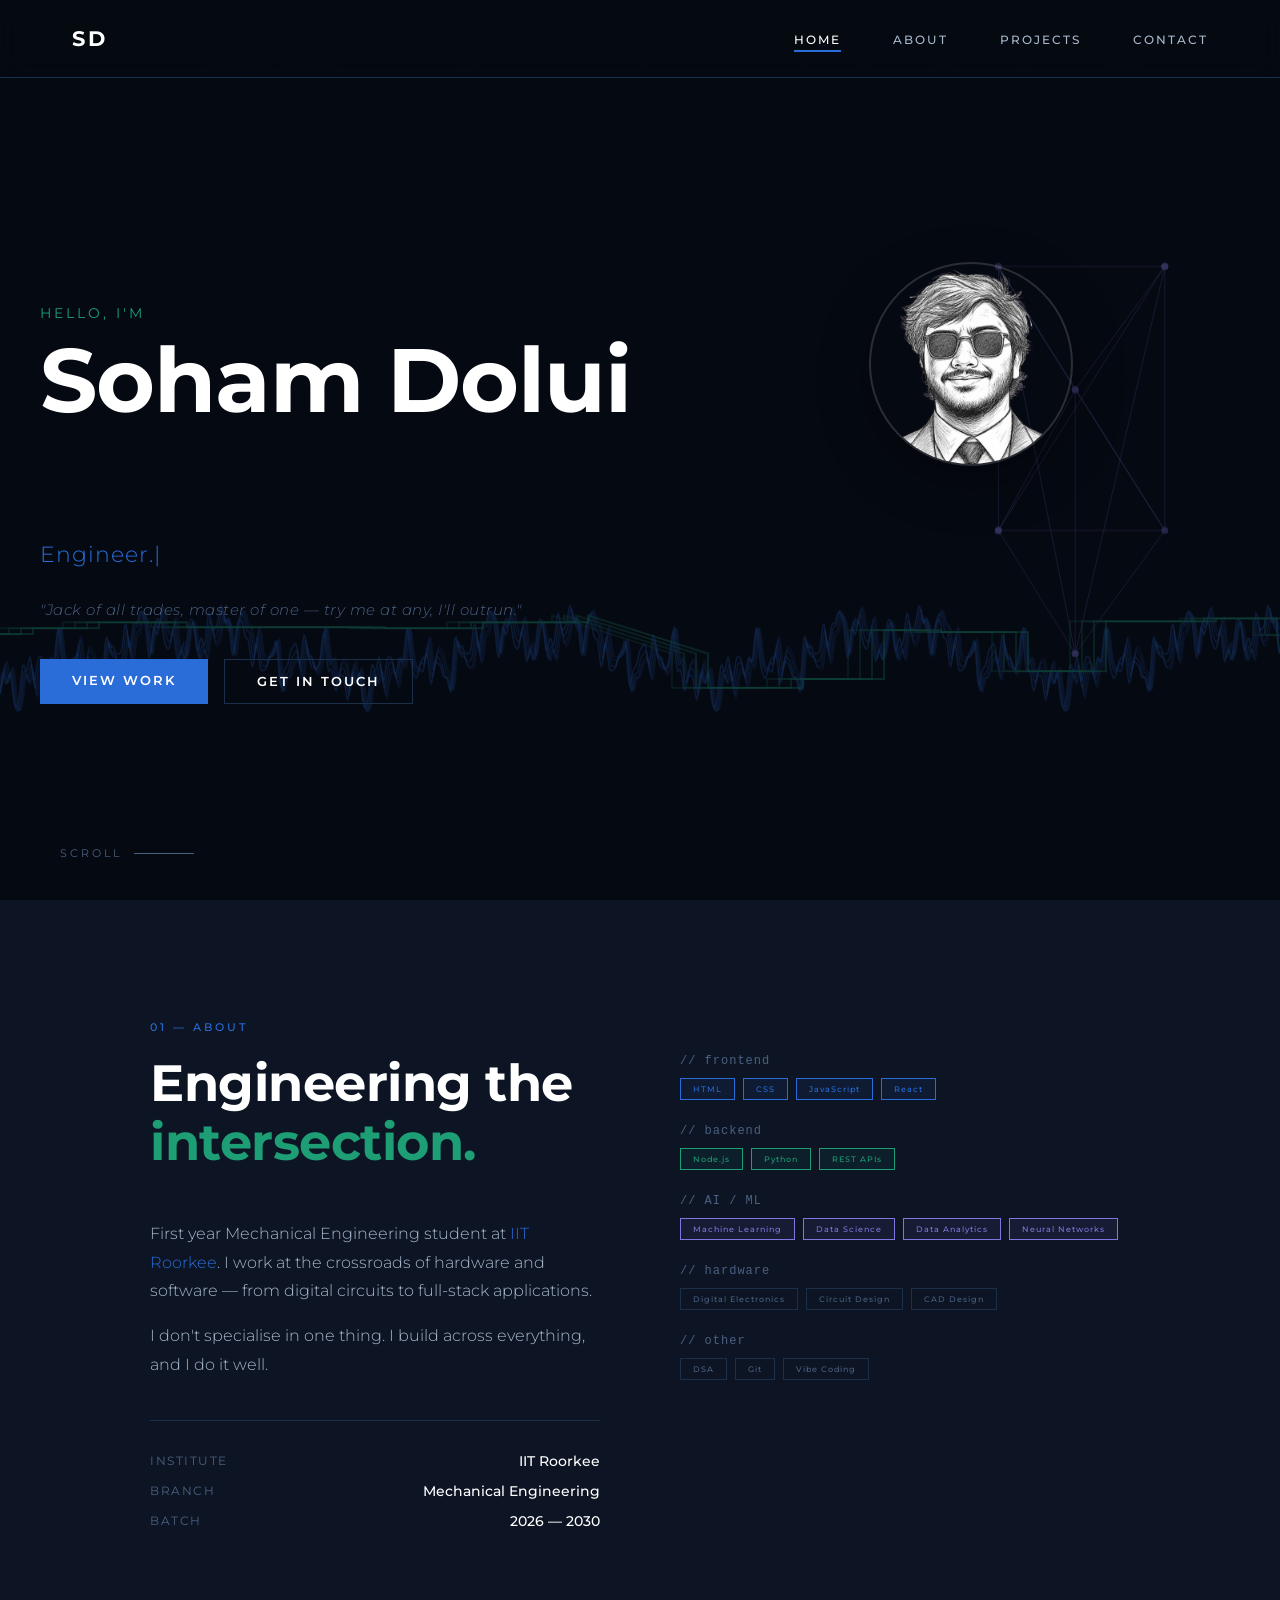
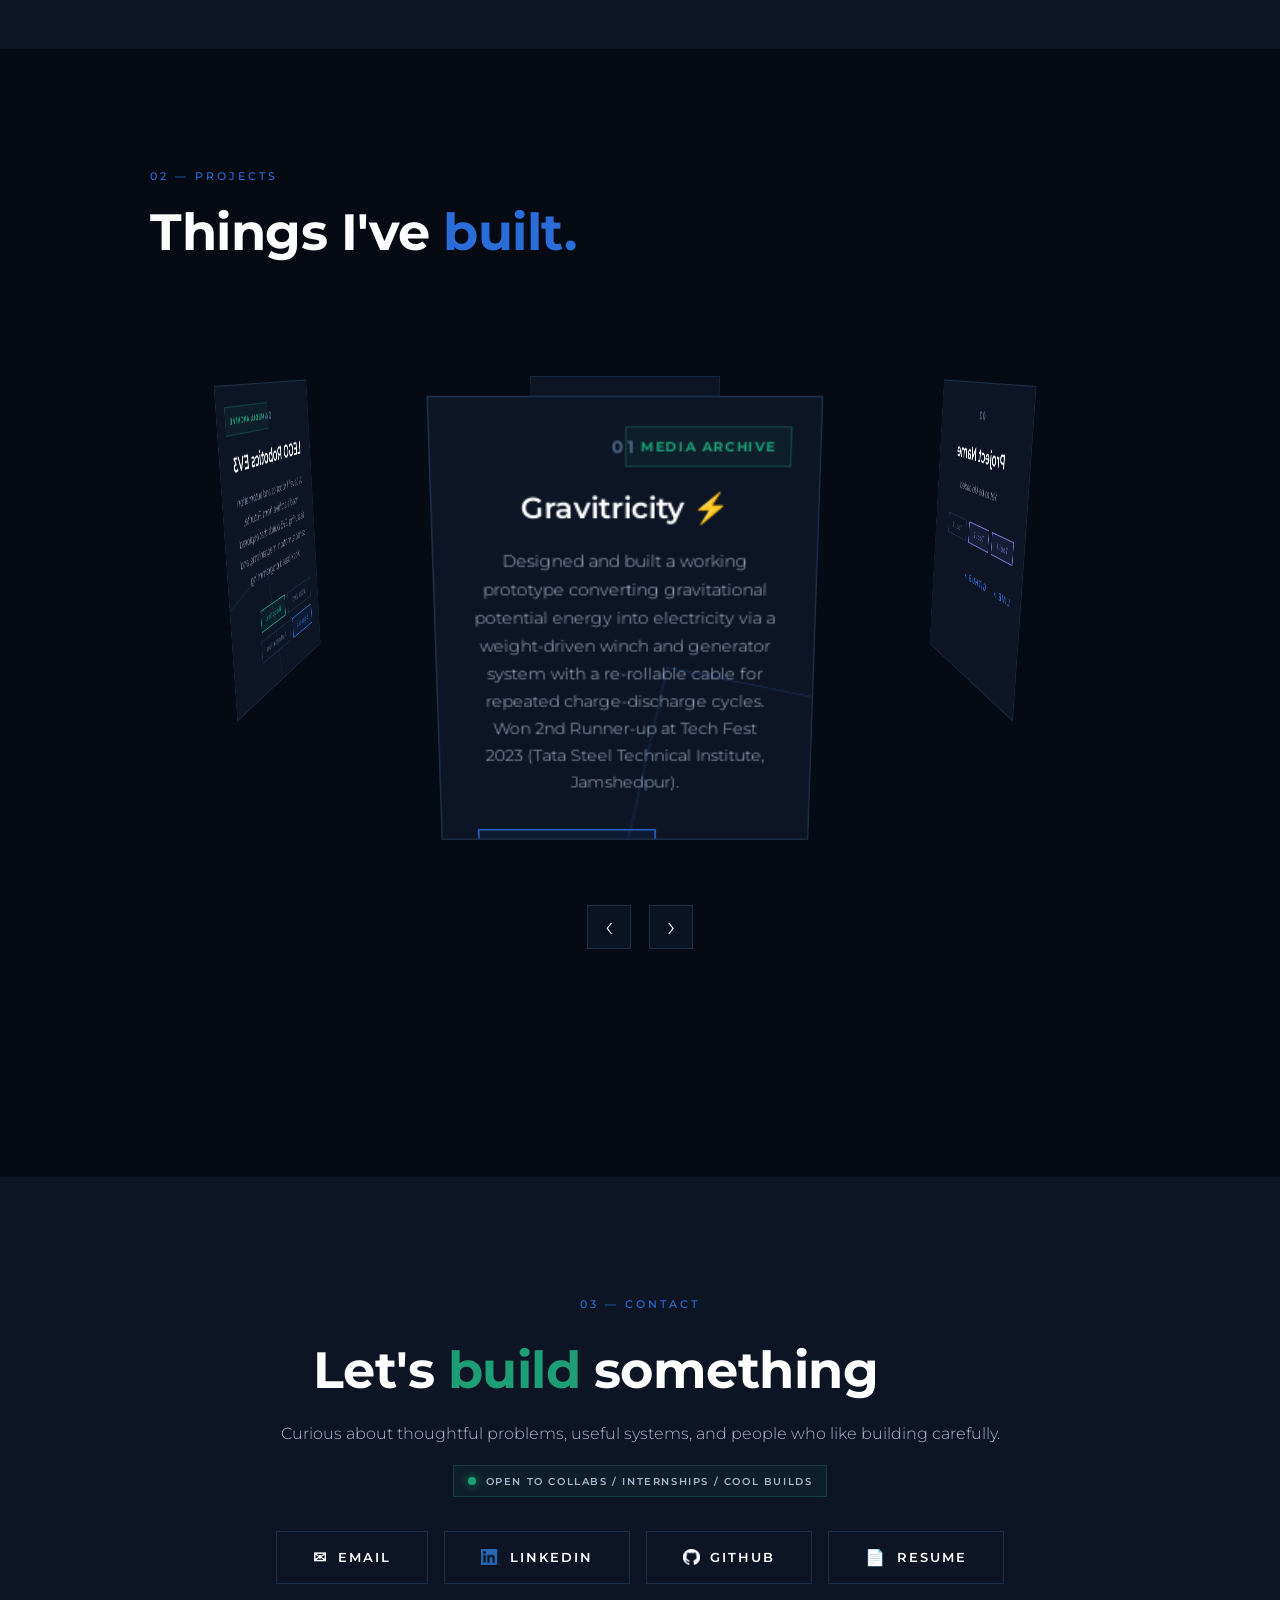
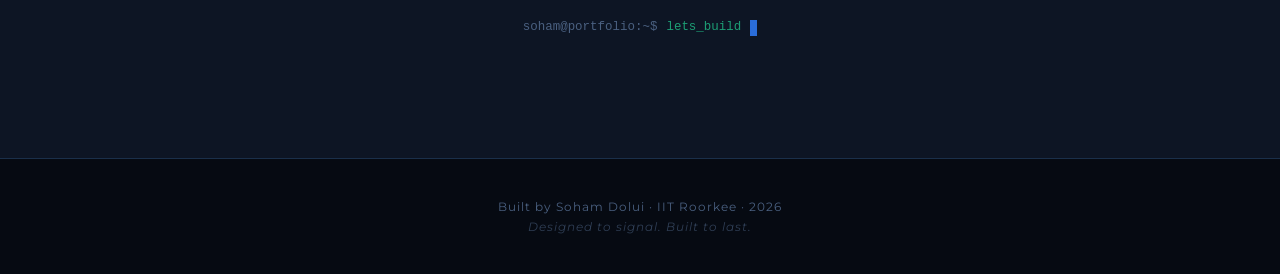
==== commit 58464a13: "Added new skill" ====
--- a/index.html
+++ b/index.html
@@ -143,6 +143,7 @@
             <div class="tags">
               <span class="tag tag-muted">Digital Electronics</span>
               <span class="tag tag-muted">Circuit Design</span>
+              <span class="tag tag-muted">CAD Design</span>
             </div>
           </div>
           <div class="skills-group">
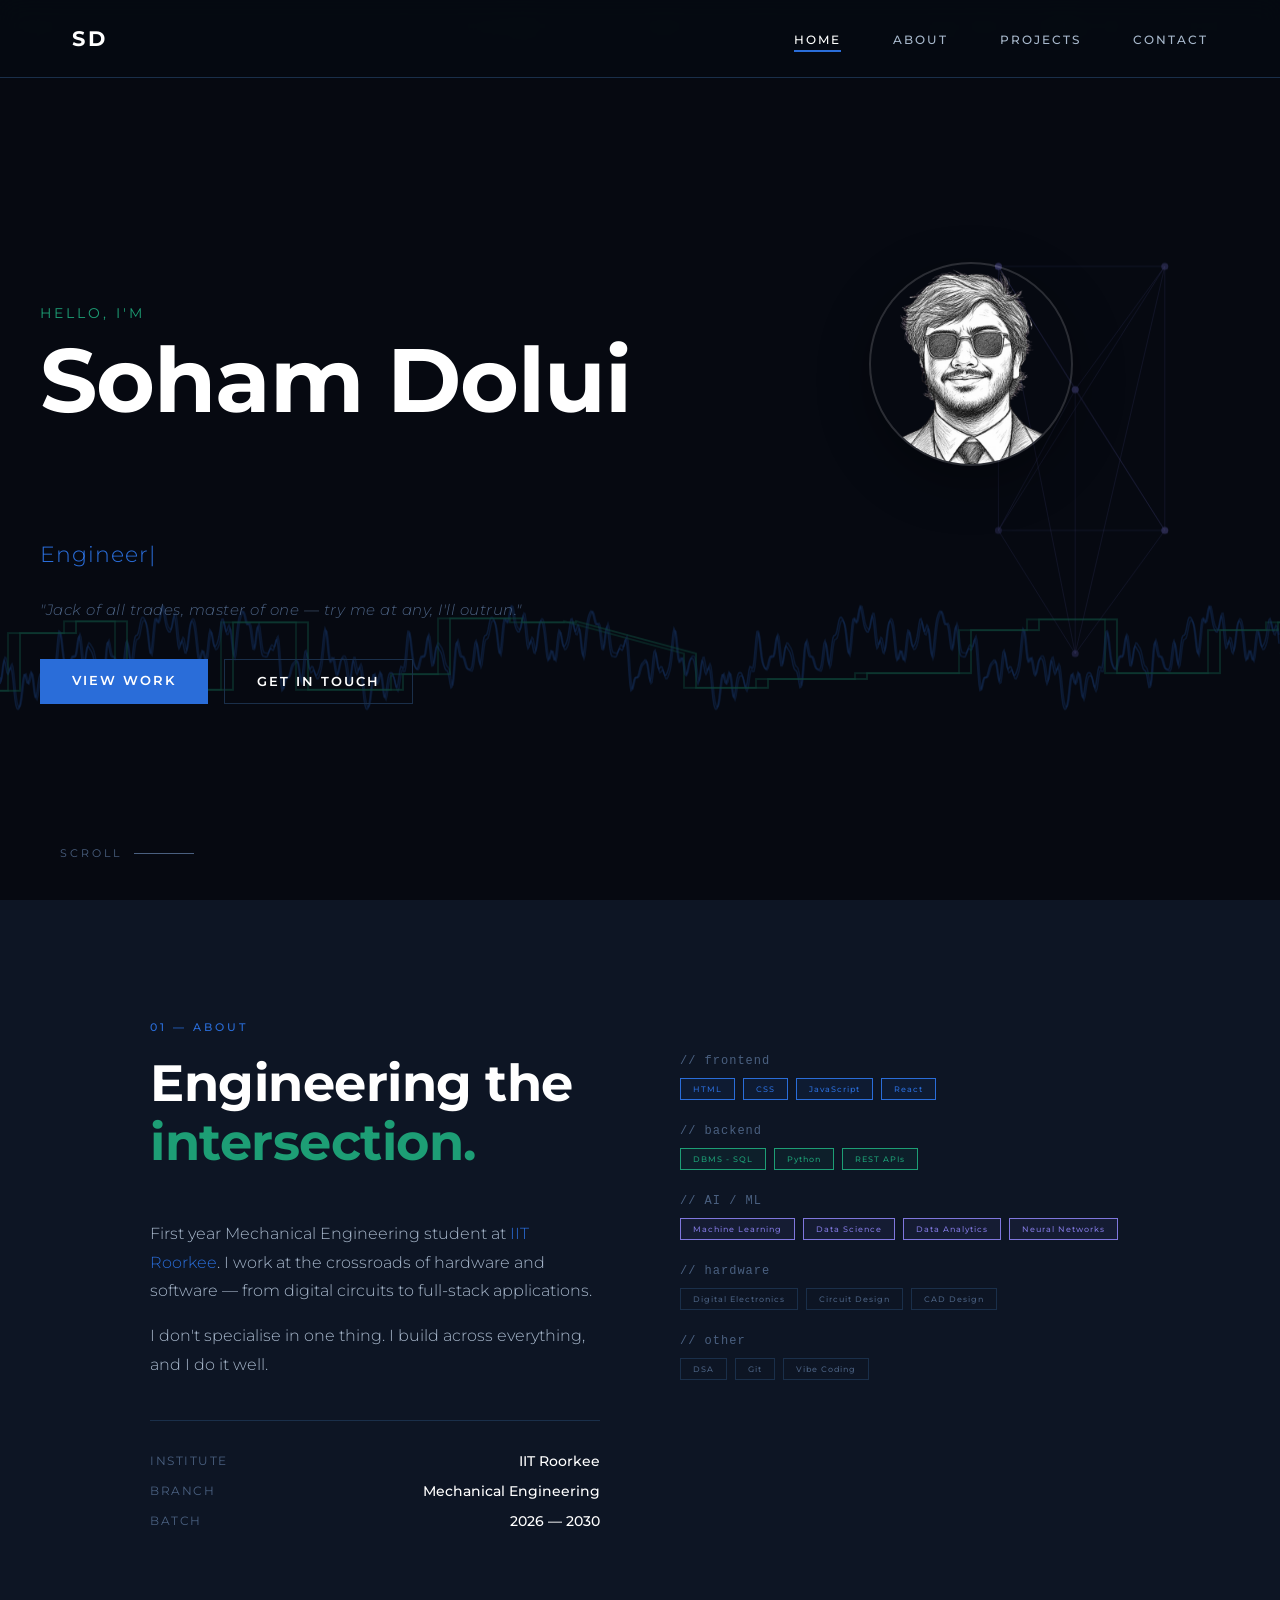
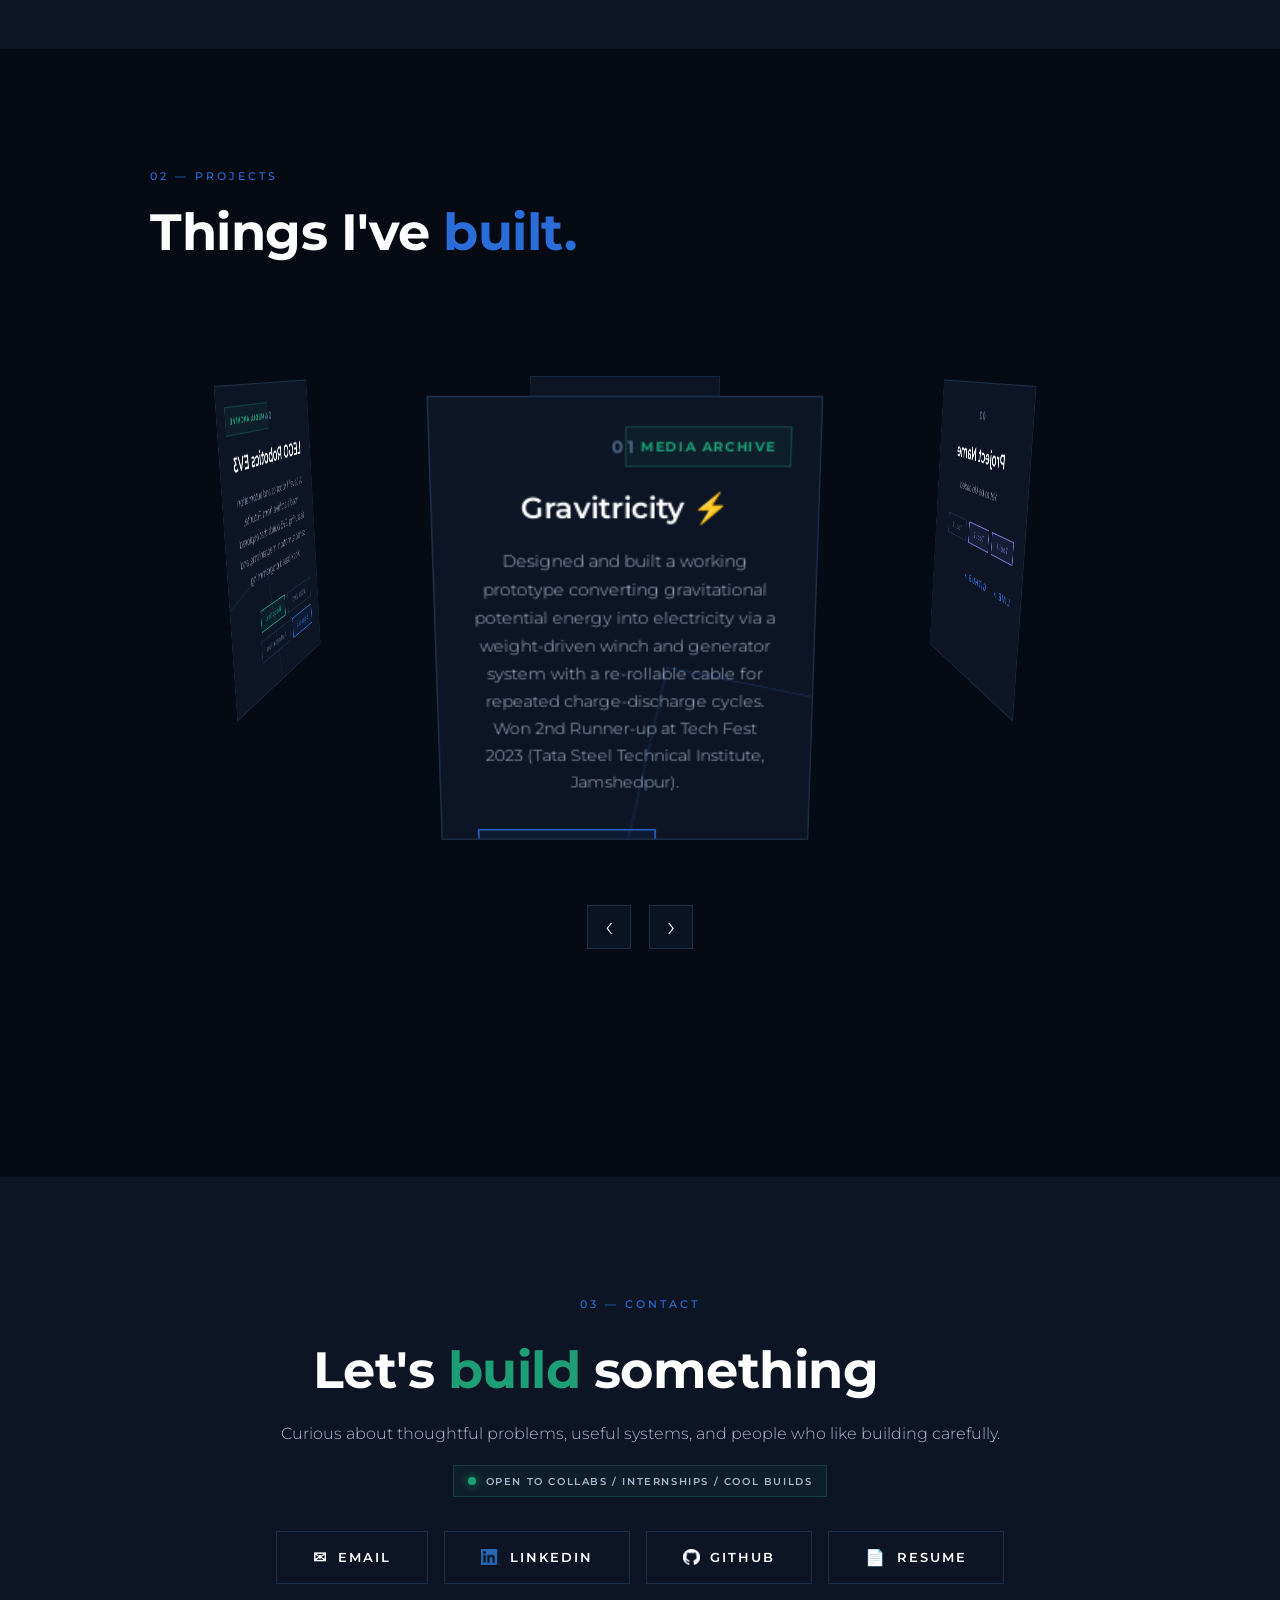
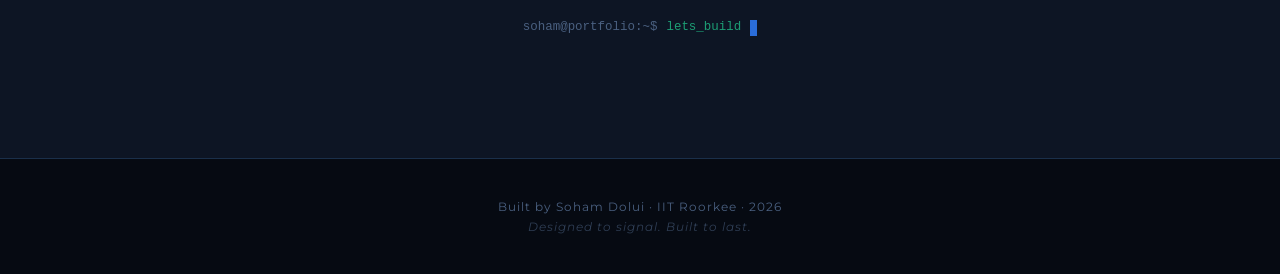
==== commit d362a3e7: "ANS" ====
--- a/index.html
+++ b/index.html
@@ -124,7 +124,7 @@
           <div class="skills-group">
             <p class="skills-label">// backend</p>
             <div class="tags">
-              <span class="tag tag-green">Node.js</span>
+              <span class="tag tag-green">DBMS - SQL</span>
               <span class="tag tag-green">Python</span>
               <span class="tag tag-green">REST APIs</span>
             </div>
